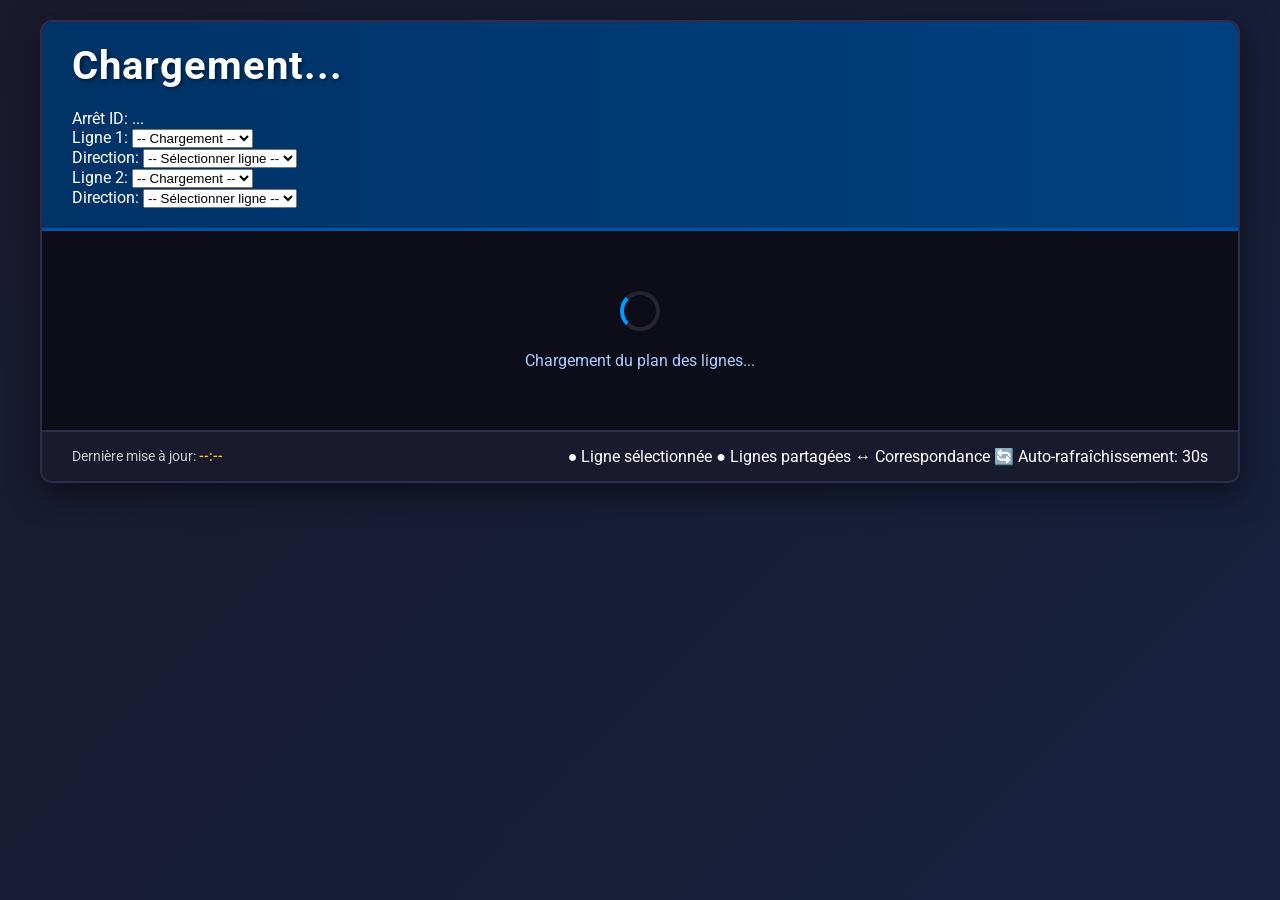
==== index.html @ 048f898b "Update index.html" ====
<!DOCTYPE html>
<html lang="fr">
<head>
    <meta charset="UTF-8">
    <meta name="viewport" content="width=device-width, initial-scale=1.0">
    <title>Plan RER - Affichage des Lignes</title>
    <link rel="stylesheet" href="style.css">
    <link href="https://fonts.googleapis.com/css2?family=Roboto:wght@400;500;700&display=swap" rel="stylesheet">
</head>
<body>
    <div class="container">
        <header class="header">
            <div class="station-header">
                <h1 class="station-name" id="station-title">Chargement...</h1>
                <div class="stop-id">Arrêt ID: <span id="stop-id">...</span></div>
            </div>
            
            <div class="controls">
                <div class="line-controls">
                    <div class="control-group">
                        <label for="line1">Ligne 1:</label>
                        <select id="line1">
                            <option value="">-- Chargement --</option>
                        </select>
                    </div>
                    
                    <div class="control-group">
                        <label for="direction1">Direction:</label>
                        <select id="direction1">
                            <option value="">-- Sélectionner ligne --</option>
                        </select>
                    </div>
                </div>
                
                <div class="line-controls">
                    <div class="control-group">
                        <label for="line2">Ligne 2:</label>
                        <select id="line2">
                            <option value="">-- Chargement --</option>
                        </select>
                    </div>
                    
                    <div class="control-group">
                        <label for="direction2">Direction:</label>
                        <select id="direction2">
                            <option value="">-- Sélectionner ligne --</option>
                        </select>
                    </div>
                </div>
            </div>
        </header>

        <main class="plan-board">
            <!-- Дисплей будет заполнен схемой маршрутов -->
            <div id="route-display" class="route-display">
                <div class="loading">
                    <div class="loading-spinner"></div>
                    <p>Chargement du plan des lignes...</p>
                </div>
            </div>
        </main>
        
        <footer class="footer">
            <div class="update-time">Dernière mise à jour: <span id="update-time">--:--</span></div>
            <div class="info">
                <span class="legend">
                    <span class="legend-line">● Ligne sélectionnée</span>
                    <span class="legend-shared">● Lignes partagées</span>
                    <span class="legend-transfer">↔ Correspondance</span>
                </span>
                <span class="auto-refresh">🔄 Auto-rafraîchissement: 30s</span>
            </div>
        </footer>
    </div>

    <script src="script.js"></script>
</body>
</html>
---- style.css ----
* {
    margin: 0;
    padding: 0;
    box-sizing: border-box;
}

body {
    font-family: 'Roboto', 'Arial', sans-serif;
    background: linear-gradient(135deg, #1a1a2e 0%, #16213e 100%);
    color: #ffffff;
    min-height: 100vh;
    padding: 20px;
}

.container {
    max-width: 1200px;
    margin: 0 auto;
    background-color: #0d0d1a;
    border-radius: 12px;
    box-shadow: 0 10px 30px rgba(0, 0, 0, 0.5);
    overflow: hidden;
    border: 2px solid #2d2d4d;
}

.header {
    background: linear-gradient(90deg, #003366 0%, #004080 100%);
    padding: 20px 30px;
    border-bottom: 3px solid #0055aa;
}

.station-name {
    font-size: 2.5rem;
    font-weight: 700;
    color: #ffffff;
    text-shadow: 2px 2px 4px rgba(0, 0, 0, 0.5);
    margin-bottom: 20px;
    letter-spacing: 1px;
}

.line-selector {
    display: flex;
    gap: 40px;
    flex-wrap: wrap;
}

.line-selection {
    background-color: rgba(255, 255, 255, 0.1);
    padding: 15px;
    border-radius: 8px;
    border: 2px solid rgba(255, 255, 255, 0.2);
    flex: 1;
    min-width: 300px;
}

.line-selection label {
    display: block;
    margin-bottom: 5px;
    font-weight: 500;
    color: #aaccff;
    font-size: 0.9rem;
}

.line-selection select {
    width: 100%;
    padding: 8px 12px;
    margin-bottom: 15px;
    border: 2px solid #0055aa;
    border-radius: 6px;
    background-color: #1a1a2e;
    color: #ffffff;
    font-size: 1rem;
    transition: all 0.3s ease;
}

.line-selection select:focus {
    outline: none;
    border-color: #0099ff;
    box-shadow: 0 0 0 2px rgba(0, 153, 255, 0.3);
}

.line-selection option {
    background-color: #1a1a2e;
    color: white;
}

.departure-board {
    padding: 30px;
    background-color: #0a0a14;
    min-height: 400px;
}

.departure-list {
    display: grid;
    gap: 15px;
}

.departure-item {
    background: linear-gradient(90deg, #1a1a2e 0%, #2d2d4d 100%);
    border-radius: 8px;
    padding: 20px;
    border-left: 6px solid;
    display: flex;
    align-items: center;
    gap: 20px;
    transition: transform 0.3s ease, box-shadow 0.3s ease;
    position: relative;
    overflow: hidden;
    animation: fadeIn 0.5s ease forwards;
}

.departure-item:hover {
    transform: translateY(-2px);
    box-shadow: 0 5px 15px rgba(0, 0, 0, 0.3);
}

.line-badge {
    min-width: 60px;
    height: 60px;
    border-radius: 8px;
    display: flex;
    align-items: center;
    justify-content: center;
    font-weight: 700;
    font-size: 1.5rem;
    color: white;
    box-shadow: 0 4px 8px rgba(0, 0, 0, 0.3);
    flex-shrink: 0;
}

.departure-info {
    flex: 1;
    min-width: 0;
}

.destination {
    font-size: 1.5rem;
    font-weight: 700;
    margin-bottom: 5px;
    color: #ffffff;
    white-space: nowrap;
    overflow: hidden;
    text-overflow: ellipsis;
}

.time {
    font-size: 2rem;
    font-weight: 700;
    color: #ffcc00;
    text-shadow: 0 0 10px rgba(255, 204, 0, 0.3);
    min-width: 120px;
    text-align: center;
    flex-shrink: 0;
}

.stops-list {
    display: flex;
    flex-wrap: wrap;
    gap: 8px;
    margin-top: 10px;
    padding-top: 10px;
    border-top: 1px solid rgba(255, 255, 255, 0.1);
    align-items: center;
    font-size: 0.9rem;
    color: #aaccff;
}

.stop-item {
    background-color: rgba(255, 255, 255, 0.1);
    padding: 4px 10px;
    border-radius: 4px;
    font-size: 0.85rem;
    color: #cccccc;
    border: 1px solid rgba(255, 255, 255, 0.2);
    transition: all 0.3s ease;
    white-space: nowrap;
}

.stop-item:hover {
    background-color: rgba(255, 255, 255, 0.2);
    color: #ffffff;
}

.next-stops {
    color: #aaccff;
    font-size: 0.9rem;
    margin-top: 5px;
    white-space: nowrap;
    overflow: hidden;
    text-overflow: ellipsis;
}

.platform {
    background-color: rgba(0, 85, 170, 0.3);
    padding: 5px 10px;
    border-radius: 4px;
    font-size: 0.9rem;
    color: #aaccff;
    border: 1px solid rgba(0, 85, 170, 0.5);
    flex-shrink: 0;
}

.footer {
    background-color: #1a1a2e;
    padding: 15px 30px;
    border-top: 2px solid #2d2d4d;
    display: flex;
    justify-content: space-between;
    align-items: center;
    flex-wrap: wrap;
    gap: 10px;
}

.update-time {
    color: #cccccc;
    font-size: 0.9rem;
    white-space: nowrap;
}

.update-time span {
    color: #ffcc00;
    font-weight: 500;
}

.station-id {
    color: #cccccc;
    font-size: 0.9rem;
    white-space: nowrap;
}

.station-id span {
    color: #aaccff;
    font-weight: 500;
}

.data-info {
    color: #88cc88;
    font-size: 0.8rem;
    font-style: italic;
}

/* Анимации */
@keyframes fadeIn {
    from {
        opacity: 0;
        transform: translateY(10px);
    }
    to {
        opacity: 1;
        transform: translateY(0);
    }
}

/* Совместные линии */
.shared-line-group {
    display: flex;
    align-items: center;
    gap: 10px;
    margin-bottom: 15px;
    flex-wrap: wrap;
}

.shared-line-connector {
    width: 20px;
    height: 4px;
    background: linear-gradient(90deg, 
        var(--line1-color, #666) 0%, 
        var(--line2-color, #999) 100%);
    border-radius: 2px;
}

/* Состояние загрузки */
.loading {
    text-align: center;
    padding: 60px 20px;
    color: #aaccff;
}

.loading-spinner {
    border: 4px solid rgba(255, 255, 255, 0.1);
    border-left-color: #0099ff;
    border-radius: 50%;
    width: 40px;
    height: 40px;
    animation: spin 1s linear infinite;
    margin: 0 auto 20px;
}

@keyframes spin {
    to { transform: rotate(360deg); }
}

/* Сообщения об ошибке */
.error-message {
    text-align: center;
    padding: 40px 20px;
    background: rgba(255, 107, 107, 0.1);
    border-radius: 8px;
    border: 2px solid #ff6b6b;
    margin: 20px 0;
}

.error-message h3 {
    color: #ff6b6b;
    margin-bottom: 10px;
}

.error-message p {
    color: #cccccc;
    margin: 5px 0;
}

.no-departures {
    text-align: center;
    padding: 40px 20px;
    background: rgba(255, 204, 0, 0.1);
    border-radius: 8px;
    border: 2px solid #ffcc00;
}

.no-departures h3 {
    color: #ffcc00;
    margin-bottom: 10px;
}

/* Адаптивность */
@media (max-width: 768px) {
    .container {
        border-radius: 0;
        margin: 0;
    }
    
    .header {
        padding: 15px;
    }
    
    .station-name {
        font-size: 2rem;
        text-align: center;
    }
    
    .line-selector {
        gap: 20px;
    }
    
    .line-selection {
        min-width: 100%;
    }
    
    .departure-board {
        padding: 15px;
    }
    
    .departure-item {
        flex-direction: column;
        text-align: center;
        gap: 15px;
        padding: 15px;
    }
    
    .time {
        min-width: auto;
        font-size: 1.8rem;
    }
    
    .destination {
        font-size: 1.3rem;
        text-align: center;
    }
    
    .stops-list {
        justify-content: center;
    }
    
    .footer {
        flex-direction: column;
        gap: 10px;
        text-align: center;
    }
    
    .shared-line-group {
        flex-direction: column;
        gap: 15px;
    }
    
    .shared-line-connector {
        width: 4px;
        height: 20px;
        background: linear-gradient(180deg, 
            var(--line1-color, #666) 0%, 
            var(--line2-color, #999) 100%);
    }
}

@media (max-width: 480px) {
    .departure-item {
        flex-wrap: wrap;
    }
    
    .line-badge {
        order: 1;
    }
    
    .time {
        order: 2;
    }
    
    .departure-info {
        order: 3;
        width: 100%;
    }
    
    .platform {
        order: 4;
        margin-left: auto;
    }
}
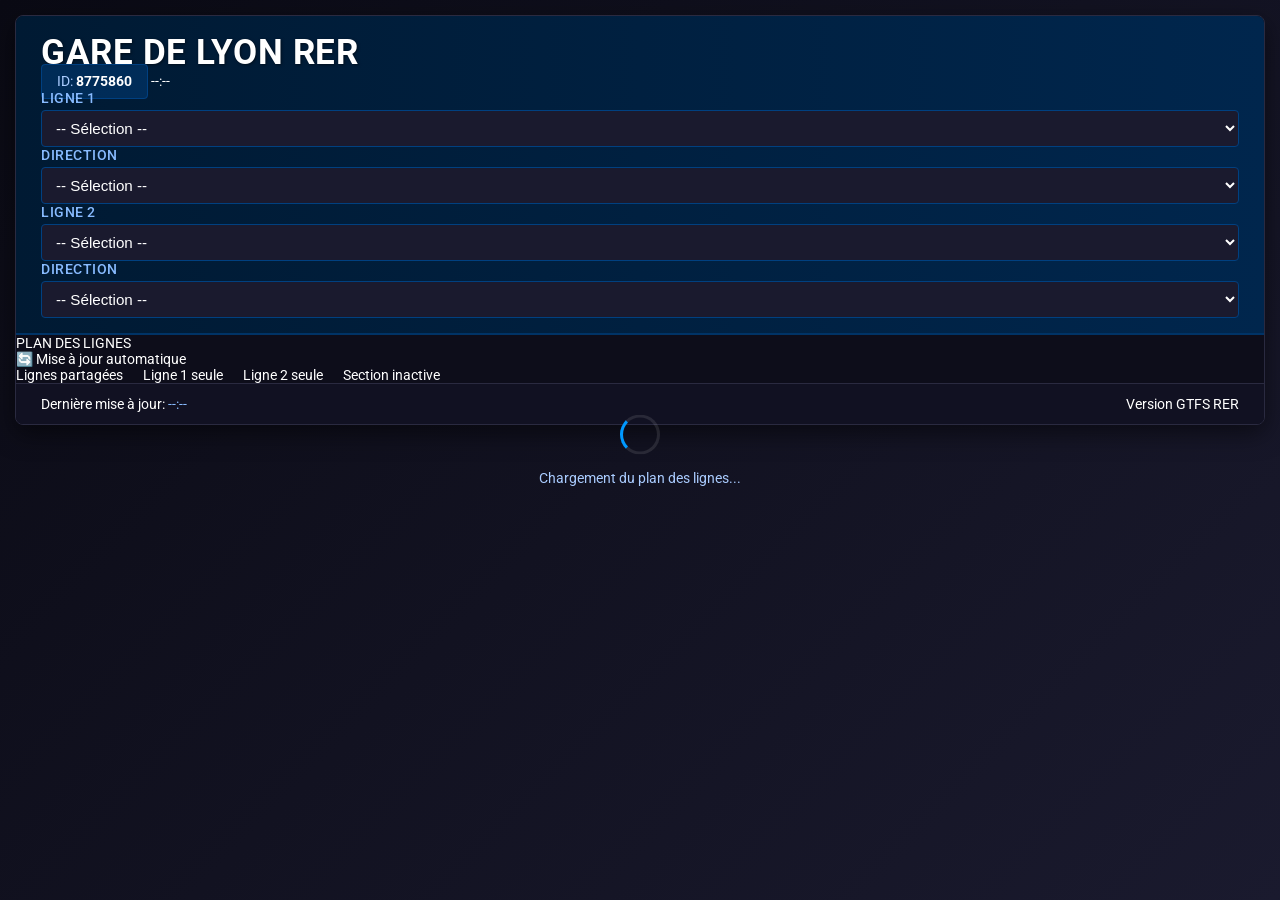
==== commit a120d235: "Update index.html" ====
--- a/index.html
+++ b/index.html
@@ -10,66 +10,87 @@
 <body>
     <div class="container">
         <header class="header">
-            <div class="station-header">
-                <h1 class="station-name" id="station-title">Chargement...</h1>
-                <div class="stop-id">Arrêt ID: <span id="stop-id">...</span></div>
+            <div class="station-info">
+                <h1 class="station-name" id="station-title">GARE DE LYON RER</h1>
+                <div class="stop-info">
+                    <span class="stop-id">ID: <span id="stop-id">8775860</span></span>
+                    <span class="current-time" id="current-time">--:--</span>
+                </div>
             </div>
             
-            <div class="controls">
-                <div class="line-controls">
+            <div class="controls-panel">
+                <div class="line-control">
                     <div class="control-group">
-                        <label for="line1">Ligne 1:</label>
-                        <select id="line1">
-                            <option value="">-- Chargement --</option>
+                        <label for="line1">Ligne 1</label>
+                        <select id="line1" class="line-select">
+                            <option value="">-- Sélection --</option>
                         </select>
                     </div>
-                    
                     <div class="control-group">
-                        <label for="direction1">Direction:</label>
-                        <select id="direction1">
-                            <option value="">-- Sélectionner ligne --</option>
+                        <label for="direction1">Direction</label>
+                        <select id="direction1" class="direction-select">
+                            <option value="">-- Sélection --</option>
                         </select>
                     </div>
                 </div>
                 
-                <div class="line-controls">
+                <div class="line-control">
                     <div class="control-group">
-                        <label for="line2">Ligne 2:</label>
-                        <select id="line2">
-                            <option value="">-- Chargement --</option>
+                        <label for="line2">Ligne 2</label>
+                        <select id="line2" class="line-select">
+                            <option value="">-- Sélection --</option>
                         </select>
                     </div>
-                    
                     <div class="control-group">
-                        <label for="direction2">Direction:</label>
-                        <select id="direction2">
-                            <option value="">-- Sélectionner ligne --</option>
+                        <label for="direction2">Direction</label>
+                        <select id="direction2" class="direction-select">
+                            <option value="">-- Sélection --</option>
                         </select>
                     </div>
                 </div>
             </div>
         </header>
 
-        <main class="plan-board">
-            <!-- Дисплей будет заполнен схемой маршрутов -->
-            <div id="route-display" class="route-display">
+        <main class="plan-display">
+            <div class="display-header">
+                <div class="display-title">PLAN DES LIGNES</div>
+                <div class="auto-update">🔄 Mise à jour automatique</div>
+            </div>
+            
+            <!-- Контейнер для схемы линий -->
+            <div id="lines-scheme" class="lines-scheme">
                 <div class="loading">
                     <div class="loading-spinner"></div>
                     <p>Chargement du plan des lignes...</p>
                 </div>
             </div>
+            
+            <div class="legend">
+                <div class="legend-item">
+                    <span class="legend-color shared"></span>
+                    <span class="legend-text">Lignes partagées</span>
+                </div>
+                <div class="legend-item">
+                    <span class="legend-color line1-color"></span>
+                    <span class="legend-text">Ligne 1 seule</span>
+                </div>
+                <div class="legend-item">
+                    <span class="legend-color line2-color"></span>
+                    <span class="legend-text">Ligne 2 seule</span>
+                </div>
+                <div class="legend-item">
+                    <span class="legend-color inactive"></span>
+                    <span class="legend-text">Section inactive</span>
+                </div>
+            </div>
         </main>
         
         <footer class="footer">
-            <div class="update-time">Dernière mise à jour: <span id="update-time">--:--</span></div>
-            <div class="info">
-                <span class="legend">
-                    <span class="legend-line">● Ligne sélectionnée</span>
-                    <span class="legend-shared">● Lignes partagées</span>
-                    <span class="legend-transfer">↔ Correspondance</span>
-                </span>
-                <span class="auto-refresh">🔄 Auto-rafraîchissement: 30s</span>
+            <div class="update-info">
+                <span class="update-label">Dernière mise à jour:</span>
+                <span class="update-time" id="update-time">--:--</span>
             </div>
+            <div class="version">Version GTFS RER</div>
         </footer>
     </div>
 
--- a/style.css
+++ b/style.css
@@ -6,283 +6,323 @@
 
 body {
     font-family: 'Roboto', 'Arial', sans-serif;
-    background: linear-gradient(135deg, #1a1a2e 0%, #16213e 100%);
+    background: linear-gradient(135deg, #0a0a14 0%, #1a1a2e 100%);
     color: #ffffff;
     min-height: 100vh;
-    padding: 20px;
+    padding: 15px;
+    font-size: 14px;
 }
 
 .container {
-    max-width: 1200px;
+    max-width: 1400px;
     margin: 0 auto;
     background-color: #0d0d1a;
-    border-radius: 12px;
-    box-shadow: 0 10px 30px rgba(0, 0, 0, 0.5);
+    border-radius: 8px;
+    box-shadow: 0 8px 24px rgba(0, 0, 0, 0.5);
     overflow: hidden;
-    border: 2px solid #2d2d4d;
+    border: 1px solid #2a2a40;
 }
 
 .header {
-    background: linear-gradient(90deg, #003366 0%, #004080 100%);
-    padding: 20px 30px;
-    border-bottom: 3px solid #0055aa;
+    background: linear-gradient(90deg, #001a33 0%, #00264d 100%);
+    padding: 15px 25px;
+    border-bottom: 2px solid #003366;
+}
+
+.station-header {
+    display: flex;
+    justify-content: space-between;
+    align-items: center;
+    margin-bottom: 15px;
+    padding-bottom: 10px;
+    border-bottom: 1px solid rgba(255, 255, 255, 0.1);
 }
 
 .station-name {
-    font-size: 2.5rem;
+    font-size: 2.2rem;
     font-weight: 700;
     color: #ffffff;
-    text-shadow: 2px 2px 4px rgba(0, 0, 0, 0.5);
-    margin-bottom: 20px;
-    letter-spacing: 1px;
-}
-
-.line-selector {
-    display: flex;
-    gap: 40px;
-    flex-wrap: wrap;
-}
-
-.line-selection {
-    background-color: rgba(255, 255, 255, 0.1);
-    padding: 15px;
-    border-radius: 8px;
-    border: 2px solid rgba(255, 255, 255, 0.2);
-    flex: 1;
-    min-width: 300px;
-}
-
-.line-selection label {
-    display: block;
-    margin-bottom: 5px;
-    font-weight: 500;
-    color: #aaccff;
-    font-size: 0.9rem;
-}
-
-.line-selection select {
-    width: 100%;
-    padding: 8px 12px;
-    margin-bottom: 15px;
-    border: 2px solid #0055aa;
-    border-radius: 6px;
-    background-color: #1a1a2e;
-    color: #ffffff;
-    font-size: 1rem;
-    transition: all 0.3s ease;
-}
-
-.line-selection select:focus {
-    outline: none;
-    border-color: #0099ff;
-    box-shadow: 0 0 0 2px rgba(0, 153, 255, 0.3);
-}
-
-.line-selection option {
-    background-color: #1a1a2e;
-    color: white;
-}
-
-.departure-board {
-    padding: 30px;
-    background-color: #0a0a14;
-    min-height: 400px;
-}
-
-.departure-list {
-    display: grid;
-    gap: 15px;
-}
-
-.departure-item {
-    background: linear-gradient(90deg, #1a1a2e 0%, #2d2d4d 100%);
-    border-radius: 8px;
-    padding: 20px;
-    border-left: 6px solid;
-    display: flex;
-    align-items: center;
-    gap: 20px;
-    transition: transform 0.3s ease, box-shadow 0.3s ease;
-    position: relative;
-    overflow: hidden;
-    animation: fadeIn 0.5s ease forwards;
-}
-
-.departure-item:hover {
-    transform: translateY(-2px);
-    box-shadow: 0 5px 15px rgba(0, 0, 0, 0.3);
-}
-
-.line-badge {
-    min-width: 60px;
-    height: 60px;
-    border-radius: 8px;
-    display: flex;
-    align-items: center;
-    justify-content: center;
-    font-weight: 700;
-    font-size: 1.5rem;
-    color: white;
-    box-shadow: 0 4px 8px rgba(0, 0, 0, 0.3);
-    flex-shrink: 0;
-}
-
-.departure-info {
-    flex: 1;
-    min-width: 0;
-}
-
-.destination {
-    font-size: 1.5rem;
-    font-weight: 700;
-    margin-bottom: 5px;
-    color: #ffffff;
-    white-space: nowrap;
-    overflow: hidden;
-    text-overflow: ellipsis;
-}
-
-.time {
-    font-size: 2rem;
-    font-weight: 700;
-    color: #ffcc00;
-    text-shadow: 0 0 10px rgba(255, 204, 0, 0.3);
-    min-width: 120px;
-    text-align: center;
-    flex-shrink: 0;
-}
-
-.stops-list {
-    display: flex;
-    flex-wrap: wrap;
-    gap: 8px;
-    margin-top: 10px;
-    padding-top: 10px;
-    border-top: 1px solid rgba(255, 255, 255, 0.1);
-    align-items: center;
-    font-size: 0.9rem;
-    color: #aaccff;
-}
-
-.stop-item {
-    background-color: rgba(255, 255, 255, 0.1);
-    padding: 4px 10px;
-    border-radius: 4px;
-    font-size: 0.85rem;
-    color: #cccccc;
-    border: 1px solid rgba(255, 255, 255, 0.2);
-    transition: all 0.3s ease;
-    white-space: nowrap;
-}
-
-.stop-item:hover {
-    background-color: rgba(255, 255, 255, 0.2);
-    color: #ffffff;
-}
-
-.next-stops {
-    color: #aaccff;
-    font-size: 0.9rem;
-    margin-top: 5px;
-    white-space: nowrap;
-    overflow: hidden;
-    text-overflow: ellipsis;
-}
-
-.platform {
+    text-shadow: 1px 1px 3px rgba(0, 0, 0, 0.5);
+    letter-spacing: 0.5px;
+    margin: 0;
+}
+
+.stop-id {
     background-color: rgba(0, 85, 170, 0.3);
-    padding: 5px 10px;
+    padding: 8px 15px;
     border-radius: 4px;
     font-size: 0.9rem;
     color: #aaccff;
     border: 1px solid rgba(0, 85, 170, 0.5);
+}
+
+.stop-id span {
+    font-weight: 700;
+    color: #ffffff;
+}
+
+.controls {
+    display: grid;
+    grid-template-columns: 1fr 1fr;
+    gap: 20px;
+}
+
+.line-controls {
+    display: flex;
+    gap: 15px;
+    align-items: center;
+    background-color: rgba(255, 255, 255, 0.05);
+    padding: 12px;
+    border-radius: 6px;
+    border: 1px solid rgba(255, 255, 255, 0.1);
+}
+
+.control-group {
+    flex: 1;
+}
+
+.control-group label {
+    display: block;
+    margin-bottom: 4px;
+    font-weight: 500;
+    color: #88bbff;
+    font-size: 0.85rem;
+    text-transform: uppercase;
+    letter-spacing: 0.5px;
+}
+
+.control-group select {
+    width: 100%;
+    padding: 8px 10px;
+    border: 1px solid #004080;
+    border-radius: 4px;
+    background-color: #1a1a2e;
+    color: #ffffff;
+    font-size: 0.95rem;
+    font-weight: 500;
+    transition: all 0.2s ease;
+    cursor: pointer;
+}
+
+.control-group select:hover {
+    border-color: #0066cc;
+}
+
+.control-group select:focus {
+    outline: none;
+    border-color: #0099ff;
+    box-shadow: 0 0 0 2px rgba(0, 153, 255, 0.2);
+}
+
+.plan-board {
+    padding: 0;
+    background-color: #0a0a14;
+    min-height: 600px;
+    position: relative;
+}
+
+.route-display {
+    padding: 25px;
+    min-height: 600px;
+    position: relative;
+}
+
+/* Стили для отображения схемы как на табло RER */
+.route-scheme {
+    display: flex;
+    flex-direction: column;
+    gap: 30px;
+}
+
+.route-line {
+    position: relative;
+    margin-bottom: 40px;
+}
+
+.line-header {
+    display: flex;
+    align-items: center;
+    gap: 15px;
+    margin-bottom: 15px;
+    padding-bottom: 10px;
+    border-bottom: 2px solid currentColor;
+}
+
+.line-badge {
+    width: 40px;
+    height: 40px;
+    border-radius: 50%;
+    display: flex;
+    align-items: center;
+    justify-content: center;
+    font-weight: 700;
+    font-size: 1.4rem;
+    color: white;
     flex-shrink: 0;
 }
 
-.footer {
-    background-color: #1a1a2e;
-    padding: 15px 30px;
-    border-top: 2px solid #2d2d4d;
-    display: flex;
-    justify-content: space-between;
-    align-items: center;
-    flex-wrap: wrap;
-    gap: 10px;
-}
-
-.update-time {
+.line-title {
+    font-size: 1.8rem;
+    font-weight: 700;
+    color: #ffffff;
+}
+
+.line-direction {
+    font-size: 1.4rem;
     color: #cccccc;
-    font-size: 0.9rem;
-    white-space: nowrap;
-}
-
-.update-time span {
-    color: #ffcc00;
     font-weight: 500;
-}
-
-.station-id {
-    color: #cccccc;
-    font-size: 0.9rem;
-    white-space: nowrap;
-}
-
-.station-id span {
-    color: #aaccff;
+    margin-left: auto;
+}
+
+.stops-container {
+    position: relative;
+    padding-left: 55px;
+    min-height: 100px;
+}
+
+.line-track {
+    position: absolute;
+    left: 35px;
+    top: 0;
+    bottom: 0;
+    width: 4px;
+    background-color: currentColor;
+    opacity: 0.6;
+}
+
+.stops-list {
+    display: flex;
+    flex-direction: column;
+    gap: 12px;
+}
+
+.stop-item {
+    position: relative;
+    display: flex;
+    align-items: center;
+    gap: 15px;
+    min-height: 44px;
+}
+
+.stop-marker {
+    position: absolute;
+    left: -20px;
+    width: 12px;
+    height: 12px;
+    border-radius: 50%;
+    background-color: #ffffff;
+    border: 3px solid currentColor;
+    z-index: 2;
+    flex-shrink: 0;
+}
+
+.stop-name {
+    font-size: 1.5rem;
     font-weight: 500;
-}
-
-.data-info {
-    color: #88cc88;
-    font-size: 0.8rem;
-    font-style: italic;
-}
-
-/* Анимации */
-@keyframes fadeIn {
-    from {
-        opacity: 0;
-        transform: translateY(10px);
-    }
-    to {
-        opacity: 1;
-        transform: translateY(0);
-    }
-}
-
-/* Совместные линии */
-.shared-line-group {
-    display: flex;
-    align-items: center;
-    gap: 10px;
-    margin-bottom: 15px;
-    flex-wrap: wrap;
-}
-
-.shared-line-connector {
-    width: 20px;
+    color: #ffffff;
+    padding: 8px 15px;
+    background-color: rgba(255, 255, 255, 0.05);
+    border-radius: 4px;
+    border: 1px solid rgba(255, 255, 255, 0.1);
+    flex: 1;
+    transition: all 0.2s ease;
+}
+
+.stop-name.current {
+    background-color: rgba(0, 153, 255, 0.2);
+    border-color: #0099ff;
+    color: #ffffff;
+    font-weight: 700;
+    box-shadow: 0 0 10px rgba(0, 153, 255, 0.3);
+}
+
+.stop-name.terminal {
+    background-color: rgba(255, 204, 0, 0.2);
+    border-color: #ffcc00;
+    font-weight: 700;
+}
+
+/* Стили для совместных участков */
+.shared-section {
+    position: relative;
+    margin-left: 55px;
+    padding-left: 20px;
+    border-left: 4px dashed rgba(255, 255, 255, 0.3);
+    padding-top: 20px;
+    padding-bottom: 20px;
+}
+
+.shared-line {
+    position: relative;
+    margin-bottom: 25px;
+}
+
+.shared-line .line-header {
+    margin-left: -20px;
+}
+
+.shared-line .line-track {
+    left: -20px;
+}
+
+.shared-line .stop-item {
+    margin-left: -20px;
+}
+
+.shared-connector {
+    position: absolute;
+    left: -12px;
+    width: 24px;
     height: 4px;
     background: linear-gradient(90deg, 
-        var(--line1-color, #666) 0%, 
-        var(--line2-color, #999) 100%);
-    border-radius: 2px;
+        var(--line1-color) 0%, 
+        var(--line2-color) 100%);
+    top: 50%;
+    transform: translateY(-50%);
+}
+
+/* Мини-селекторы на схеме */
+.mini-selector {
+    position: absolute;
+    top: 10px;
+    right: 10px;
+    background-color: rgba(0, 0, 0, 0.8);
+    padding: 8px;
+    border-radius: 4px;
+    border: 1px solid rgba(255, 255, 255, 0.2);
+    display: flex;
+    gap: 10px;
+    z-index: 10;
+}
+
+.mini-selector select {
+    padding: 4px 8px;
+    border: 1px solid rgba(255, 255, 255, 0.3);
+    border-radius: 3px;
+    background-color: #1a1a2e;
+    color: white;
+    font-size: 0.85rem;
 }
 
 /* Состояние загрузки */
 .loading {
+    position: absolute;
+    top: 50%;
+    left: 50%;
+    transform: translate(-50%, -50%);
     text-align: center;
-    padding: 60px 20px;
     color: #aaccff;
+    z-index: 100;
 }
 
 .loading-spinner {
-    border: 4px solid rgba(255, 255, 255, 0.1);
+    border: 3px solid rgba(255, 255, 255, 0.1);
     border-left-color: #0099ff;
     border-radius: 50%;
     width: 40px;
     height: 40px;
     animation: spin 1s linear infinite;
-    margin: 0 auto 20px;
+    margin: 0 auto 15px;
 }
 
 @keyframes spin {
@@ -291,12 +331,17 @@
 
 /* Сообщения об ошибке */
 .error-message {
+    position: absolute;
+    top: 50%;
+    left: 50%;
+    transform: translate(-50%, -50%);
     text-align: center;
-    padding: 40px 20px;
+    padding: 30px;
     background: rgba(255, 107, 107, 0.1);
     border-radius: 8px;
     border: 2px solid #ff6b6b;
-    margin: 20px 0;
+    max-width: 600px;
+    width: 90%;
 }
 
 .error-message h3 {
@@ -307,110 +352,326 @@
 .error-message p {
     color: #cccccc;
     margin: 5px 0;
-}
-
-.no-departures {
+    font-size: 0.95rem;
+}
+
+/* Информация о линиях */
+.lines-info {
+    display: flex;
+    flex-wrap: wrap;
+    gap: 15px;
+    margin-top: 20px;
+    padding: 15px;
+    background-color: rgba(255, 255, 255, 0.03);
+    border-radius: 6px;
+    border: 1px solid rgba(255, 255, 255, 0.1);
+}
+
+.line-info-item {
+    display: flex;
+    align-items: center;
+    gap: 8px;
+    padding: 6px 12px;
+    background-color: rgba(255, 255, 255, 0.05);
+    border-radius: 4px;
+    border: 1px solid currentColor;
+    opacity: 0.8;
+}
+
+.line-info-color {
+    width: 16px;
+    height: 16px;
+    border-radius: 50%;
+}
+
+/* Легенда */
+.legend {
+    display: flex;
+    gap: 20px;
+    flex-wrap: wrap;
+}
+
+.legend-line, .legend-shared, .legend-transfer {
+    display: flex;
+    align-items: center;
+    gap: 6px;
+    font-size: 0.85rem;
+    color: #cccccc;
+}
+
+.legend-line::before,
+.legend-shared::before {
+    content: '●';
+    font-size: 1rem;
+}
+
+.legend-line::before {
+    color: #0099ff;
+}
+
+.legend-shared::before {
+    background: linear-gradient(90deg, #0099ff 0%, #ff3300 100%);
+    -webkit-background-clip: text;
+    -webkit-text-fill-color: transparent;
+}
+
+.legend-transfer::before {
+    content: '↔';
+    font-size: 1rem;
+    color: #ffcc00;
+}
+
+.footer {
+    background-color: #111122;
+    padding: 12px 25px;
+    border-top: 1px solid #2a2a40;
+    display: flex;
+    justify-content: space-between;
+    align-items: center;
+    flex-wrap: wrap;
+    gap: 10px;
+}
+
+.update-time {
+    color: #88bbff;
+    font-size: 0.85rem;
+    white-space: nowrap;
+}
+
+.update-time span {
+    font-weight: 500;
+    color: #ffffff;
+}
+
+.info {
+    display: flex;
+    gap: 20px;
+    align-items: center;
+}
+
+.auto-refresh {
+    color: #88cc88;
+    font-size: 0.85rem;
+    white-space: nowrap;
+}
+
+/* Анимации */
+@keyframes fadeIn {
+    from {
+        opacity: 0;
+        transform: translateY(5px);
+    }
+    to {
+        opacity: 1;
+        transform: translateY(0);
+    }
+}
+
+.route-line {
+    animation: fadeIn 0.3s ease forwards;
+}
+
+/* Адаптивность */
+@media (max-width: 1024px) {
+    .controls {
+        grid-template-columns: 1fr;
+        gap: 15px;
+    }
+    
+    .station-name {
+        font-size: 1.8rem;
+    }
+    
+    .plan-board {
+        min-height: 500px;
+    }
+}
+
+@media (max-width: 768px) {
+    body {
+        padding: 10px;
+        font-size: 13px;
+    }
+    
+    .container {
+        border-radius: 6px;
+    }
+    
+    .header {
+        padding: 12px 15px;
+    }
+    
+    .station-header {
+        flex-direction: column;
+        align-items: flex-start;
+        gap: 10px;
+    }
+    
+    .station-name {
+        font-size: 1.6rem;
+    }
+    
+    .line-controls {
+        flex-direction: column;
+        gap: 10px;
+    }
+    
+    .control-group label {
+        font-size: 0.8rem;
+    }
+    
+    .plan-board {
+        min-height: 400px;
+    }
+    
+    .route-display {
+        padding: 15px;
+    }
+    
+    .line-header {
+        flex-wrap: wrap;
+    }
+    
+    .line-title {
+        font-size: 1.4rem;
+    }
+    
+    .line-direction {
+        font-size: 1.2rem;
+        margin-left: 0;
+        width: 100%;
+        order: 3;
+    }
+    
+    .stop-name {
+        font-size: 1.3rem;
+        padding: 6px 10px;
+    }
+    
+    .footer {
+        flex-direction: column;
+        text-align: center;
+        gap: 8px;
+    }
+    
+    .legend {
+        justify-content: center;
+        gap: 10px;
+    }
+    
+    .info {
+        flex-direction: column;
+        gap: 8px;
+    }
+}
+
+@media (max-width: 480px) {
+    .stops-container {
+        padding-left: 40px;
+    }
+    
+    .line-track {
+        left: 25px;
+        width: 3px;
+    }
+    
+    .stop-marker {
+        left: -15px;
+        width: 10px;
+        height: 10px;
+    }
+    
+    .shared-section {
+        margin-left: 40px;
+        padding-left: 15px;
+    }
+}
+/* Добавить в существующий CSS */
+
+.current-marker {
+    color: #00ccff;
+    font-size: 0.9em;
+    font-weight: normal;
+    margin-left: 8px;
+}
+
+.no-selection {
     text-align: center;
-    padding: 40px 20px;
-    background: rgba(255, 204, 0, 0.1);
-    border-radius: 8px;
-    border: 2px solid #ffcc00;
-}
-
-.no-departures h3 {
+    padding: 60px 20px;
+    color: #aaccff;
+}
+
+.no-selection h3 {
+    color: #ffcc00;
+    margin-bottom: 15px;
+    font-size: 1.5rem;
+}
+
+.no-selection .tip {
+    margin-top: 20px;
+    padding: 15px;
+    background-color: rgba(255, 204, 0, 0.1);
+    border-radius: 6px;
+    border: 1px solid rgba(255, 204, 0, 0.3);
+    color: #ffcc00;
+    max-width: 400px;
+    margin-left: auto;
+    margin-right: auto;
+}
+
+.file-list {
+    text-align: left;
+    max-width: 400px;
+    margin: 20px auto;
+    background-color: rgba(255, 255, 255, 0.05);
+    padding: 15px;
+    border-radius: 6px;
+}
+
+.file-list ul {
+    margin: 10px 0 0 20px;
+    color: #cccccc;
+}
+
+.file-list li {
+    margin-bottom: 5px;
+}
+
+.shared-stops {
+    display: flex;
+    flex-wrap: wrap;
+    gap: 10px;
+    margin-top: 10px;
+    padding: 10px;
+    background-color: rgba(255, 255, 255, 0.03);
+    border-radius: 4px;
+}
+
+.shared-stop {
+    padding: 6px 12px;
+    background-color: rgba(255, 255, 255, 0.1);
+    border-radius: 4px;
+    border: 1px solid rgba(255, 255, 255, 0.2);
+    color: #cccccc;
+}
+
+.shared-info {
+    background-color: rgba(255, 255, 255, 0.03);
+    padding: 15px;
+    border-radius: 6px;
+    border: 1px solid rgba(255, 255, 255, 0.1);
+    margin-left: 20px;
+}
+
+.shared-info h4 {
     color: #ffcc00;
     margin-bottom: 10px;
-}
-
-/* Адаптивность */
-@media (max-width: 768px) {
-    .container {
-        border-radius: 0;
-        margin: 0;
-    }
-    
-    .header {
-        padding: 15px;
-    }
-    
-    .station-name {
-        font-size: 2rem;
-        text-align: center;
-    }
-    
-    .line-selector {
-        gap: 20px;
-    }
-    
-    .line-selection {
-        min-width: 100%;
-    }
-    
-    .departure-board {
-        padding: 15px;
-    }
-    
-    .departure-item {
-        flex-direction: column;
-        text-align: center;
-        gap: 15px;
-        padding: 15px;
-    }
-    
-    .time {
-        min-width: auto;
-        font-size: 1.8rem;
-    }
-    
-    .destination {
-        font-size: 1.3rem;
-        text-align: center;
-    }
-    
-    .stops-list {
-        justify-content: center;
-    }
-    
-    .footer {
-        flex-direction: column;
-        gap: 10px;
-        text-align: center;
-    }
-    
-    .shared-line-group {
-        flex-direction: column;
-        gap: 15px;
-    }
-    
-    .shared-line-connector {
-        width: 4px;
-        height: 20px;
-        background: linear-gradient(180deg, 
-            var(--line1-color, #666) 0%, 
-            var(--line2-color, #999) 100%);
-    }
-}
-
-@media (max-width: 480px) {
-    .departure-item {
-        flex-wrap: wrap;
-    }
-    
-    .line-badge {
-        order: 1;
-    }
-    
-    .time {
-        order: 2;
-    }
-    
-    .departure-info {
-        order: 3;
-        width: 100%;
-    }
-    
-    .platform {
-        order: 4;
-        margin-left: auto;
-    }
-}
+    display: flex;
+    align-items: center;
+    gap: 8px;
+}
+
+.shared-info p {
+    color: #cccccc;
+    margin-bottom: 10px;
+}
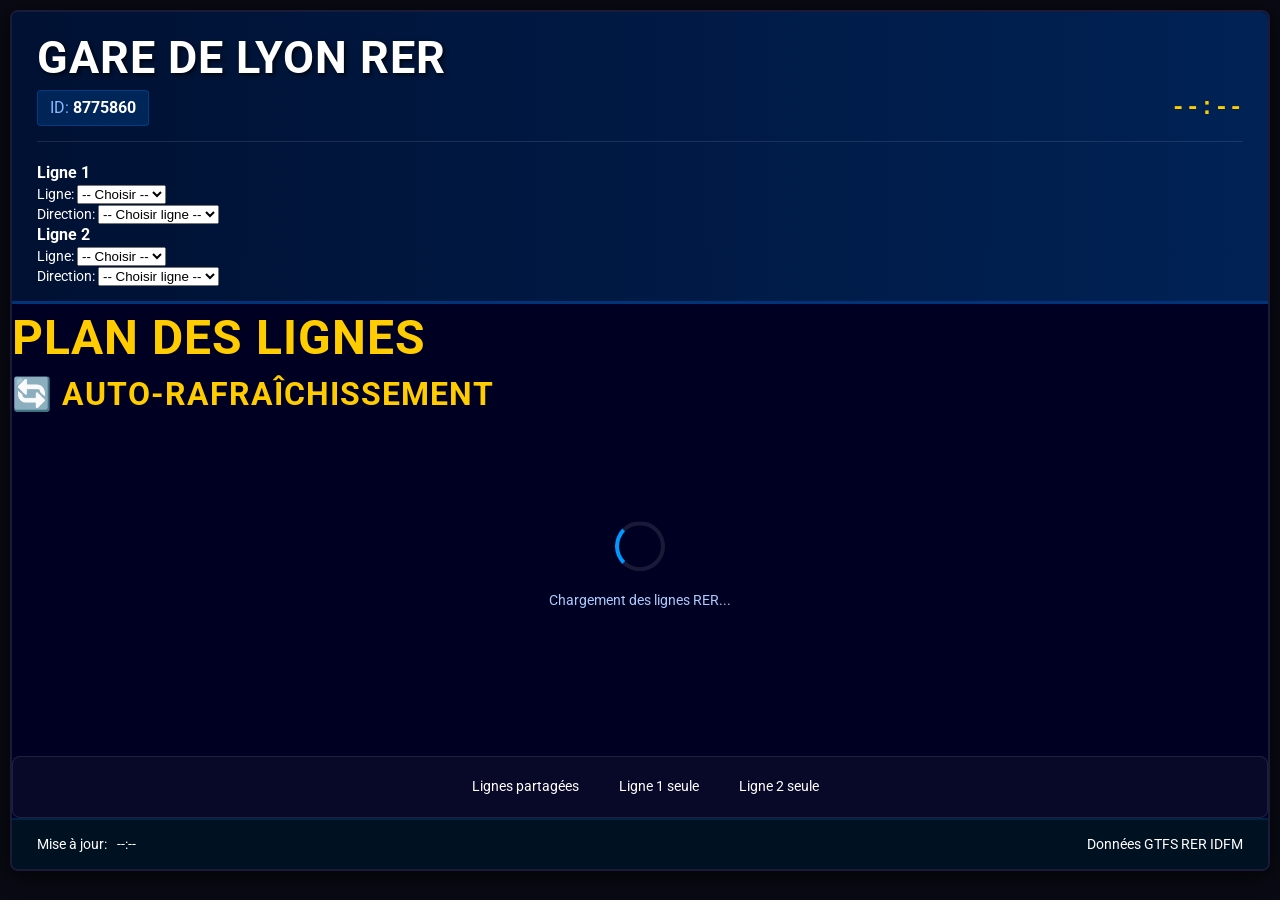
==== commit 6de8ec80: "Update index.html" ====
--- a/index.html
+++ b/index.html
@@ -10,87 +10,85 @@
 <body>
     <div class="container">
         <header class="header">
-            <div class="station-info">
-                <h1 class="station-name" id="station-title">GARE DE LYON RER</h1>
-                <div class="stop-info">
-                    <span class="stop-id">ID: <span id="stop-id">8775860</span></span>
-                    <span class="current-time" id="current-time">--:--</span>
+            <div class="station-header">
+                <h1 class="station-name" id="station-name">GARE DE LYON RER</h1>
+                <div class="station-info">
+                    <div class="stop-id">ID: <span id="stop-id">8775860</span></div>
+                    <div class="current-time" id="current-time">--:--</div>
                 </div>
             </div>
             
-            <div class="controls-panel">
-                <div class="line-control">
-                    <div class="control-group">
-                        <label for="line1">Ligne 1</label>
-                        <select id="line1" class="line-select">
-                            <option value="">-- Sélection --</option>
+            <div class="controls">
+                <div class="control-panel">
+                    <h3>Ligne 1</h3>
+                    <div class="select-group">
+                        <label for="line1">Ligne:</label>
+                        <select id="line1">
+                            <option value="">-- Choisir --</option>
                         </select>
                     </div>
-                    <div class="control-group">
-                        <label for="direction1">Direction</label>
-                        <select id="direction1" class="direction-select">
-                            <option value="">-- Sélection --</option>
+                    <div class="select-group">
+                        <label for="direction1">Direction:</label>
+                        <select id="direction1">
+                            <option value="">-- Choisir ligne --</option>
                         </select>
                     </div>
                 </div>
                 
-                <div class="line-control">
-                    <div class="control-group">
-                        <label for="line2">Ligne 2</label>
-                        <select id="line2" class="line-select">
-                            <option value="">-- Sélection --</option>
+                <div class="control-panel">
+                    <h3>Ligne 2</h3>
+                    <div class="select-group">
+                        <label for="line2">Ligne:</label>
+                        <select id="line2">
+                            <option value="">-- Choisir --</option>
                         </select>
                     </div>
-                    <div class="control-group">
-                        <label for="direction2">Direction</label>
-                        <select id="direction2" class="direction-select">
-                            <option value="">-- Sélection --</option>
+                    <div class="select-group">
+                        <label for="direction2">Direction:</label>
+                        <select id="direction2">
+                            <option value="">-- Choisir ligne --</option>
                         </select>
                     </div>
                 </div>
             </div>
         </header>
 
-        <main class="plan-display">
-            <div class="display-header">
-                <div class="display-title">PLAN DES LIGNES</div>
-                <div class="auto-update">🔄 Mise à jour automatique</div>
+        <main class="main-display">
+            <div class="display-title">
+                <h2>PLAN DES LIGNES</h2>
+                <div class="auto-refresh">🔄 Auto-rafraîchissement</div>
             </div>
             
-            <!-- Контейнер для схемы линий -->
-            <div id="lines-scheme" class="lines-scheme">
+            <!-- Схема будет здесь -->
+            <div id="scheme-container" class="scheme-container">
                 <div class="loading">
                     <div class="loading-spinner"></div>
-                    <p>Chargement du plan des lignes...</p>
+                    <p>Chargement des lignes RER...</p>
                 </div>
             </div>
             
             <div class="legend">
                 <div class="legend-item">
-                    <span class="legend-color shared"></span>
-                    <span class="legend-text">Lignes partagées</span>
+                    <span class="color-box shared"></span>
+                    <span class="legend-label">Lignes partagées</span>
                 </div>
                 <div class="legend-item">
-                    <span class="legend-color line1-color"></span>
-                    <span class="legend-text">Ligne 1 seule</span>
+                    <span class="color-box line1"></span>
+                    <span class="legend-label">Ligne 1 seule</span>
                 </div>
                 <div class="legend-item">
-                    <span class="legend-color line2-color"></span>
-                    <span class="legend-text">Ligne 2 seule</span>
-                </div>
-                <div class="legend-item">
-                    <span class="legend-color inactive"></span>
-                    <span class="legend-text">Section inactive</span>
+                    <span class="color-box line2"></span>
+                    <span class="legend-label">Ligne 2 seule</span>
                 </div>
             </div>
         </main>
         
         <footer class="footer">
             <div class="update-info">
-                <span class="update-label">Dernière mise à jour:</span>
-                <span class="update-time" id="update-time">--:--</span>
+                <span class="label">Mise à jour:</span>
+                <span class="time" id="update-time">--:--</span>
             </div>
-            <div class="version">Version GTFS RER</div>
+            <div class="data-source">Données GTFS RER IDFM</div>
         </footer>
     </div>
 
--- a/style.css
+++ b/style.css
@@ -1,3 +1,4 @@
+/* RESET & BASE */
 * {
     margin: 0;
     padding: 0;
@@ -6,53 +7,62 @@
 
 body {
     font-family: 'Roboto', 'Arial', sans-serif;
-    background: linear-gradient(135deg, #0a0a14 0%, #1a1a2e 100%);
+    background: #0a0a14;
     color: #ffffff;
     min-height: 100vh;
-    padding: 15px;
+    padding: 10px;
     font-size: 14px;
+    line-height: 1.4;
 }
 
 .container {
-    max-width: 1400px;
+    max-width: 1600px;
     margin: 0 auto;
-    background-color: #0d0d1a;
+    background: #000022;
     border-radius: 8px;
-    box-shadow: 0 8px 24px rgba(0, 0, 0, 0.5);
+    box-shadow: 0 4px 20px rgba(0, 0, 0, 0.8);
     overflow: hidden;
-    border: 1px solid #2a2a40;
-}
-
+    border: 2px solid #1a1a3a;
+}
+
+/* HEADER */
 .header {
-    background: linear-gradient(90deg, #001a33 0%, #00264d 100%);
+    background: linear-gradient(90deg, #001133 0%, #002255 100%);
     padding: 15px 25px;
-    border-bottom: 2px solid #003366;
-}
-
-.station-header {
+    border-bottom: 3px solid #003377;
+}
+
+.station-info {
     display: flex;
     justify-content: space-between;
     align-items: center;
-    margin-bottom: 15px;
-    padding-bottom: 10px;
+    margin-bottom: 20px;
+    padding-bottom: 15px;
     border-bottom: 1px solid rgba(255, 255, 255, 0.1);
 }
 
 .station-name {
-    font-size: 2.2rem;
-    font-weight: 700;
-    color: #ffffff;
-    text-shadow: 1px 1px 3px rgba(0, 0, 0, 0.5);
-    letter-spacing: 0.5px;
-    margin: 0;
+    font-size: 2.8rem;
+    font-weight: 700;
+    color: #ffffff;
+    text-shadow: 2px 2px 4px rgba(0, 0, 0, 0.7);
+    letter-spacing: 1px;
+    text-transform: uppercase;
+}
+
+.stop-info {
+    display: flex;
+    flex-direction: column;
+    align-items: flex-end;
+    gap: 8px;
 }
 
 .stop-id {
-    background-color: rgba(0, 85, 170, 0.3);
-    padding: 8px 15px;
+    background: rgba(0, 85, 170, 0.3);
+    padding: 6px 12px;
     border-radius: 4px;
-    font-size: 0.9rem;
-    color: #aaccff;
+    font-size: 1rem;
+    color: #88bbff;
     border: 1px solid rgba(0, 85, 170, 0.5);
 }
 
@@ -61,20 +71,22 @@
     color: #ffffff;
 }
 
-.controls {
+.current-time {
+    font-size: 1.5rem;
+    font-weight: 700;
+    color: #ffcc00;
+    font-family: 'Courier New', monospace;
+}
+
+.controls-panel {
     display: grid;
     grid-template-columns: 1fr 1fr;
+    gap: 30px;
+}
+
+.line-control {
+    display: flex;
     gap: 20px;
-}
-
-.line-controls {
-    display: flex;
-    gap: 15px;
-    align-items: center;
-    background-color: rgba(255, 255, 255, 0.05);
-    padding: 12px;
-    border-radius: 6px;
-    border: 1px solid rgba(255, 255, 255, 0.1);
 }
 
 .control-group {
@@ -83,228 +95,367 @@
 
 .control-group label {
     display: block;
-    margin-bottom: 4px;
-    font-weight: 500;
-    color: #88bbff;
-    font-size: 0.85rem;
+    margin-bottom: 6px;
+    font-weight: 600;
+    color: #aaccff;
+    font-size: 0.95rem;
     text-transform: uppercase;
     letter-spacing: 0.5px;
 }
 
-.control-group select {
+.line-select, .direction-select {
     width: 100%;
-    padding: 8px 10px;
-    border: 1px solid #004080;
-    border-radius: 4px;
-    background-color: #1a1a2e;
-    color: #ffffff;
-    font-size: 0.95rem;
+    padding: 10px 15px;
+    border: 2px solid #004488;
+    border-radius: 6px;
+    background: #1a1a3a;
+    color: #ffffff;
+    font-size: 1.1rem;
     font-weight: 500;
+    cursor: pointer;
     transition: all 0.2s ease;
-    cursor: pointer;
-}
-
-.control-group select:hover {
+}
+
+.line-select:hover, .direction-select:hover {
     border-color: #0066cc;
-}
-
-.control-group select:focus {
+    background: #222244;
+}
+
+.line-select:focus, .direction-select:focus {
     outline: none;
     border-color: #0099ff;
-    box-shadow: 0 0 0 2px rgba(0, 153, 255, 0.2);
-}
-
-.plan-board {
-    padding: 0;
-    background-color: #0a0a14;
+    box-shadow: 0 0 0 3px rgba(0, 153, 255, 0.3);
+}
+
+.line-select option, .direction-select option {
+    background: #1a1a3a;
+    color: white;
+    padding: 10px;
+}
+
+/* MAIN DISPLAY */
+.plan-display {
+    padding: 20px 25px;
+    background: #000011;
     min-height: 600px;
+}
+
+.display-header {
+    display: flex;
+    justify-content: space-between;
+    align-items: center;
+    margin-bottom: 25px;
+    padding-bottom: 15px;
+    border-bottom: 2px solid #2a2a4a;
+}
+
+.display-title {
+    font-size: 2rem;
+    font-weight: 700;
+    color: #ffcc00;
+    text-transform: uppercase;
+    letter-spacing: 1px;
+}
+
+.auto-update {
+    color: #88cc88;
+    font-size: 0.95rem;
+    padding: 8px 15px;
+    background: rgba(136, 204, 136, 0.1);
+    border-radius: 4px;
+    border: 1px solid rgba(136, 204, 136, 0.3);
+}
+
+/* HORIZONTAL LINES SCHEME */
+.lines-scheme {
     position: relative;
-}
-
-.route-display {
-    padding: 25px;
-    min-height: 600px;
+    min-height: 400px;
+    margin: 30px 0;
+    overflow-x: auto;
+    padding: 20px 0;
+}
+
+.scheme-container {
     position: relative;
-}
-
-/* Стили для отображения схемы как на табло RER */
-.route-scheme {
+    height: 300px;
+    padding: 40px 60px;
+}
+
+/* ВЕРТИКАЛЬНАЯ СХЕМА КАК НА КАРТИНКЕ */
+.scheme-vertical {
     display: flex;
     flex-direction: column;
     gap: 30px;
-}
-
-.route-line {
+    padding: 0 50px;
+}
+
+.route-column {
     position: relative;
     margin-bottom: 40px;
 }
 
-.line-header {
+.route-header {
     display: flex;
     align-items: center;
     gap: 15px;
-    margin-bottom: 15px;
-    padding-bottom: 10px;
-    border-bottom: 2px solid currentColor;
-}
-
-.line-badge {
-    width: 40px;
-    height: 40px;
-    border-radius: 50%;
+    margin-bottom: 20px;
+    padding-left: 60px;
+}
+
+.route-badge {
+    width: 45px;
+    height: 45px;
+    border-radius: 8px;
     display: flex;
     align-items: center;
     justify-content: center;
     font-weight: 700;
-    font-size: 1.4rem;
+    font-size: 1.6rem;
     color: white;
+    box-shadow: 0 3px 8px rgba(0, 0, 0, 0.4);
     flex-shrink: 0;
 }
 
-.line-title {
+.route-title {
     font-size: 1.8rem;
     font-weight: 700;
     color: #ffffff;
-}
-
-.line-direction {
+    flex: 1;
+}
+
+.route-direction {
     font-size: 1.4rem;
     color: #cccccc;
     font-weight: 500;
-    margin-left: auto;
-}
-
+    min-width: 200px;
+    text-align: right;
+}
+
+/* ГОРИЗОНТАЛЬНОЕ ОТОБРАЖЕНИЕ ОСТАНОВОК */
+.stops-horizontal {
+    position: relative;
+    display: flex;
+    align-items: center;
+    min-height: 120px;
+    padding: 20px 60px;
+}
+
+/* Линия (трек) */
+.line-track {
+    position: absolute;
+    left: 50px;
+    right: 50px;
+    height: 8px;
+    border-radius: 4px;
+    z-index: 1;
+}
+
+/* Остановки на линии */
 .stops-container {
     position: relative;
-    padding-left: 55px;
-    min-height: 100px;
-}
-
-.line-track {
-    position: absolute;
-    left: 35px;
-    top: 0;
-    bottom: 0;
-    width: 4px;
-    background-color: currentColor;
-    opacity: 0.6;
-}
-
-.stops-list {
-    display: flex;
-    flex-direction: column;
-    gap: 12px;
+    display: flex;
+    justify-content: space-between;
+    width: 100%;
+    z-index: 2;
 }
 
 .stop-item {
     position: relative;
     display: flex;
-    align-items: center;
-    gap: 15px;
-    min-height: 44px;
+    flex-direction: column;
+    align-items: center;
+    min-width: 100px;
 }
 
 .stop-marker {
-    position: absolute;
-    left: -20px;
-    width: 12px;
-    height: 12px;
+    width: 20px;
+    height: 20px;
     border-radius: 50%;
-    background-color: #ffffff;
-    border: 3px solid currentColor;
-    z-index: 2;
-    flex-shrink: 0;
+    background: #ffffff;
+    margin-bottom: 10px;
+    position: relative;
+    z-index: 3;
+    border: 3px solid;
+    box-shadow: 0 0 0 3px #000022;
 }
 
 .stop-name {
-    font-size: 1.5rem;
-    font-weight: 500;
-    color: #ffffff;
-    padding: 8px 15px;
-    background-color: rgba(255, 255, 255, 0.05);
-    border-radius: 4px;
-    border: 1px solid rgba(255, 255, 255, 0.1);
-    flex: 1;
-    transition: all 0.2s ease;
-}
-
-.stop-name.current {
-    background-color: rgba(0, 153, 255, 0.2);
-    border-color: #0099ff;
-    color: #ffffff;
-    font-weight: 700;
-    box-shadow: 0 0 10px rgba(0, 153, 255, 0.3);
-}
-
-.stop-name.terminal {
-    background-color: rgba(255, 204, 0, 0.2);
-    border-color: #ffcc00;
-    font-weight: 700;
-}
-
-/* Стили для совместных участков */
-.shared-section {
-    position: relative;
-    margin-left: 55px;
-    padding-left: 20px;
-    border-left: 4px dashed rgba(255, 255, 255, 0.3);
-    padding-top: 20px;
-    padding-bottom: 20px;
-}
-
-.shared-line {
-    position: relative;
-    margin-bottom: 25px;
-}
-
-.shared-line .line-header {
-    margin-left: -20px;
-}
-
-.shared-line .line-track {
-    left: -20px;
-}
-
-.shared-line .stop-item {
-    margin-left: -20px;
-}
-
-.shared-connector {
-    position: absolute;
-    left: -12px;
-    width: 24px;
-    height: 4px;
-    background: linear-gradient(90deg, 
-        var(--line1-color) 0%, 
-        var(--line2-color) 100%);
-    top: 50%;
-    transform: translateY(-50%);
-}
-
-/* Мини-селекторы на схеме */
-.mini-selector {
-    position: absolute;
-    top: 10px;
-    right: 10px;
-    background-color: rgba(0, 0, 0, 0.8);
-    padding: 8px;
+    font-size: 1.2rem;
+    font-weight: 600;
+    color: #ffffff;
+    text-align: center;
+    padding: 8px 12px;
+    background: rgba(255, 255, 255, 0.1);
     border-radius: 4px;
     border: 1px solid rgba(255, 255, 255, 0.2);
-    display: flex;
+    min-width: 140px;
+    max-width: 180px;
+    word-wrap: break-word;
+    transition: all 0.3s ease;
+}
+
+.stop-name.current {
+    background: rgba(0, 153, 255, 0.3);
+    border-color: #0099ff;
+    color: #ffffff;
+    font-weight: 700;
+    transform: scale(1.05);
+    box-shadow: 0 0 15px rgba(0, 153, 255, 0.4);
+}
+
+.stop-name.next {
+    background: rgba(255, 204, 0, 0.3);
+    border-color: #ffcc00;
+    color: #ffcc00;
+    font-weight: 700;
+}
+
+.stop-name.inactive {
+    background: rgba(100, 100, 100, 0.2);
+    border-color: #666666;
+    color: #aaaaaa;
+    font-weight: normal;
+}
+
+/* Разделение линий */
+.split-point {
+    position: absolute;
+    width: 30px;
+    height: 30px;
+    border-radius: 50%;
+    background: #ffffff;
+    border: 4px solid #ff0000;
+    z-index: 4;
+    box-shadow: 0 0 0 3px #000022;
+}
+
+.split-connector {
+    position: absolute;
+    width: 4px;
+    background: linear-gradient(to bottom, var(--color1) 0%, var(--color2) 100%);
+    z-index: 1;
+}
+
+/* Совместный участок (градиент) */
+.shared-section .line-track {
+    background: linear-gradient(90deg, var(--color1) 0%, var(--color2) 100%);
+}
+
+.shared-section .stop-marker {
+    border-color: var(--shared-color, #666);
+}
+
+.shared-section .stop-name.next {
+    background: linear-gradient(135deg, 
+        rgba(var(--color1-rgb), 0.3) 0%, 
+        rgba(var(--color2-rgb), 0.3) 100%);
+    border-color: var(--shared-color, #666);
+    color: #ffffff;
+}
+
+/* Отдельные участки */
+.single-section {
+    margin-top: 60px;
+}
+
+.single-section .line-track {
+    background: var(--line-color);
+    height: 6px;
+}
+
+.single-section .stop-marker {
+    border-color: var(--line-color);
+}
+
+.single-section .stop-name.next {
+    background: rgba(var(--line-color-rgb), 0.3);
+    border-color: var(--line-color);
+    color: var(--line-color);
+}
+
+/* ЛЕГЕНДА */
+.legend {
+    display: flex;
+    justify-content: center;
+    gap: 30px;
+    margin-top: 40px;
+    padding: 20px;
+    background: rgba(255, 255, 255, 0.03);
+    border-radius: 8px;
+    border: 1px solid rgba(255, 255, 255, 0.1);
+}
+
+.legend-item {
+    display: flex;
+    align-items: center;
     gap: 10px;
-    z-index: 10;
-}
-
-.mini-selector select {
-    padding: 4px 8px;
-    border: 1px solid rgba(255, 255, 255, 0.3);
-    border-radius: 3px;
-    background-color: #1a1a2e;
-    color: white;
-    font-size: 0.85rem;
-}
-
-/* Состояние загрузки */
+}
+
+.legend-color {
+    width: 20px;
+    height: 20px;
+    border-radius: 4px;
+}
+
+.legend-color.shared {
+    background: linear-gradient(90deg, #ff0000 0%, #0000ff 100%);
+}
+
+.legend-color.line1-color {
+    background: #ff0000;
+}
+
+.legend-color.line2-color {
+    background: #0000ff;
+}
+
+.legend-color.inactive {
+    background: #666666;
+}
+
+.legend-text {
+    color: #cccccc;
+    font-size: 0.95rem;
+}
+
+/* FOOTER */
+.footer {
+    background: #001122;
+    padding: 15px 25px;
+    border-top: 2px solid #002244;
+    display: flex;
+    justify-content: space-between;
+    align-items: center;
+}
+
+.update-info {
+    display: flex;
+    align-items: center;
+    gap: 10px;
+}
+
+.update-label {
+    color: #88bbff;
+    font-size: 0.9rem;
+}
+
+.update-time {
+    color: #ffcc00;
+    font-weight: 700;
+    font-size: 1.1rem;
+    font-family: 'Courier New', monospace;
+}
+
+.version {
+    color: #88cc88;
+    font-size: 0.9rem;
+    padding: 6px 12px;
+    background: rgba(136, 204, 136, 0.1);
+    border-radius: 4px;
+    border: 1px solid rgba(136, 204, 136, 0.3);
+}
+
+/* СОСТОЯНИЯ */
 .loading {
     position: absolute;
     top: 50%;
@@ -312,31 +463,29 @@
     transform: translate(-50%, -50%);
     text-align: center;
     color: #aaccff;
-    z-index: 100;
 }
 
 .loading-spinner {
-    border: 3px solid rgba(255, 255, 255, 0.1);
+    border: 4px solid rgba(255, 255, 255, 0.1);
     border-left-color: #0099ff;
     border-radius: 50%;
-    width: 40px;
-    height: 40px;
+    width: 50px;
+    height: 50px;
     animation: spin 1s linear infinite;
-    margin: 0 auto 15px;
+    margin: 0 auto 20px;
 }
 
 @keyframes spin {
     to { transform: rotate(360deg); }
 }
 
-/* Сообщения об ошибке */
 .error-message {
     position: absolute;
     top: 50%;
     left: 50%;
     transform: translate(-50%, -50%);
     text-align: center;
-    padding: 30px;
+    padding: 40px;
     background: rgba(255, 107, 107, 0.1);
     border-radius: 8px;
     border: 2px solid #ff6b6b;
@@ -346,135 +495,74 @@
 
 .error-message h3 {
     color: #ff6b6b;
-    margin-bottom: 10px;
+    margin-bottom: 15px;
+    font-size: 1.5rem;
 }
 
 .error-message p {
     color: #cccccc;
-    margin: 5px 0;
-    font-size: 0.95rem;
-}
-
-/* Информация о линиях */
-.lines-info {
-    display: flex;
-    flex-wrap: wrap;
-    gap: 15px;
-    margin-top: 20px;
-    padding: 15px;
-    background-color: rgba(255, 255, 255, 0.03);
-    border-radius: 6px;
-    border: 1px solid rgba(255, 255, 255, 0.1);
-}
-
-.line-info-item {
-    display: flex;
-    align-items: center;
-    gap: 8px;
-    padding: 6px 12px;
-    background-color: rgba(255, 255, 255, 0.05);
-    border-radius: 4px;
-    border: 1px solid currentColor;
-    opacity: 0.8;
-}
-
-.line-info-color {
-    width: 16px;
-    height: 16px;
-    border-radius: 50%;
-}
-
-/* Легенда */
-.legend {
-    display: flex;
-    gap: 20px;
-    flex-wrap: wrap;
-}
-
-.legend-line, .legend-shared, .legend-transfer {
-    display: flex;
-    align-items: center;
-    gap: 6px;
-    font-size: 0.85rem;
-    color: #cccccc;
-}
-
-.legend-line::before,
-.legend-shared::before {
-    content: '●';
-    font-size: 1rem;
-}
-
-.legend-line::before {
-    color: #0099ff;
-}
-
-.legend-shared::before {
-    background: linear-gradient(90deg, #0099ff 0%, #ff3300 100%);
-    -webkit-background-clip: text;
-    -webkit-text-fill-color: transparent;
-}
-
-.legend-transfer::before {
-    content: '↔';
-    font-size: 1rem;
+    margin: 10px 0;
+}
+
+.no-data {
+    position: absolute;
+    top: 50%;
+    left: 50%;
+    transform: translate(-50%, -50%);
+    text-align: center;
     color: #ffcc00;
-}
-
-.footer {
-    background-color: #111122;
-    padding: 12px 25px;
-    border-top: 1px solid #2a2a40;
-    display: flex;
-    justify-content: space-between;
-    align-items: center;
-    flex-wrap: wrap;
-    gap: 10px;
-}
-
-.update-time {
-    color: #88bbff;
-    font-size: 0.85rem;
-    white-space: nowrap;
-}
-
-.update-time span {
-    font-weight: 500;
-    color: #ffffff;
-}
-
-.info {
-    display: flex;
-    gap: 20px;
-    align-items: center;
-}
-
-.auto-refresh {
-    color: #88cc88;
-    font-size: 0.85rem;
-    white-space: nowrap;
-}
-
-/* Анимации */
-@keyframes fadeIn {
-    from {
-        opacity: 0;
-        transform: translateY(5px);
-    }
-    to {
-        opacity: 1;
-        transform: translateY(0);
-    }
-}
-
-.route-line {
-    animation: fadeIn 0.3s ease forwards;
-}
-
-/* Адаптивность */
-@media (max-width: 1024px) {
-    .controls {
+    padding: 40px;
+}
+
+/* АНИМАЦИИ */
+@keyframes pulse {
+    0%, 100% { opacity: 1; }
+    50% { opacity: 0.6; }
+}
+
+.next .stop-name {
+    animation: pulse 1.5s infinite;
+}
+
+/* АДАПТИВНОСТЬ */
+@media (max-width: 1200px) {
+    .station-name {
+        font-size: 2.2rem;
+    }
+    
+    .controls-panel {
         grid-template-columns: 1fr;
+        gap: 20px;
+    }
+    
+    .scheme-vertical {
+        padding: 0 20px;
+    }
+    
+    .stop-name {
+        font-size: 1.1rem;
+        min-width: 120px;
+        max-width: 150px;
+    }
+}
+
+@media (max-width: 768px) {
+    body {
+        padding: 5px;
+        font-size: 13px;
+    }
+    
+    .container {
+        border-radius: 6px;
+    }
+    
+    .header {
+        padding: 12px 15px;
+    }
+    
+    .station-info {
+        flex-direction: column;
+        align-items: flex-start;
         gap: 15px;
     }
     
@@ -482,196 +570,75 @@
         font-size: 1.8rem;
     }
     
-    .plan-board {
+    .stop-info {
+        align-items: flex-start;
+    }
+    
+    .line-control {
+        flex-direction: column;
+        gap: 10px;
+    }
+    
+    .plan-display {
+        padding: 15px;
         min-height: 500px;
     }
-}
-
-@media (max-width: 768px) {
-    body {
-        padding: 10px;
-        font-size: 13px;
-    }
-    
-    .container {
-        border-radius: 6px;
-    }
-    
-    .header {
-        padding: 12px 15px;
-    }
-    
-    .station-header {
+    
+    .display-header {
         flex-direction: column;
         align-items: flex-start;
         gap: 10px;
     }
     
-    .station-name {
+    .display-title {
         font-size: 1.6rem;
     }
     
-    .line-controls {
+    .stops-horizontal {
+        padding: 15px 30px;
+        min-height: 100px;
+    }
+    
+    .stop-item {
+        min-width: 80px;
+    }
+    
+    .stop-name {
+        font-size: 1rem;
+        min-width: 100px;
+        max-width: 120px;
+        padding: 6px 8px;
+    }
+    
+    .legend {
+        flex-wrap: wrap;
+        gap: 15px;
+        justify-content: flex-start;
+    }
+    
+    .footer {
         flex-direction: column;
         gap: 10px;
-    }
-    
-    .control-group label {
-        font-size: 0.8rem;
-    }
-    
-    .plan-board {
-        min-height: 400px;
-    }
-    
-    .route-display {
-        padding: 15px;
-    }
-    
-    .line-header {
-        flex-wrap: wrap;
-    }
-    
-    .line-title {
-        font-size: 1.4rem;
-    }
-    
-    .line-direction {
-        font-size: 1.2rem;
-        margin-left: 0;
-        width: 100%;
-        order: 3;
+        text-align: center;
+    }
+}
+
+@media (max-width: 480px) {
+    .scheme-vertical {
+        padding: 0 10px;
+    }
+    
+    .stops-horizontal {
+        padding: 10px 20px;
+    }
+    
+    .stop-item {
+        min-width: 60px;
     }
     
     .stop-name {
-        font-size: 1.3rem;
-        padding: 6px 10px;
-    }
-    
-    .footer {
-        flex-direction: column;
-        text-align: center;
-        gap: 8px;
-    }
-    
-    .legend {
-        justify-content: center;
-        gap: 10px;
-    }
-    
-    .info {
-        flex-direction: column;
-        gap: 8px;
-    }
-}
-
-@media (max-width: 480px) {
-    .stops-container {
-        padding-left: 40px;
-    }
-    
-    .line-track {
-        left: 25px;
-        width: 3px;
-    }
-    
-    .stop-marker {
-        left: -15px;
-        width: 10px;
-        height: 10px;
-    }
-    
-    .shared-section {
-        margin-left: 40px;
-        padding-left: 15px;
-    }
-}
-/* Добавить в существующий CSS */
-
-.current-marker {
-    color: #00ccff;
-    font-size: 0.9em;
-    font-weight: normal;
-    margin-left: 8px;
-}
-
-.no-selection {
-    text-align: center;
-    padding: 60px 20px;
-    color: #aaccff;
-}
-
-.no-selection h3 {
-    color: #ffcc00;
-    margin-bottom: 15px;
-    font-size: 1.5rem;
-}
-
-.no-selection .tip {
-    margin-top: 20px;
-    padding: 15px;
-    background-color: rgba(255, 204, 0, 0.1);
-    border-radius: 6px;
-    border: 1px solid rgba(255, 204, 0, 0.3);
-    color: #ffcc00;
-    max-width: 400px;
-    margin-left: auto;
-    margin-right: auto;
-}
-
-.file-list {
-    text-align: left;
-    max-width: 400px;
-    margin: 20px auto;
-    background-color: rgba(255, 255, 255, 0.05);
-    padding: 15px;
-    border-radius: 6px;
-}
-
-.file-list ul {
-    margin: 10px 0 0 20px;
-    color: #cccccc;
-}
-
-.file-list li {
-    margin-bottom: 5px;
-}
-
-.shared-stops {
-    display: flex;
-    flex-wrap: wrap;
-    gap: 10px;
-    margin-top: 10px;
-    padding: 10px;
-    background-color: rgba(255, 255, 255, 0.03);
-    border-radius: 4px;
-}
-
-.shared-stop {
-    padding: 6px 12px;
-    background-color: rgba(255, 255, 255, 0.1);
-    border-radius: 4px;
-    border: 1px solid rgba(255, 255, 255, 0.2);
-    color: #cccccc;
-}
-
-.shared-info {
-    background-color: rgba(255, 255, 255, 0.03);
-    padding: 15px;
-    border-radius: 6px;
-    border: 1px solid rgba(255, 255, 255, 0.1);
-    margin-left: 20px;
-}
-
-.shared-info h4 {
-    color: #ffcc00;
-    margin-bottom: 10px;
-    display: flex;
-    align-items: center;
-    gap: 8px;
-}
-
-.shared-info p {
-    color: #cccccc;
-    margin-bottom: 10px;
-}
+        font-size: 0.9rem;
+        min-width: 80px;
+        max-width: 100px;
+    }
+}
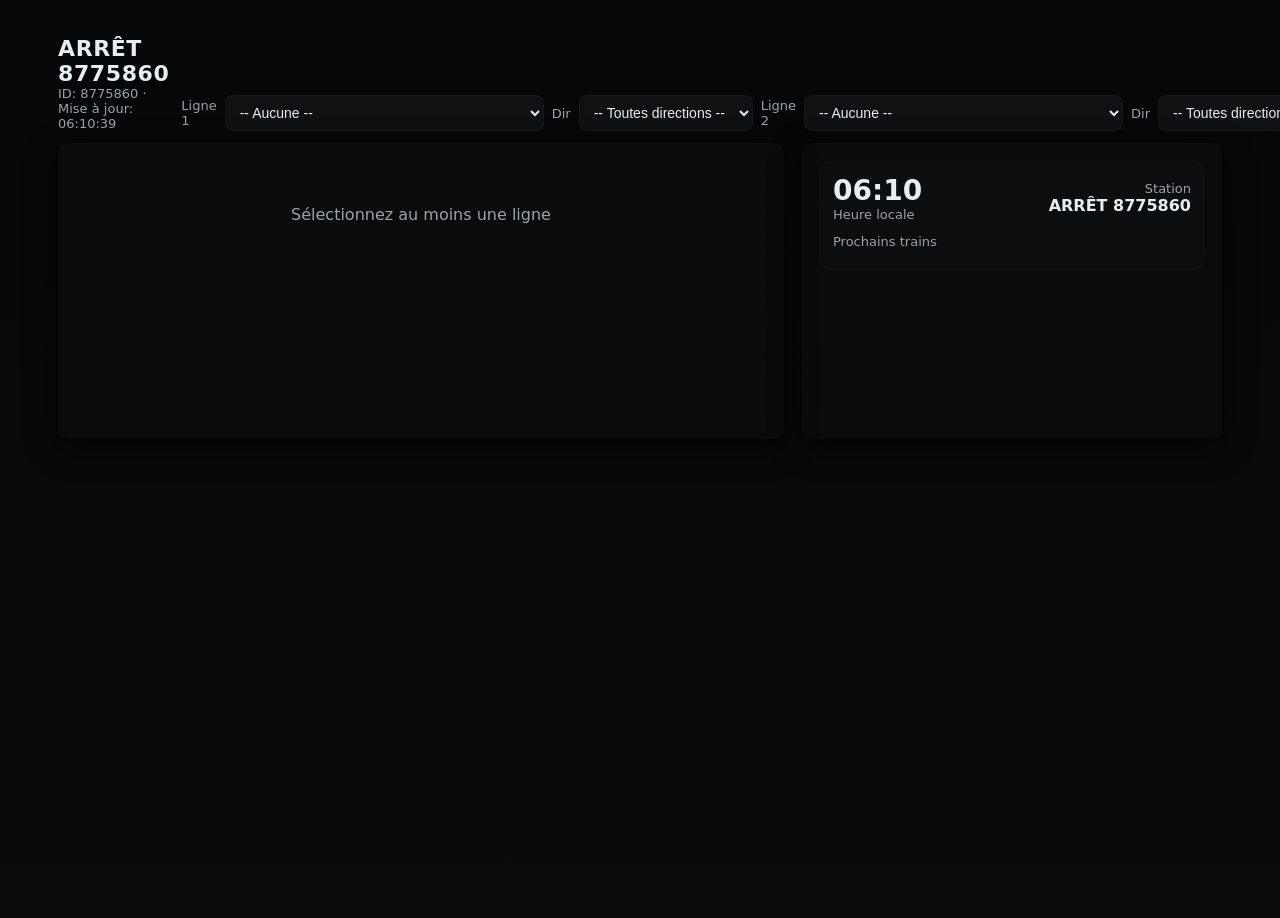
==== commit b43069e6: "Update index.html" ====
--- a/index.html
+++ b/index.html
@@ -1,97 +1,895 @@
-<!DOCTYPE html>
+<!doctype html>
 <html lang="fr">
 <head>
-    <meta charset="UTF-8">
-    <meta name="viewport" content="width=device-width, initial-scale=1.0">
-    <title>Plan RER - Affichage des Lignes</title>
-    <link rel="stylesheet" href="style.css">
-    <link href="https://fonts.googleapis.com/css2?family=Roboto:wght@400;500;700&display=swap" rel="stylesheet">
+<meta charset="utf-8" />
+<meta name="viewport" content="width=device-width,initial-scale=1" />
+<title>RER Display — Modern</title>
+<style>
+  :root{
+    --bg:#0b0b0c;
+    --panel:#0f1113;
+    --muted:#9aa3ad;
+    --card:#111416;
+    --glass: rgba(255,255,255,0.03);
+    --accent: #ff3b30;
+    --text:#e6eef3;
+    --small:12px;
+    --radius:10px;
+    font-family: system-ui, -apple-system, "Segoe UI", Roboto, "Helvetica Neue", Arial;
+  }
+
+  html,body{
+    height:100%;
+    margin:0;
+    background: linear-gradient(180deg,#050607 0%, #0b0b0c 100%);
+    color:var(--text);
+  }
+
+  .app {
+    max-width:1200px;
+    margin:18px auto;
+    padding:18px;
+    display:flex;
+    gap:18px;
+    box-sizing:border-box;
+  }
+
+  .header {
+    display:flex;
+    justify-content:space-between;
+    align-items:end;
+    gap:12px;
+    margin-bottom:12px;
+  }
+
+  .station-info {
+    background:transparent;
+  }
+
+  #station-name {
+    font-size:22px;
+    font-weight:700;
+    letter-spacing:0.6px;
+  }
+  .meta {
+    color:var(--muted);
+    font-size:13px;
+  }
+
+  .controls {
+    display:flex;
+    gap:8px;
+    align-items:center;
+  }
+
+  select {
+    background:var(--panel);
+    color:var(--text);
+    border:1px solid rgba(255,255,255,0.03);
+    padding:8px 10px;
+    border-radius:8px;
+    font-size:14px;
+  }
+
+  .container {
+    display:grid;
+    grid-template-columns: 1fr 420px;
+    gap:18px;
+    width:100%;
+  }
+
+  /* Left panel: line map */
+  .panel {
+    background: linear-gradient(180deg, rgba(255,255,255,0.02), rgba(255,255,255,0.01));
+    border-radius:var(--radius);
+    padding:18px;
+    box-shadow: 0 8px 30px rgba(0,0,0,0.6);
+    min-height:260px;
+  }
+
+  .line-wrap {
+    display:flex;
+    gap:18px;
+    align-items:flex-start;
+  }
+
+  .line-rail {
+    flex:1;
+    position:relative;
+    padding:14px 6px;
+    overflow:auto;
+    -webkit-overflow-scrolling:touch;
+  }
+
+  /* The line track */
+  .track {
+    height:8px;
+    border-radius:999px;
+    background:linear-gradient(90deg, rgba(255,255,255,0.06), rgba(255,255,255,0.02));
+    position:relative;
+    margin:24px 0 24px 0;
+  }
+
+  .track .segment {
+    position:absolute;
+    height:100%;
+    left:0;
+    top:0;
+    border-radius:999px;
+  }
+
+  .stops {
+    display:flex;
+    gap:22px;
+    align-items:center;
+    padding: 8px 4px;
+    flex-wrap:nowrap;
+  }
+
+  .stop {
+    display:flex;
+    flex-direction:column;
+    align-items:center;
+    width:160px; /* determines spacing */
+    min-width:120px;
+    text-align:center;
+  }
+
+  .stop-marker {
+    width:22px;
+    height:22px;
+    border-radius:50%;
+    background:rgba(255,255,255,0.06);
+    border:2px solid rgba(255,255,255,0.06);
+    box-sizing:border-box;
+    display:flex;
+    align-items:center;
+    justify-content:center;
+    color:#000;
+    font-weight:700;
+    margin-bottom:8px;
+  }
+
+  .stop-name {
+    font-size:12px;
+    line-height:1.1;
+    color:var(--muted);
+    max-height:34px;
+    overflow:hidden;
+    text-overflow:ellipsis;
+  }
+
+  .stop-name.big { font-size:13px; color:var(--text); }
+
+  .stop-marker.next {
+    background:var(--accent);
+    border-color:rgba(255,255,255,0.12);
+    box-shadow:0 6px 18px rgba(255,59,48,0.18);
+    color:white;
+  }
+
+  .stop-marker.current {
+    width:28px; height:28px;
+    background:white;
+    border:3px solid rgba(0,0,0,0.2);
+    box-shadow:0 8px 24px rgba(0,0,0,0.4);
+  }
+
+  .stop-marker.inactive {
+    opacity:0.35;
+    transform:scale(0.92);
+    background:rgba(255,255,255,0.02);
+  }
+
+  /* Right panel: detailed next stops */
+  .panel-right {
+    display:flex;
+    flex-direction:column;
+    gap:12px;
+  }
+
+  .card {
+    background:linear-gradient(180deg, rgba(255,255,255,0.012), rgba(255,255,255,0.01));
+    padding:12px;
+    border-radius:10px;
+    border:1px solid rgba(255,255,255,0.02);
+  }
+
+  .big-time {
+    font-size:28px;
+    font-weight:700;
+    color:var(--text);
+  }
+
+  .next-list {
+    display:flex;
+    flex-direction:column;
+    gap:8px;
+    margin-top:8px;
+  }
+
+  .next-item {
+    display:flex;
+    align-items:center;
+    gap:12px;
+    padding:6px 8px;
+    border-radius:8px;
+    background:linear-gradient(180deg, rgba(255,255,255,0.01), transparent);
+  }
+
+  .pill {
+    min-width:44px;
+    padding:6px 10px;
+    border-radius:999px;
+    font-weight:700;
+    text-align:center;
+    color:#fff;
+  }
+
+  .next-meta {
+    flex:1;
+    display:flex;
+    justify-content:space-between;
+    align-items:center;
+    gap:8px;
+  }
+
+  .next-meta .name {
+    font-size:14px;
+    color:var(--text);
+  }
+
+  .next-meta .sub {
+    color:var(--muted);
+    font-size:12px;
+  }
+
+  .shared-section {
+    margin-top:12px;
+  }
+
+  .no-data {
+    padding:30px;
+    text-align:center;
+    color:var(--muted);
+  }
+
+  /* small responsive tweaks */
+  @media (max-width:1000px){
+    .container { grid-template-columns: 1fr; }
+    .stop { width:140px; min-width:100px; }
+  }
+</style>
 </head>
 <body>
+
+<div class="app">
+  <div style="width:100%;">
+    <div class="header">
+      <div class="station-info">
+        <div id="station-name">—</div>
+        <div class="meta">ID: <span id="stop-id">—</span> · Mise à jour: <span id="update-time">—</span></div>
+      </div>
+
+      <div class="controls">
+        <label for="line1" class="meta">Ligne 1</label>
+        <select id="line1"></select>
+
+        <label for="direction1" class="meta">Dir</label>
+        <select id="direction1"></select>
+
+        <label for="line2" class="meta">Ligne 2</label>
+        <select id="line2"></select>
+
+        <label for="direction2" class="meta">Dir</label>
+        <select id="direction2"></select>
+      </div>
+    </div>
+
     <div class="container">
-        <header class="header">
-            <div class="station-header">
-                <h1 class="station-name" id="station-name">GARE DE LYON RER</h1>
-                <div class="station-info">
-                    <div class="stop-id">ID: <span id="stop-id">8775860</span></div>
-                    <div class="current-time" id="current-time">--:--</div>
-                </div>
+      <div class="panel">
+        <div class="line-wrap">
+          <div class="line-rail" id="scheme-container">
+            <!-- Left: visual map inserted here -->
+          </div>
+        </div>
+      </div>
+
+      <div class="panel panel-right">
+        <div class="card">
+          <div style="display:flex;justify-content:space-between;align-items:center;">
+            <div>
+              <div class="big-time" id="current-time">--:--</div>
+              <div class="meta">Heure locale</div>
             </div>
-            
-            <div class="controls">
-                <div class="control-panel">
-                    <h3>Ligne 1</h3>
-                    <div class="select-group">
-                        <label for="line1">Ligne:</label>
-                        <select id="line1">
-                            <option value="">-- Choisir --</option>
-                        </select>
-                    </div>
-                    <div class="select-group">
-                        <label for="direction1">Direction:</label>
-                        <select id="direction1">
-                            <option value="">-- Choisir ligne --</option>
-                        </select>
-                    </div>
-                </div>
-                
-                <div class="control-panel">
-                    <h3>Ligne 2</h3>
-                    <div class="select-group">
-                        <label for="line2">Ligne:</label>
-                        <select id="line2">
-                            <option value="">-- Choisir --</option>
-                        </select>
-                    </div>
-                    <div class="select-group">
-                        <label for="direction2">Direction:</label>
-                        <select id="direction2">
-                            <option value="">-- Choisir ligne --</option>
-                        </select>
-                    </div>
-                </div>
+            <div style="text-align:right;">
+              <div class="meta">Station</div>
+              <div id="station-name-dup" style="font-weight:600;"></div>
             </div>
-        </header>
-
-        <main class="main-display">
-            <div class="display-title">
-                <h2>PLAN DES LIGNES</h2>
-                <div class="auto-refresh">🔄 Auto-rafraîchissement</div>
+          </div>
+
+          <div style="margin-top:12px;">
+            <div class="meta">Prochains trains</div>
+            <div class="next-list" id="next-list">
+              <!-- Next trains populated here -->
             </div>
-            
-            <!-- Схема будет здесь -->
-            <div id="scheme-container" class="scheme-container">
-                <div class="loading">
-                    <div class="loading-spinner"></div>
-                    <p>Chargement des lignes RER...</p>
-                </div>
-            </div>
-            
-            <div class="legend">
-                <div class="legend-item">
-                    <span class="color-box shared"></span>
-                    <span class="legend-label">Lignes partagées</span>
-                </div>
-                <div class="legend-item">
-                    <span class="color-box line1"></span>
-                    <span class="legend-label">Ligne 1 seule</span>
-                </div>
-                <div class="legend-item">
-                    <span class="color-box line2"></span>
-                    <span class="legend-label">Ligne 2 seule</span>
-                </div>
-            </div>
-        </main>
-        
-        <footer class="footer">
-            <div class="update-info">
-                <span class="label">Mise à jour:</span>
-                <span class="time" id="update-time">--:--</span>
-            </div>
-            <div class="data-source">Données GTFS RER IDFM</div>
-        </footer>
+          </div>
+        </div>
+
+        <div class="card shared-section" id="shared-section" style="display:none;">
+          <div style="font-weight:700">SECTION COMMUNE</div>
+          <div class="meta" id="shared-stops"></div>
+        </div>
+
+      </div>
     </div>
-
-    <script src="script.js"></script>
+  </div>
+</div>
+
+<script>
+/* Modernized RERDisplay — uses your existing data structures and GTFS colors */
+class RERDisplay {
+  constructor() {
+    this.data = {
+      stops: new Map(),
+      routes: new Map(),
+      trips: new Map(),
+      stopTimes: new Map()
+    };
+
+    this.currentStopId = this.getStopIdFromURL();
+    this.selectedLines = { line1: null, line2: null };
+    this.selectedDirections = { line1: null, line2: null };
+
+    this.init();
+  }
+
+  async init() {
+    console.log('RERDisplay init');
+    this.updateCurrentTime();
+    try {
+      await this.loadData();
+      this.updateStationInfo();
+      this.setupControls();
+      this.renderDisplay();
+
+      setInterval(()=>this.updateCurrentTime(), 1000);
+      setInterval(()=>this.updateTimestamp(), 1000);
+      setInterval(()=>this.renderDisplay(), 5000);
+    } catch(e){
+      console.error(e);
+      this.showError('Impossible de charger les données');
+    }
+  }
+
+  getStopIdFromURL(){
+    const params = new URLSearchParams(window.location.search);
+    return params.get('id') || '8775860';
+  }
+
+  async loadData(){
+    // try loading gtfs files; fallback to demo if none present
+    const files = ['stops','routes','trips','stop_times'];
+    let anyLoaded = false;
+    for(const f of files){
+      try {
+        const res = await fetch(`gtfs/${f}.txt`);
+        if (res.ok) {
+          const text = await res.text();
+          this.parseFile(f, text);
+          anyLoaded = true;
+          console.log(f + ' loaded');
+        } else {
+          console.warn(f + ' not found');
+        }
+      } catch(err){
+        console.warn('load error', f, err.message);
+      }
+    }
+    if (!anyLoaded) {
+      console.warn('No GTFS — load demo');
+      this.loadDemoData();
+    }
+  }
+
+  parseFile(fileName, text){
+    if(!text) return;
+    const lines = text.trim().split(/\r?\n/);
+    if(lines.length < 2) return;
+    const headers = lines[0].split(',').map(h=>h.trim());
+    for(let i=1;i<lines.length;i++){
+      const raw = lines[i];
+      if(!raw) continue;
+      // naive CSV split (works for simple GTFS without quoted commas)
+      const vals = raw.split(',').map(v=>v.trim());
+      const row = {};
+      headers.forEach((h,idx)=>{ row[h]= vals[idx] ?? ''; });
+      this.processRow(fileName, row);
+    }
+  }
+
+  processRow(fileName, row){
+    switch(fileName){
+      case 'stops':
+        if(row.stop_id && row.stop_name){
+          this.data.stops.set(row.stop_id, {
+            id: row.stop_id,
+            name: row.stop_name.toUpperCase(),
+            code: row.stop_code || ''
+          });
+        }
+        break;
+      case 'routes':
+        if(row.route_id){
+          // keep provided color when present (route_color), else fallback
+          const color = row.route_color ? ('#' + row.route_color.replace('#','')) : null;
+          this.data.routes.set(row.route_id, {
+            id: row.route_id,
+            shortName: row.route_short_name || row.route_id,
+            longName: row.route_long_name || ('RER ' + (row.route_short_name || row.route_id)),
+            color: color || (row.route_id === 'RERA' ? '#FF0000' : row.route_id === 'RERB' ? '#0000FF' : '#888')
+          });
+        }
+        break;
+      case 'trips':
+        if(row.trip_id && row.route_id){
+          this.data.trips.set(row.trip_id, {
+            id: row.trip_id,
+            routeId: row.route_id,
+            headsign: row.trip_headsign ? row.trip_headsign.toUpperCase() : '',
+            directionId: (row.direction_id !== undefined && row.direction_id !== '') ? parseInt(row.direction_id) : 0
+          });
+        }
+        break;
+      case 'stop_times':
+        if(row.trip_id && row.stop_id){
+          const tripId = row.trip_id;
+          if(!this.data.stopTimes.has(tripId)) this.data.stopTimes.set(tripId, []);
+          this.data.stopTimes.get(tripId).push({
+            tripId: tripId,
+            stopId: row.stop_id,
+            sequence: (row.stop_sequence ? parseInt(row.stop_sequence) : 0),
+            arrival: row.arrival_time || '',
+            departure: row.departure_time || ''
+          });
+        }
+        break;
+    }
+  }
+
+  loadDemoData(){
+    // same demo used previously (kept for offline)
+    const demoStops = [
+      {id: '8775860', name: 'GARE DE LYON RER'},
+      {id: '8775861', name: 'CHATELET - LES HALLES'},
+      {id: '8775862', name: 'AUBER'},
+      {id: '8775863', name: 'CHARLES DE GAULLE - ÉTOILE'},
+      {id: '8775864', name: 'LA DÉFENSE'},
+      {id: '8775865', name: 'NANTERRE PRÉFECTURE'},
+      {id: '8775866', name: 'NANTERRE UNIVERSITÉ'},
+      {id: '8775867', name: 'NANTERRE VILLE'},
+      {id: '8775868', name: 'SARTROUVILLE'},
+      {id: '8775869', name: 'MAISONS-LAFFITTE'},
+      {id: '8775870', name: 'LE VÉSINET - LE PECQ'},
+      {id: '8775871', name: 'NATION'},
+      {id: '8775872', name: 'VINCENNES'},
+      {id: '8775873', name: 'FONTENAY-SOUS-BOIS'},
+      {id: '8775874', name: 'NOGENT-SUR-MARNE'}
+    ];
+    const demoRoutes = [
+      {id:'RERA', shortName:'A', longName:'RER A', color:'#FF0000'},
+      {id:'RERB', shortName:'B', longName:'RER B', color:'#0000FF'},
+      {id:'RERC', shortName:'C', longName:'RER C', color:'#FFCC00'},
+      {id:'RERD', shortName:'D', longName:'RER D', color:'#00CC66'}
+    ];
+    const demoTrips = [
+      {id:'T1', routeId:'RERA', headsign:'SAINT-GERMAIN-EN-LAYE', directionId:0},
+      {id:'T2', routeId:'RERA', headsign:'MARNE-LA-VALLÉE', directionId:1},
+      {id:'T3', routeId:'RERB', headsign:'AÉROPORT CDG', directionId:0},
+      {id:'T4', routeId:'RERB', headsign:'SAINT-RÉMY-LÈS-CHEVREUSE', directionId:1}
+    ];
+    const demoStopTimes = {
+      'T1': [
+        {tripId:'T1', stopId:'8775869', sequence:1},
+        {tripId:'T1', stopId:'8775868', sequence:2},
+        {tripId:'T1', stopId:'8775867', sequence:3},
+        {tripId:'T1', stopId:'8775866', sequence:4},
+        {tripId:'T1', stopId:'8775865', sequence:5},
+        {tripId:'T1', stopId:'8775864', sequence:6},
+        {tripId:'T1', stopId:'8775863', sequence:7},
+        {tripId:'T1', stopId:'8775862', sequence:8},
+        {tripId:'T1', stopId:'8775861', sequence:9},
+        {tripId:'T1', stopId:'8775860', sequence:10}
+      ],
+      'T2': [
+        {tripId:'T2', stopId:'8775874', sequence:1},
+        {tripId:'T2', stopId:'8775873', sequence:2},
+        {tripId:'T2', stopId:'8775872', sequence:3},
+        {tripId:'T2', stopId:'8775871', sequence:4},
+        {tripId:'T2', stopId:'8775861', sequence:5},
+        {tripId:'T2', stopId:'8775860', sequence:6}
+      ],
+      'T3': [
+        {tripId:'T3', stopId:'8775860', sequence:1},
+        {tripId:'T3', stopId:'8775861', sequence:2},
+        {tripId:'T3', stopId:'8775862', sequence:3},
+        {tripId:'T3', stopId:'8775863', sequence:4},
+        {tripId:'T3', stopId:'8775864', sequence:5}
+      ],
+      'T4': [
+        {tripId:'T4', stopId:'8775860', sequence:1},
+        {tripId:'T4', stopId:'8775861', sequence:2},
+        {tripId:'T4', stopId:'8775862', sequence:3},
+        {tripId:'T4', stopId:'8775871', sequence:4}
+      ]
+    };
+
+    demoStops.forEach(s=>this.data.stops.set(s.id,s));
+    demoRoutes.forEach(r=>this.data.routes.set(r.id,r));
+    demoTrips.forEach(t=>this.data.trips.set(t.id,t));
+    Object.entries(demoStopTimes).forEach(([tid, arr])=> this.data.stopTimes.set(tid, arr));
+  }
+
+  updateStationInfo(){
+    const stop = this.data.stops.get(this.currentStopId);
+    const stationName = stop ? stop.name : `ARRÊT ${this.currentStopId}`;
+    document.getElementById('station-name').textContent = stationName;
+    document.getElementById('station-name-dup').textContent = stationName;
+    document.getElementById('stop-id').textContent = this.currentStopId;
+  }
+
+  updateCurrentTime(){
+    const now = new Date();
+    document.getElementById('current-time').textContent = now.toLocaleTimeString('fr-FR', {hour:'2-digit',minute:'2-digit'});
+  }
+
+  updateTimestamp(){
+    const now = new Date();
+    document.getElementById('update-time').textContent = now.toLocaleTimeString('fr-FR', {hour:'2-digit',minute:'2-digit',second:'2-digit'});
+  }
+
+  setupControls(){
+    this.populateLineSelectors();
+    this.setupEventListeners();
+  }
+
+  populateLineSelectors(){
+    const routes = Array.from(this.data.routes.values()).sort((a,b)=> a.shortName.localeCompare(b.shortName));
+    const line1Select = document.getElementById('line1');
+    const line2Select = document.getElementById('line2');
+
+    // empty default
+    [line1Select, line2Select].forEach(s=>{
+      s.innerHTML = '<option value="">-- Aucune --</option>';
+    });
+
+    routes.forEach(route=>{
+      const opt1 = document.createElement('option');
+      opt1.value = route.id;
+      opt1.textContent = `RER ${route.shortName} — ${route.longName}`;
+      line1Select.appendChild(opt1);
+
+      const opt2 = opt1.cloneNode(true);
+      line2Select.appendChild(opt2);
+    });
+
+    // default select A and B if present
+    const defaultA = routes.find(r=>r.shortName==='A');
+    const defaultB = routes.find(r=>r.shortName==='B');
+    if(defaultA){ line1Select.value = defaultA.id; this.selectedLines.line1 = defaultA.id; }
+    if(defaultB){ line2Select.value = defaultB.id; this.selectedLines.line2 = defaultB.id; }
+
+    // trigger initial direction populate
+    this.onLineChange('line1');
+    this.onLineChange('line2');
+  }
+
+  setupEventListeners(){
+    document.getElementById('line1').addEventListener('change', ()=>{
+      this.selectedLines.line1 = document.getElementById('line1').value;
+      this.onLineChange('line1');
+    });
+    document.getElementById('line2').addEventListener('change', ()=>{
+      this.selectedLines.line2 = document.getElementById('line2').value;
+      this.onLineChange('line2');
+    });
+
+    document.getElementById('direction1').addEventListener('change', ()=>{
+      this.selectedDirections.line1 = document.getElementById('direction1').value;
+      this.renderDisplay();
+    });
+    document.getElementById('direction2').addEventListener('change', ()=>{
+      this.selectedDirections.line2 = document.getElementById('direction2').value;
+      this.renderDisplay();
+    });
+  }
+
+  onLineChange(lineKey){
+    const select = document.getElementById(lineKey);
+    const dirSelect = document.getElementById(lineKey.replace('line','direction'));
+    dirSelect.innerHTML = '<option value="">-- Toutes directions --</option>';
+    this.selectedDirections[lineKey] = null;
+
+    const routeId = select.value;
+    if(!routeId){ this.selectedLines[lineKey] = null; this.renderDisplay(); return; }
+    this.selectedLines[lineKey] = routeId;
+
+    const directions = this.getDirectionsForRoute(routeId);
+    directions.forEach(d=>{
+      const opt = document.createElement('option');
+      opt.value = d.id;
+      opt.textContent = d.name;
+      dirSelect.appendChild(opt);
+    });
+    if(directions.length>0){
+      dirSelect.value = directions[0].id;
+      this.selectedDirections[lineKey] = directions[0].id;
+    }
+    this.renderDisplay();
+  }
+
+  getDirectionsForRoute(routeId){
+    const directions = new Map();
+    for(const [tid, trip] of this.data.trips){
+      if(trip.routeId === routeId){
+        const stopTimes = this.data.stopTimes.get(tid) || [];
+        const hasCurrentStop = stopTimes.some(st => st.stopId === this.currentStopId);
+        if(hasCurrentStop){
+          const dirName = trip.headsign || `Direction ${trip.directionId}`;
+          if(!directions.has(trip.directionId)) directions.set(trip.directionId, {id: trip.directionId, name: dirName});
+        }
+      }
+    }
+    return Array.from(directions.values()).sort((a,b)=> a.id - b.id);
+  }
+
+  // New helper: get full sequence of stops for a route+direction that includes currentStop
+  getFullSequence(routeId, directionId){
+    for(const [tid, trip] of this.data.trips){
+      if(trip.routeId === routeId){
+        if(directionId !== null && directionId !== undefined && directionId !== '' && trip.directionId.toString() !== directionId.toString()) continue;
+        const seq = (this.data.stopTimes.get(tid) || []).slice().sort((a,b)=> a.sequence - b.sequence);
+        if(seq.some(s=> s.stopId === this.currentStopId)) {
+          // return mapped stops with full info
+          return seq.map(st => {
+            const stop = this.data.stops.get(st.stopId) || {id:st.stopId, name: st.stopId};
+            return { id: st.stopId, name: stop.name || st.stopId, sequence: st.sequence };
+          });
+        }
+      }
+    }
+    return [];
+  }
+
+  // get stops AFTER current stop (including the current marker)
+  getStopsAfterCurrent(routeId, directionId){
+    const full = this.getFullSequence(routeId, directionId);
+    if(!full || full.length===0) return [];
+    const idx = full.findIndex(s=> s.id === this.currentStopId);
+    if(idx === -1) return full; // fallback
+    // show from current to end
+    return full.slice(idx+1).map((s,i)=> ({...s, isNext: i===0}));
+  }
+
+  renderDisplay(){
+    const container = document.getElementById('scheme-container');
+    container.innerHTML = '';
+
+    const line1Data = this.buildLineRender('line1');
+    const line2Data = this.buildLineRender('line2');
+
+    if(!line1Data && !line2Data){
+      container.innerHTML = `<div class="no-data">Sélectionnez au moins une ligne</div>`;
+      document.getElementById('next-list').innerHTML = '';
+      document.getElementById('shared-section').style.display = 'none';
+      return;
+    }
+
+    // If both, show both stacks
+    if(line1Data){
+      container.appendChild(this.createLineElement(line1Data, 'line1'));
+    }
+    if(line2Data){
+      container.appendChild(this.createLineElement(line2Data, 'line2'));
+    }
+
+    // Shared stops
+    if(line1Data && line2Data){
+      const shared = this.findSharedStops(line1Data.fullStops, line2Data.fullStops);
+      if(shared.length){
+        document.getElementById('shared-section').style.display = 'block';
+        document.getElementById('shared-stops').textContent = shared.map(s=>s.name).join(' • ');
+      } else {
+        document.getElementById('shared-section').style.display = 'none';
+      }
+    } else {
+      document.getElementById('shared-section').style.display = 'none';
+    }
+
+    // Right panel: combine next trains from both lines (top 5)
+    const combinedNext = [];
+    if(line1Data) {
+      combinedNext.push(...this.mapNextItemsForPanel(line1Data));
+    }
+    if(line2Data) {
+      combinedNext.push(...this.mapNextItemsForPanel(line2Data));
+    }
+
+    // limit & sort (we don't have real times, so prefer next logical order)
+    const nextListEl = document.getElementById('next-list');
+    nextListEl.innerHTML = '';
+    combinedNext.slice(0,6).forEach(item=>{
+      const div = document.createElement('div');
+      div.className = 'next-item';
+      const pill = document.createElement('div');
+      pill.className = 'pill';
+      pill.style.background = item.color;
+      pill.textContent = item.routeShort;
+      const meta = document.createElement('div');
+      meta.className = 'next-meta';
+      meta.innerHTML = `<div><div class="name">${item.stopName}</div><div class="sub">${item.directionName}</div></div><div class="meta">${item.note || '—'}</div>`;
+      div.appendChild(pill);
+      div.appendChild(meta);
+      nextListEl.appendChild(div);
+    });
+  }
+
+  buildLineRender(lineKey){
+    const routeId = this.selectedLines[lineKey];
+    if(!routeId) return null;
+    const route = this.data.routes.get(routeId);
+    if(!route) return null;
+    const directionId = this.selectedDirections[lineKey];
+    const fullStops = this.getFullSequence(routeId, directionId);
+    if(!fullStops || fullStops.length===0) return null;
+    const stopsAfter = this.getStopsAfterCurrent(routeId, directionId); // next to terminus
+    return {
+      route,
+      fullStops,
+      stopsAfter,
+      directionId
+    };
+  }
+
+  createLineElement(lineData, key){
+    const wrapper = document.createElement('div');
+    wrapper.style.marginBottom = '18px';
+
+    // header
+    const header = document.createElement('div');
+    header.style.display='flex';
+    header.style.justifyContent='space-between';
+    header.style.alignItems='center';
+    header.style.marginBottom='8px';
+    header.innerHTML = `
+      <div style="display:flex;gap:12px;align-items:center;">
+        <div style="width:44px;height:44px;border-radius:8px;background:${lineData.route.color};display:flex;align-items:center;justify-content:center;font-weight:700;color:#fff">${lineData.route.shortName}</div>
+        <div>
+          <div style="font-weight:700">${lineData.route.longName}</div>
+          <div style="font-size:12px;color:var(--muted)">${lineData.route.id} · ${lineData.fullStops.length} stations</div>
+        </div>
+      </div>
+      <div style="color:var(--muted);font-size:12px">Direction: ${ this.getDirectionLabel(lineData) }</div>
+    `;
+    wrapper.appendChild(header);
+
+    // track and stops
+    const track = document.createElement('div');
+    track.className = 'track';
+    // track color segment covers whole width but with gradient to show route color
+    const seg = document.createElement('div');
+    seg.className = 'segment';
+    seg.style.background = lineData.route.color;
+    seg.style.opacity = 0.9;
+    seg.style.width = '100%';
+    track.appendChild(seg);
+
+    const stopsRow = document.createElement('div');
+    stopsRow.className = 'stops';
+
+    // mark current stop in fullStops
+    const full = lineData.fullStops;
+    // we want to display from start -> end, but visually highlight current and upcoming
+    full.forEach((s, idx)=>{
+      const stopEl = document.createElement('div');
+      stopEl.className = 'stop';
+      const marker = document.createElement('div');
+      marker.className = 'stop-marker';
+      const name = document.createElement('div');
+      name.className = 'stop-name';
+
+      name.textContent = s.name;
+      // identify current and next
+      if(s.id === this.currentStopId){
+        marker.classList.add('current');
+        marker.textContent = '';
+        name.classList.add('big');
+      } else {
+        // determine if after current
+        const posCurrent = full.findIndex(x=>x.id===this.currentStopId);
+        if(posCurrent !== -1 && idx === posCurrent + 1){
+          marker.classList.add('next');
+          marker.textContent = '';
+          name.classList.add('big');
+        } else if(posCurrent !== -1 && idx > posCurrent + 1){
+          marker.classList.add('inactive');
+          marker.textContent = '';
+        } else {
+          // before current
+          marker.classList.add('inactive');
+          marker.textContent = '';
+        }
+      }
+
+      stopEl.appendChild(marker);
+      stopEl.appendChild(name);
+      stopsRow.appendChild(stopEl);
+    });
+
+    const container = document.createElement('div');
+    container.appendChild(track);
+    container.appendChild(stopsRow);
+
+    wrapper.appendChild(container);
+    return wrapper;
+  }
+
+  getDirectionLabel(lineData){
+    // try to find at least one trip headsign for that direction
+    for(const [tid, trip] of this.data.trips){
+      if(trip.routeId === lineData.route.id){
+        if(lineData.directionId === null || lineData.directionId === '' || trip.directionId.toString() === lineData.directionId.toString()){
+          if(trip.headsign) return trip.headsign;
+        }
+      }
+    }
+    return '—';
+  }
+
+  mapNextItemsForPanel(lineData){
+    // produce simple items for right panel (route short, color, next stop, direction)
+    const items = [];
+    const firstAfter = lineData.stopsAfter && lineData.stopsAfter[0];
+    if(firstAfter){
+      const routeShort = lineData.route.shortName;
+      items.push({
+        routeShort,
+        color: lineData.route.color,
+        stopName: firstAfter.name,
+        directionName: this.getDirectionLabel(lineData),
+        note: 'Prochain arrêt'
+      });
+    }
+    // also add terminus
+    const last = lineData.fullStops[lineData.fullStops.length -1];
+    if(last && last.id !== this.currentStopId){
+      items.push({
+        routeShort: lineData.route.shortName,
+        color: lineData.route.color,
+        stopName: last.name,
+        directionName: 'Terminùs',
+        note: 'Terminus'
+      });
+    }
+    return items;
+  }
+
+  findSharedStops(stops1, stops2){
+    if(!stops1 || !stops2) return [];
+    const s2 = new Set(stops2.map(s=>s.id));
+    return stops1.filter(s=> s2.has(s.id));
+  }
+
+  showError(message){
+    document.getElementById('scheme-container').innerHTML = `<div class="no-data">${message}</div>`;
+  }
+}
+
+/* Start app */
+document.addEventListener('DOMContentLoaded', ()=>{
+  window.rerDisplay = new RERDisplay();
+});
+</script>
+
 </body>
 </html>
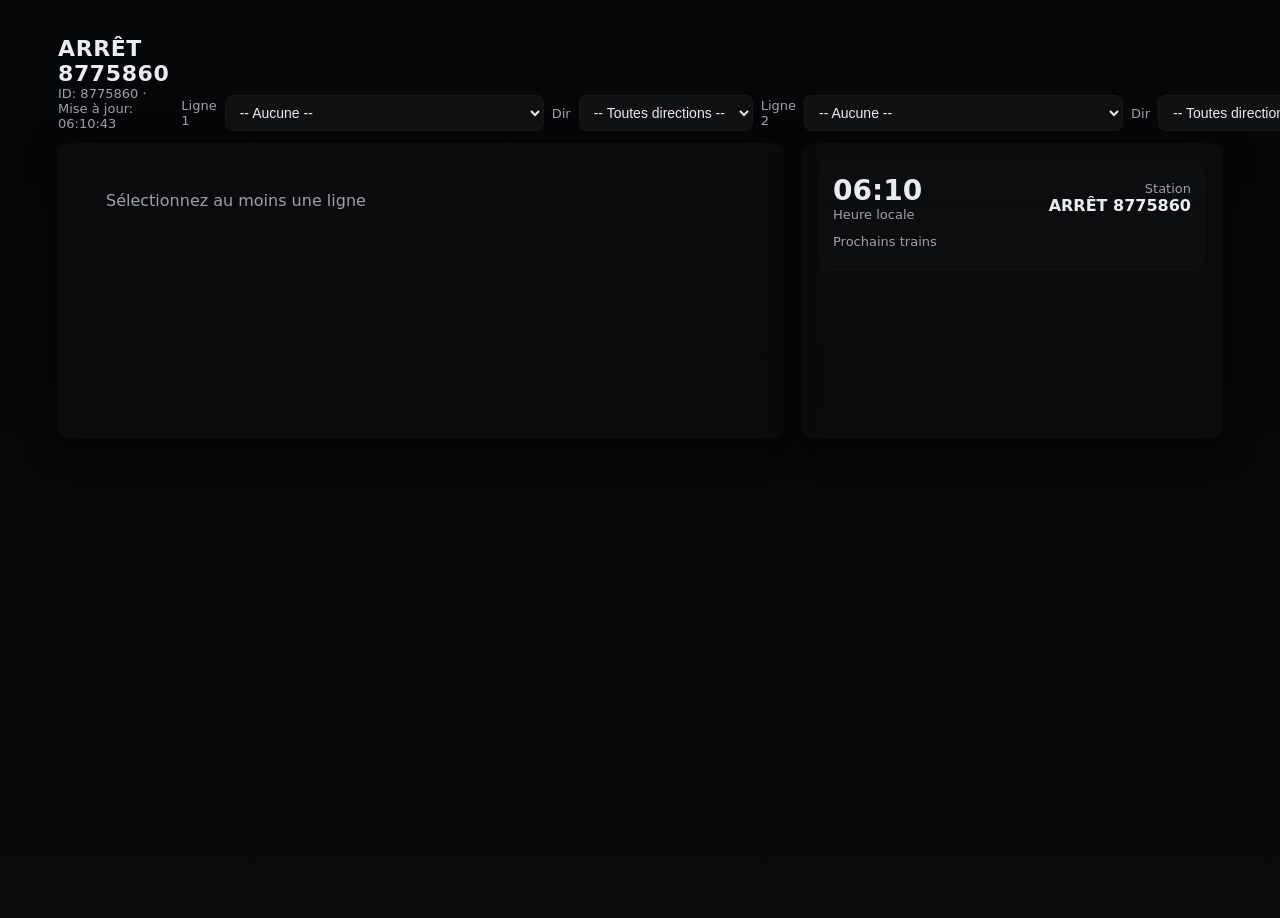
==== commit 92a8b14a: "Update index.html" ====
--- a/index.html
+++ b/index.html
@@ -3,7 +3,7 @@
 <head>
 <meta charset="utf-8" />
 <meta name="viewport" content="width=device-width,initial-scale=1" />
-<title>RER Display — Modern</title>
+<title>RER Display — Modern (shared sections)</title>
 <style>
   :root{
     --bg:#0b0b0c;
@@ -17,248 +17,40 @@
     --radius:10px;
     font-family: system-ui, -apple-system, "Segoe UI", Roboto, "Helvetica Neue", Arial;
   }
-
-  html,body{
-    height:100%;
-    margin:0;
-    background: linear-gradient(180deg,#050607 0%, #0b0b0c 100%);
-    color:var(--text);
-  }
-
-  .app {
-    max-width:1200px;
-    margin:18px auto;
-    padding:18px;
-    display:flex;
-    gap:18px;
-    box-sizing:border-box;
-  }
-
-  .header {
-    display:flex;
-    justify-content:space-between;
-    align-items:end;
-    gap:12px;
-    margin-bottom:12px;
-  }
-
-  .station-info {
-    background:transparent;
-  }
-
-  #station-name {
-    font-size:22px;
-    font-weight:700;
-    letter-spacing:0.6px;
-  }
-  .meta {
-    color:var(--muted);
-    font-size:13px;
-  }
-
-  .controls {
-    display:flex;
-    gap:8px;
-    align-items:center;
-  }
-
-  select {
-    background:var(--panel);
-    color:var(--text);
-    border:1px solid rgba(255,255,255,0.03);
-    padding:8px 10px;
-    border-radius:8px;
-    font-size:14px;
-  }
-
-  .container {
-    display:grid;
-    grid-template-columns: 1fr 420px;
-    gap:18px;
-    width:100%;
-  }
-
-  /* Left panel: line map */
-  .panel {
-    background: linear-gradient(180deg, rgba(255,255,255,0.02), rgba(255,255,255,0.01));
-    border-radius:var(--radius);
-    padding:18px;
-    box-shadow: 0 8px 30px rgba(0,0,0,0.6);
-    min-height:260px;
-  }
-
-  .line-wrap {
-    display:flex;
-    gap:18px;
-    align-items:flex-start;
-  }
-
-  .line-rail {
-    flex:1;
-    position:relative;
-    padding:14px 6px;
-    overflow:auto;
-    -webkit-overflow-scrolling:touch;
-  }
-
-  /* The line track */
-  .track {
-    height:8px;
-    border-radius:999px;
-    background:linear-gradient(90deg, rgba(255,255,255,0.06), rgba(255,255,255,0.02));
-    position:relative;
-    margin:24px 0 24px 0;
-  }
-
-  .track .segment {
-    position:absolute;
-    height:100%;
-    left:0;
-    top:0;
-    border-radius:999px;
-  }
-
-  .stops {
-    display:flex;
-    gap:22px;
-    align-items:center;
-    padding: 8px 4px;
-    flex-wrap:nowrap;
-  }
-
-  .stop {
-    display:flex;
-    flex-direction:column;
-    align-items:center;
-    width:160px; /* determines spacing */
-    min-width:120px;
-    text-align:center;
-  }
-
-  .stop-marker {
-    width:22px;
-    height:22px;
-    border-radius:50%;
-    background:rgba(255,255,255,0.06);
-    border:2px solid rgba(255,255,255,0.06);
-    box-sizing:border-box;
-    display:flex;
-    align-items:center;
-    justify-content:center;
-    color:#000;
-    font-weight:700;
-    margin-bottom:8px;
-  }
-
-  .stop-name {
-    font-size:12px;
-    line-height:1.1;
-    color:var(--muted);
-    max-height:34px;
-    overflow:hidden;
-    text-overflow:ellipsis;
-  }
-
+  html,body{height:100%;margin:0;background: linear-gradient(180deg,#050607 0%, #0b0b0c 100%);color:var(--text);}
+  .app { max-width:1200px;margin:18px auto;padding:18px;display:flex;gap:18px;box-sizing:border-box;}
+  .header { display:flex;justify-content:space-between;align-items:end;gap:12px;margin-bottom:12px;}
+  .station-info { background:transparent; }
+  #station-name { font-size:22px;font-weight:700;letter-spacing:0.6px; }
+  .meta { color:var(--muted);font-size:13px; }
+  .controls { display:flex; gap:8px; align-items:center; }
+  select { background:var(--panel); color:var(--text); border:1px solid rgba(255,255,255,0.03); padding:8px 10px; border-radius:8px; font-size:14px; }
+  .container { display:grid; grid-template-columns: 1fr 420px; gap:18px; width:100%; }
+  .panel { background: linear-gradient(180deg, rgba(255,255,255,0.02), rgba(255,255,255,0.01)); border-radius:var(--radius); padding:18px; box-shadow: 0 8px 30px rgba(0,0,0,0.6); min-height:260px; }
+  .line-wrap { display:flex; gap:18px; align-items:flex-start; flex-direction:column; }
+  .line-rail { flex:1; position:relative; padding:14px 6px; overflow:auto; -webkit-overflow-scrolling:touch; }
+  .track { height:8px; border-radius:999px; background:linear-gradient(90deg, rgba(255,255,255,0.06), rgba(255,255,255,0.02)); position:relative; margin:24px 0 24px 0; }
+  .track .segment { position:absolute; height:100%; left:0; top:0; border-radius:999px; }
+  .stops { display:flex; gap:22px; align-items:center; padding: 8px 4px; flex-wrap:nowrap; }
+  .stop { display:flex; flex-direction:column; align-items:center; width:160px; min-width:120px; text-align:center; }
+  .stop-marker { width:22px; height:22px; border-radius:50%; background:rgba(255,255,255,0.06); border:2px solid rgba(255,255,255,0.06); box-sizing:border-box; display:flex; align-items:center; justify-content:center; color:#000; font-weight:700; margin-bottom:8px; }
+  .stop-name { font-size:12px; line-height:1.1; color:var(--muted); max-height:34px; overflow:hidden; text-overflow:ellipsis; }
   .stop-name.big { font-size:13px; color:var(--text); }
-
-  .stop-marker.next {
-    background:var(--accent);
-    border-color:rgba(255,255,255,0.12);
-    box-shadow:0 6px 18px rgba(255,59,48,0.18);
-    color:white;
-  }
-
-  .stop-marker.current {
-    width:28px; height:28px;
-    background:white;
-    border:3px solid rgba(0,0,0,0.2);
-    box-shadow:0 8px 24px rgba(0,0,0,0.4);
-  }
-
-  .stop-marker.inactive {
-    opacity:0.35;
-    transform:scale(0.92);
-    background:rgba(255,255,255,0.02);
-  }
-
-  /* Right panel: detailed next stops */
-  .panel-right {
-    display:flex;
-    flex-direction:column;
-    gap:12px;
-  }
-
-  .card {
-    background:linear-gradient(180deg, rgba(255,255,255,0.012), rgba(255,255,255,0.01));
-    padding:12px;
-    border-radius:10px;
-    border:1px solid rgba(255,255,255,0.02);
-  }
-
-  .big-time {
-    font-size:28px;
-    font-weight:700;
-    color:var(--text);
-  }
-
-  .next-list {
-    display:flex;
-    flex-direction:column;
-    gap:8px;
-    margin-top:8px;
-  }
-
-  .next-item {
-    display:flex;
-    align-items:center;
-    gap:12px;
-    padding:6px 8px;
-    border-radius:8px;
-    background:linear-gradient(180deg, rgba(255,255,255,0.01), transparent);
-  }
-
-  .pill {
-    min-width:44px;
-    padding:6px 10px;
-    border-radius:999px;
-    font-weight:700;
-    text-align:center;
-    color:#fff;
-  }
-
-  .next-meta {
-    flex:1;
-    display:flex;
-    justify-content:space-between;
-    align-items:center;
-    gap:8px;
-  }
-
-  .next-meta .name {
-    font-size:14px;
-    color:var(--text);
-  }
-
-  .next-meta .sub {
-    color:var(--muted);
-    font-size:12px;
-  }
-
-  .shared-section {
-    margin-top:12px;
-  }
-
-  .no-data {
-    padding:30px;
-    text-align:center;
-    color:var(--muted);
-  }
-
-  /* small responsive tweaks */
-  @media (max-width:1000px){
-    .container { grid-template-columns: 1fr; }
-    .stop { width:140px; min-width:100px; }
-  }
+  .stop-marker.next { background:var(--accent); border-color:rgba(255,255,255,0.12); box-shadow:0 6px 18px rgba(255,59,48,0.18); color:white; }
+  .stop-marker.current { width:28px; height:28px; background:white; border:3px solid rgba(0,0,0,0.2); box-shadow:0 8px 24px rgba(0,0,0,0.4); }
+  .stop-marker.inactive { opacity:0.35; transform:scale(0.92); background:rgba(255,255,255,0.02); }
+  .panel-right { display:flex; flex-direction:column; gap:12px; }
+  .card { background:linear-gradient(180deg, rgba(255,255,255,0.012), rgba(255,255,255,0.01)); padding:12px; border-radius:10px; border:1px solid rgba(255,255,255,0.02); }
+  .big-time { font-size:28px; font-weight:700; color:var(--text); }
+  .next-list { display:flex; flex-direction:column; gap:8px; margin-top:8px; }
+  .next-item { display:flex; align-items:center; gap:12px; padding:6px 8px; border-radius:8px; background:linear-gradient(180deg, rgba(255,255,255,0.01), transparent); }
+  .pill { min-width:44px; padding:6px 10px; border-radius:999px; font-weight:700; text-align:center; color:#fff; }
+  .next-meta { flex:1; display:flex; justify-content:space-between; align-items:center; gap:8px; }
+  .next-meta .name { font-size:14px; color:var(--text); }
+  .next-meta .sub { color:var(--muted); font-size:12px; }
+  .shared-section { margin-top:12px; }
+  .no-data { padding:30px; text-align:center; color:var(--muted); }
+  @media (max-width:1000px){ .container { grid-template-columns: 1fr; } .stop { width:140px; min-width:100px; } }
 </style>
 </head>
 <body>
@@ -288,10 +80,8 @@
 
     <div class="container">
       <div class="panel">
-        <div class="line-wrap">
-          <div class="line-rail" id="scheme-container">
-            <!-- Left: visual map inserted here -->
-          </div>
+        <div class="line-wrap" id="line-wrap">
+          <!-- sections will be injected here: shared + branches -->
         </div>
       </div>
 
@@ -311,7 +101,6 @@
           <div style="margin-top:12px;">
             <div class="meta">Prochains trains</div>
             <div class="next-list" id="next-list">
-              <!-- Next trains populated here -->
             </div>
           </div>
         </div>
@@ -327,7 +116,7 @@
 </div>
 
 <script>
-/* Modernized RERDisplay — uses your existing data structures and GTFS colors */
+/* RERDisplay v2 — shows stops from current and merges shared starting sections */
 class RERDisplay {
   constructor() {
     this.data = {
@@ -345,17 +134,16 @@
   }
 
   async init() {
-    console.log('RERDisplay init');
+    console.log('RERDisplay init (v2)');
     this.updateCurrentTime();
     try {
       await this.loadData();
       this.updateStationInfo();
       this.setupControls();
-      this.renderDisplay();
-
+      this.renderAll();
       setInterval(()=>this.updateCurrentTime(), 1000);
       setInterval(()=>this.updateTimestamp(), 1000);
-      setInterval(()=>this.renderDisplay(), 5000);
+      setInterval(()=>this.renderAll(), 5000);
     } catch(e){
       console.error(e);
       this.showError('Impossible de charger les données');
@@ -368,7 +156,6 @@
   }
 
   async loadData(){
-    // try loading gtfs files; fallback to demo if none present
     const files = ['stops','routes','trips','stop_times'];
     let anyLoaded = false;
     for(const f of files){
@@ -400,7 +187,6 @@
     for(let i=1;i<lines.length;i++){
       const raw = lines[i];
       if(!raw) continue;
-      // naive CSV split (works for simple GTFS without quoted commas)
       const vals = raw.split(',').map(v=>v.trim());
       const row = {};
       headers.forEach((h,idx)=>{ row[h]= vals[idx] ?? ''; });
@@ -412,16 +198,11 @@
     switch(fileName){
       case 'stops':
         if(row.stop_id && row.stop_name){
-          this.data.stops.set(row.stop_id, {
-            id: row.stop_id,
-            name: row.stop_name.toUpperCase(),
-            code: row.stop_code || ''
-          });
+          this.data.stops.set(row.stop_id, { id: row.stop_id, name: row.stop_name.toUpperCase(), code: row.stop_code || '' });
         }
         break;
       case 'routes':
         if(row.route_id){
-          // keep provided color when present (route_color), else fallback
           const color = row.route_color ? ('#' + row.route_color.replace('#','')) : null;
           this.data.routes.set(row.route_id, {
             id: row.route_id,
@@ -458,7 +239,6 @@
   }
 
   loadDemoData(){
-    // same demo used previously (kept for offline)
     const demoStops = [
       {id: '8775860', name: 'GARE DE LYON RER'},
       {id: '8775861', name: 'CHATELET - LES HALLES'},
@@ -490,24 +270,20 @@
     ];
     const demoStopTimes = {
       'T1': [
-        {tripId:'T1', stopId:'8775869', sequence:1},
-        {tripId:'T1', stopId:'8775868', sequence:2},
-        {tripId:'T1', stopId:'8775867', sequence:3},
-        {tripId:'T1', stopId:'8775866', sequence:4},
-        {tripId:'T1', stopId:'8775865', sequence:5},
-        {tripId:'T1', stopId:'8775864', sequence:6},
-        {tripId:'T1', stopId:'8775863', sequence:7},
-        {tripId:'T1', stopId:'8775862', sequence:8},
-        {tripId:'T1', stopId:'8775861', sequence:9},
-        {tripId:'T1', stopId:'8775860', sequence:10}
+        {tripId:'T1', stopId:'8775860', sequence:1},
+        {tripId:'T1', stopId:'8775861', sequence:2},
+        {tripId:'T1', stopId:'8775862', sequence:3},
+        {tripId:'T1', stopId:'8775863', sequence:4},
+        {tripId:'T1', stopId:'8775864', sequence:5},
+        {tripId:'T1', stopId:'8775865', sequence:6},
+        {tripId:'T1', stopId:'8775866', sequence:7}
       ],
       'T2': [
-        {tripId:'T2', stopId:'8775874', sequence:1},
-        {tripId:'T2', stopId:'8775873', sequence:2},
-        {tripId:'T2', stopId:'8775872', sequence:3},
-        {tripId:'T2', stopId:'8775871', sequence:4},
-        {tripId:'T2', stopId:'8775861', sequence:5},
-        {tripId:'T2', stopId:'8775860', sequence:6}
+        {tripId:'T2', stopId:'8775860', sequence:1},
+        {tripId:'T2', stopId:'8775861', sequence:2},
+        {tripId:'T2', stopId:'8775871', sequence:3},
+        {tripId:'T2', stopId:'8775872', sequence:4},
+        {tripId:'T2', stopId:'8775873', sequence:5}
       ],
       'T3': [
         {tripId:'T3', stopId:'8775860', sequence:1},
@@ -523,7 +299,6 @@
         {tripId:'T4', stopId:'8775871', sequence:4}
       ]
     };
-
     demoStops.forEach(s=>this.data.stops.set(s.id,s));
     demoRoutes.forEach(r=>this.data.routes.set(r.id,r));
     demoTrips.forEach(t=>this.data.trips.set(t.id,t));
@@ -557,31 +332,15 @@
     const routes = Array.from(this.data.routes.values()).sort((a,b)=> a.shortName.localeCompare(b.shortName));
     const line1Select = document.getElementById('line1');
     const line2Select = document.getElementById('line2');
-
-    // empty default
-    [line1Select, line2Select].forEach(s=>{
-      s.innerHTML = '<option value="">-- Aucune --</option>';
-    });
-
+    [line1Select, line2Select].forEach(s=> s.innerHTML = '<option value="">-- Aucune --</option>');
     routes.forEach(route=>{
-      const opt1 = document.createElement('option');
-      opt1.value = route.id;
-      opt1.textContent = `RER ${route.shortName} — ${route.longName}`;
-      line1Select.appendChild(opt1);
-
-      const opt2 = opt1.cloneNode(true);
-      line2Select.appendChild(opt2);
-    });
-
-    // default select A and B if present
-    const defaultA = routes.find(r=>r.shortName==='A');
-    const defaultB = routes.find(r=>r.shortName==='B');
+      const opt1 = document.createElement('option'); opt1.value = route.id; opt1.textContent = `RER ${route.shortName} — ${route.longName}`; line1Select.appendChild(opt1);
+      const opt2 = opt1.cloneNode(true); line2Select.appendChild(opt2);
+    });
+    const defaultA = routes.find(r=>r.shortName==='A'); const defaultB = routes.find(r=>r.shortName==='B');
     if(defaultA){ line1Select.value = defaultA.id; this.selectedLines.line1 = defaultA.id; }
     if(defaultB){ line2Select.value = defaultB.id; this.selectedLines.line2 = defaultB.id; }
-
-    // trigger initial direction populate
-    this.onLineChange('line1');
-    this.onLineChange('line2');
+    this.onLineChange('line1'); this.onLineChange('line2');
   }
 
   setupEventListeners(){
@@ -593,14 +352,13 @@
       this.selectedLines.line2 = document.getElementById('line2').value;
       this.onLineChange('line2');
     });
-
     document.getElementById('direction1').addEventListener('change', ()=>{
       this.selectedDirections.line1 = document.getElementById('direction1').value;
-      this.renderDisplay();
+      this.renderAll();
     });
     document.getElementById('direction2').addEventListener('change', ()=>{
       this.selectedDirections.line2 = document.getElementById('direction2').value;
-      this.renderDisplay();
+      this.renderAll();
     });
   }
 
@@ -609,23 +367,15 @@
     const dirSelect = document.getElementById(lineKey.replace('line','direction'));
     dirSelect.innerHTML = '<option value="">-- Toutes directions --</option>';
     this.selectedDirections[lineKey] = null;
-
     const routeId = select.value;
-    if(!routeId){ this.selectedLines[lineKey] = null; this.renderDisplay(); return; }
+    if(!routeId){ this.selectedLines[lineKey] = null; this.renderAll(); return; }
     this.selectedLines[lineKey] = routeId;
-
     const directions = this.getDirectionsForRoute(routeId);
     directions.forEach(d=>{
-      const opt = document.createElement('option');
-      opt.value = d.id;
-      opt.textContent = d.name;
-      dirSelect.appendChild(opt);
-    });
-    if(directions.length>0){
-      dirSelect.value = directions[0].id;
-      this.selectedDirections[lineKey] = directions[0].id;
-    }
-    this.renderDisplay();
+      const opt = document.createElement('option'); opt.value = d.id; opt.textContent = d.name; dirSelect.appendChild(opt);
+    });
+    if(directions.length>0){ dirSelect.value = directions[0].id; this.selectedDirections[lineKey] = directions[0].id; }
+    this.renderAll();
   }
 
   getDirectionsForRoute(routeId){
@@ -643,14 +393,13 @@
     return Array.from(directions.values()).sort((a,b)=> a.id - b.id);
   }
 
-  // New helper: get full sequence of stops for a route+direction that includes currentStop
+  // return full sequence for one trip that includes current stop, sorted by sequence
   getFullSequence(routeId, directionId){
     for(const [tid, trip] of this.data.trips){
       if(trip.routeId === routeId){
-        if(directionId !== null && directionId !== undefined && directionId !== '' && trip.directionId.toString() !== directionId.toString()) continue;
+        if(directionId !== null && directionId !== '' && trip.directionId.toString() !== directionId.toString()) continue;
         const seq = (this.data.stopTimes.get(tid) || []).slice().sort((a,b)=> a.sequence - b.sequence);
-        if(seq.some(s=> s.stopId === this.currentStopId)) {
-          // return mapped stops with full info
+        if(seq.some(s=> s.stopId === this.currentStopId)){
           return seq.map(st => {
             const stop = this.data.stops.get(st.stopId) || {id:st.stopId, name: st.stopId};
             return { id: st.stopId, name: stop.name || st.stopId, sequence: st.sequence };
@@ -661,41 +410,80 @@
     return [];
   }
 
-  // get stops AFTER current stop (including the current marker)
-  getStopsAfterCurrent(routeId, directionId){
+  // Return stops from CURRENT (inclusive) and onward
+  getStopsFromCurrent(routeId, directionId){
     const full = this.getFullSequence(routeId, directionId);
     if(!full || full.length===0) return [];
     const idx = full.findIndex(s=> s.id === this.currentStopId);
-    if(idx === -1) return full; // fallback
-    // show from current to end
-    return full.slice(idx+1).map((s,i)=> ({...s, isNext: i===0}));
-  }
-
-  renderDisplay(){
-    const container = document.getElementById('scheme-container');
-    container.innerHTML = '';
-
-    const line1Data = this.buildLineRender('line1');
-    const line2Data = this.buildLineRender('line2');
-
-    if(!line1Data && !line2Data){
-      container.innerHTML = `<div class="no-data">Sélectionnez au moins une ligne</div>`;
+    if(idx === -1) return [];
+    // include current at index idx, and all subsequent stops
+    return full.slice(idx).map((s,i)=> ({...s, isCurrent: i===0, isNext: i===1}));
+  }
+
+  // compute shared prefix of two stop arrays (compares by id)
+  computeSharedPrefix(stopsA, stopsB){
+    const shared = [];
+    const max = Math.min(stopsA.length, stopsB.length);
+    for(let i=0;i<max;i++){
+      if(stopsA[i].id === stopsB[i].id) shared.push(stopsA[i]);
+      else break;
+    }
+    return shared;
+  }
+
+  renderAll(){
+    const wrap = document.getElementById('line-wrap');
+    wrap.innerHTML = '';
+
+    const leftLine = this.buildLineData('line1');
+    const rightLine = this.buildLineData('line2');
+
+    if(!leftLine && !rightLine){
+      wrap.innerHTML = `<div class="no-data">Sélectionnez au moins une ligne</div>`;
       document.getElementById('next-list').innerHTML = '';
       document.getElementById('shared-section').style.display = 'none';
       return;
     }
 
-    // If both, show both stacks
-    if(line1Data){
-      container.appendChild(this.createLineElement(line1Data, 'line1'));
-    }
-    if(line2Data){
-      container.appendChild(this.createLineElement(line2Data, 'line2'));
-    }
-
-    // Shared stops
-    if(line1Data && line2Data){
-      const shared = this.findSharedStops(line1Data.fullStops, line2Data.fullStops);
+    // If both exist, find shared prefix
+    if(leftLine && rightLine){
+      const shared = this.computeSharedPrefix(leftLine.stopsFromCurrent, rightLine.stopsFromCurrent);
+      if(shared.length > 0){
+        // render shared section once
+        wrap.appendChild(this.createSharedSectionElement(shared, leftLine.route.color, rightLine.route.color, leftLine.route, rightLine.route));
+        // render branches: for each line, its unique tail after shared length
+        const tailA = leftLine.stopsFromCurrent.slice(shared.length);
+        const tailB = rightLine.stopsFromCurrent.slice(shared.length);
+        if(tailA.length) wrap.appendChild(this.createBranchSection(leftLine.route, leftLine, tailA));
+        if(tailB.length) wrap.appendChild(this.createBranchSection(rightLine.route, rightLine, tailB));
+      } else {
+        // no shared — render both full (from current)
+        wrap.appendChild(this.createBranchSection(leftLine.route, leftLine, leftLine.stopsFromCurrent));
+        wrap.appendChild(this.createBranchSection(rightLine.route, rightLine, rightLine.stopsFromCurrent));
+      }
+    } else {
+      // only one line selected
+      const only = leftLine || rightLine;
+      wrap.appendChild(this.createBranchSection(only.route, only, only.stopsFromCurrent));
+    }
+
+    // populate right panel "next trains" using both lines
+    const combined = [];
+    if(leftLine) combined.push(...this.mapNextItemsForPanel(leftLine));
+    if(rightLine) combined.push(...this.mapNextItemsForPanel(rightLine));
+    const nextListEl = document.getElementById('next-list');
+    nextListEl.innerHTML = '';
+    combined.slice(0,6).forEach(item=>{
+      const div = document.createElement('div'); div.className = 'next-item';
+      const pill = document.createElement('div'); pill.className = 'pill'; pill.style.background = item.color; pill.textContent = item.routeShort;
+      const meta = document.createElement('div'); meta.className = 'next-meta';
+      meta.innerHTML = `<div><div class="name">${item.stopName}</div><div class="sub">${item.directionName}</div></div><div class="meta">${item.note || '—'}</div>`;
+      div.appendChild(pill); div.appendChild(meta); nextListEl.appendChild(div);
+    });
+
+    // shared-section text (for accessibility)
+    if(leftLine && rightLine){
+      const shared = this.computeSharedPrefix(leftLine.stopsFromCurrent, rightLine.stopsFromCurrent);
       if(shared.length){
         document.getElementById('shared-section').style.display = 'block';
         document.getElementById('shared-stops').textContent = shared.map(s=>s.name).join(' • ');
@@ -705,183 +493,124 @@
     } else {
       document.getElementById('shared-section').style.display = 'none';
     }
-
-    // Right panel: combine next trains from both lines (top 5)
-    const combinedNext = [];
-    if(line1Data) {
-      combinedNext.push(...this.mapNextItemsForPanel(line1Data));
-    }
-    if(line2Data) {
-      combinedNext.push(...this.mapNextItemsForPanel(line2Data));
-    }
-
-    // limit & sort (we don't have real times, so prefer next logical order)
-    const nextListEl = document.getElementById('next-list');
-    nextListEl.innerHTML = '';
-    combinedNext.slice(0,6).forEach(item=>{
-      const div = document.createElement('div');
-      div.className = 'next-item';
-      const pill = document.createElement('div');
-      pill.className = 'pill';
-      pill.style.background = item.color;
-      pill.textContent = item.routeShort;
-      const meta = document.createElement('div');
-      meta.className = 'next-meta';
-      meta.innerHTML = `<div><div class="name">${item.stopName}</div><div class="sub">${item.directionName}</div></div><div class="meta">${item.note || '—'}</div>`;
-      div.appendChild(pill);
-      div.appendChild(meta);
-      nextListEl.appendChild(div);
-    });
-  }
-
-  buildLineRender(lineKey){
+  }
+
+  buildLineData(lineKey){
     const routeId = this.selectedLines[lineKey];
     if(!routeId) return null;
     const route = this.data.routes.get(routeId);
     if(!route) return null;
     const directionId = this.selectedDirections[lineKey];
-    const fullStops = this.getFullSequence(routeId, directionId);
-    if(!fullStops || fullStops.length===0) return null;
-    const stopsAfter = this.getStopsAfterCurrent(routeId, directionId); // next to terminus
-    return {
-      route,
-      fullStops,
-      stopsAfter,
-      directionId
-    };
-  }
-
-  createLineElement(lineData, key){
+    const stopsFromCurrent = this.getStopsFromCurrent(routeId, directionId);
+    if(!stopsFromCurrent || stopsFromCurrent.length===0) return null;
+    return { route, directionId, stopsFromCurrent };
+  }
+
+  // create the shared section element (route colors combined)
+  createSharedSectionElement(sharedStops, colorA, colorB, routeA, routeB){
     const wrapper = document.createElement('div');
-    wrapper.style.marginBottom = '18px';
-
-    // header
+    wrapper.style.marginBottom = '16px';
     const header = document.createElement('div');
-    header.style.display='flex';
-    header.style.justifyContent='space-between';
-    header.style.alignItems='center';
-    header.style.marginBottom='8px';
+    header.style.display='flex'; header.style.justifyContent='space-between'; header.style.alignItems='center'; header.style.marginBottom='8px';
     header.innerHTML = `
       <div style="display:flex;gap:12px;align-items:center;">
-        <div style="width:44px;height:44px;border-radius:8px;background:${lineData.route.color};display:flex;align-items:center;justify-content:center;font-weight:700;color:#fff">${lineData.route.shortName}</div>
+        <div style="width:44px;height:44px;border-radius:8px;background:linear-gradient(90deg, ${colorA} 0%, ${colorB} 100%);display:flex;align-items:center;justify-content:center;font-weight:700;color:#fff">${routeA.shortName}/${routeB.shortName}</div>
         <div>
-          <div style="font-weight:700">${lineData.route.longName}</div>
-          <div style="font-size:12px;color:var(--muted)">${lineData.route.id} · ${lineData.fullStops.length} stations</div>
+          <div style="font-weight:700">SECTION COMMUNE</div>
+          <div style="font-size:12px;color:var(--muted)">${sharedStops.length} stations</div>
         </div>
       </div>
-      <div style="color:var(--muted);font-size:12px">Direction: ${ this.getDirectionLabel(lineData) }</div>
+      <div style="color:var(--muted);font-size:12px">Lignes: ${routeA.shortName} & ${routeB.shortName}</div>
     `;
     wrapper.appendChild(header);
 
-    // track and stops
-    const track = document.createElement('div');
-    track.className = 'track';
-    // track color segment covers whole width but with gradient to show route color
-    const seg = document.createElement('div');
-    seg.className = 'segment';
-    seg.style.background = lineData.route.color;
-    seg.style.opacity = 0.9;
-    seg.style.width = '100%';
+    const track = document.createElement('div'); track.className='track';
+    const seg = document.createElement('div'); seg.className='segment';
+    seg.style.width='100%';
+    seg.style.background = `linear-gradient(90deg, ${colorA} 0%, ${colorB} 100%)`;
     track.appendChild(seg);
-
-    const stopsRow = document.createElement('div');
-    stopsRow.className = 'stops';
-
-    // mark current stop in fullStops
-    const full = lineData.fullStops;
-    // we want to display from start -> end, but visually highlight current and upcoming
-    full.forEach((s, idx)=>{
-      const stopEl = document.createElement('div');
-      stopEl.className = 'stop';
-      const marker = document.createElement('div');
-      marker.className = 'stop-marker';
-      const name = document.createElement('div');
-      name.className = 'stop-name';
-
+    wrapper.appendChild(track);
+
+    const stopsRow = document.createElement('div'); stopsRow.className='stops';
+    sharedStops.forEach((s,idx)=>{
+      const stopEl = document.createElement('div'); stopEl.className='stop';
+      const marker = document.createElement('div'); marker.className='stop-marker';
+      const name = document.createElement('div'); name.className='stop-name';
       name.textContent = s.name;
-      // identify current and next
-      if(s.id === this.currentStopId){
-        marker.classList.add('current');
-        marker.textContent = '';
-        name.classList.add('big');
-      } else {
-        // determine if after current
-        const posCurrent = full.findIndex(x=>x.id===this.currentStopId);
-        if(posCurrent !== -1 && idx === posCurrent + 1){
-          marker.classList.add('next');
-          marker.textContent = '';
-          name.classList.add('big');
-        } else if(posCurrent !== -1 && idx > posCurrent + 1){
-          marker.classList.add('inactive');
-          marker.textContent = '';
-        } else {
-          // before current
-          marker.classList.add('inactive');
-          marker.textContent = '';
+      if(s.isCurrent){ marker.classList.add('current'); name.classList.add('big'); }
+      else if(s.isNext){ marker.classList.add('next'); name.classList.add('big'); }
+      else { marker.classList.add('inactive'); }
+      stopEl.appendChild(marker); stopEl.appendChild(name); stopsRow.appendChild(stopEl);
+    });
+    wrapper.appendChild(stopsRow);
+    return wrapper;
+  }
+
+  // create branch (unique tail) element for a route
+  createBranchSection(route, lineData, tailStops){
+    const wrapper = document.createElement('div'); wrapper.style.marginBottom='12px';
+    const header = document.createElement('div');
+    header.style.display='flex'; header.style.justifyContent='space-between'; header.style.alignItems='center'; header.style.marginBottom='8px';
+    header.innerHTML = `
+      <div style="display:flex;gap:12px;align-items:center;">
+        <div style="width:44px;height:44px;border-radius:8px;background:${route.color};display:flex;align-items:center;justify-content:center;font-weight:700;color:#fff">${route.shortName}</div>
+        <div>
+          <div style="font-weight:700">${route.longName}</div>
+          <div style="font-size:12px;color:var(--muted)">${route.id} · ${tailStops.length} stations restantes</div>
+        </div>
+      </div>
+      <div style="color:var(--muted);font-size:12px">Direction: ${ this.getDirectionLabel(route.id, lineData.directionId) }</div>
+    `;
+    wrapper.appendChild(header);
+
+    const track = document.createElement('div'); track.className='track';
+    const seg = document.createElement('div'); seg.className='segment';
+    seg.style.width='100%'; seg.style.background = route.color; seg.style.opacity = 0.95;
+    track.appendChild(seg);
+    wrapper.appendChild(track);
+
+    const stopsRow = document.createElement('div'); stopsRow.className='stops';
+    tailStops.forEach((s,idx)=>{
+      const stopEl = document.createElement('div'); stopEl.className='stop';
+      const marker = document.createElement('div'); marker.className='stop-marker';
+      const name = document.createElement('div'); name.className='stop-name';
+      name.textContent = s.name;
+      if(s.isCurrent){ marker.classList.add('current'); name.classList.add('big'); }
+      else if(s.isNext){ marker.classList.add('next'); name.classList.add('big'); }
+      else { marker.classList.add('inactive'); }
+      stopEl.appendChild(marker); stopEl.appendChild(name); stopsRow.appendChild(stopEl);
+    });
+
+    wrapper.appendChild(stopsRow);
+    return wrapper;
+  }
+
+  getDirectionLabel(routeId, directionId){
+    for(const [tid, trip] of this.data.trips){
+      if(trip.routeId === routeId){
+        if(directionId === null || directionId === '' || trip.directionId.toString() === directionId.toString()){
+          if(trip.headsign) return trip.headsign;
         }
       }
-
-      stopEl.appendChild(marker);
-      stopEl.appendChild(name);
-      stopsRow.appendChild(stopEl);
-    });
-
-    const container = document.createElement('div');
-    container.appendChild(track);
-    container.appendChild(stopsRow);
-
-    wrapper.appendChild(container);
-    return wrapper;
-  }
-
-  getDirectionLabel(lineData){
-    // try to find at least one trip headsign for that direction
-    for(const [tid, trip] of this.data.trips){
-      if(trip.routeId === lineData.route.id){
-        if(lineData.directionId === null || lineData.directionId === '' || trip.directionId.toString() === lineData.directionId.toString()){
-          if(trip.headsign) return trip.headsign;
-        }
-      }
     }
     return '—';
   }
 
   mapNextItemsForPanel(lineData){
-    // produce simple items for right panel (route short, color, next stop, direction)
     const items = [];
-    const firstAfter = lineData.stopsAfter && lineData.stopsAfter[0];
-    if(firstAfter){
-      const routeShort = lineData.route.shortName;
-      items.push({
-        routeShort,
-        color: lineData.route.color,
-        stopName: firstAfter.name,
-        directionName: this.getDirectionLabel(lineData),
-        note: 'Prochain arrêt'
-      });
-    }
-    // also add terminus
-    const last = lineData.fullStops[lineData.fullStops.length -1];
+    const first = lineData.stopsFromCurrent && lineData.stopsFromCurrent[1]; // next after current
+    if(first){
+      items.push({ routeShort: lineData.route.shortName, color: lineData.route.color, stopName: first.name, directionName: this.getDirectionLabel(lineData.route.id, lineData.directionId), note: 'Prochain arrêt' });
+    }
+    const last = lineData.stopsFromCurrent[lineData.stopsFromCurrent.length-1];
     if(last && last.id !== this.currentStopId){
-      items.push({
-        routeShort: lineData.route.shortName,
-        color: lineData.route.color,
-        stopName: last.name,
-        directionName: 'Terminùs',
-        note: 'Terminus'
-      });
+      items.push({ routeShort: lineData.route.shortName, color: lineData.route.color, stopName: last.name, directionName: 'Terminus', note: 'Terminus' });
     }
     return items;
   }
 
-  findSharedStops(stops1, stops2){
-    if(!stops1 || !stops2) return [];
-    const s2 = new Set(stops2.map(s=>s.id));
-    return stops1.filter(s=> s2.has(s.id));
-  }
-
   showError(message){
-    document.getElementById('scheme-container').innerHTML = `<div class="no-data">${message}</div>`;
+    document.getElementById('line-wrap').innerHTML = `<div class="no-data">${message}</div>`;
   }
 }
 
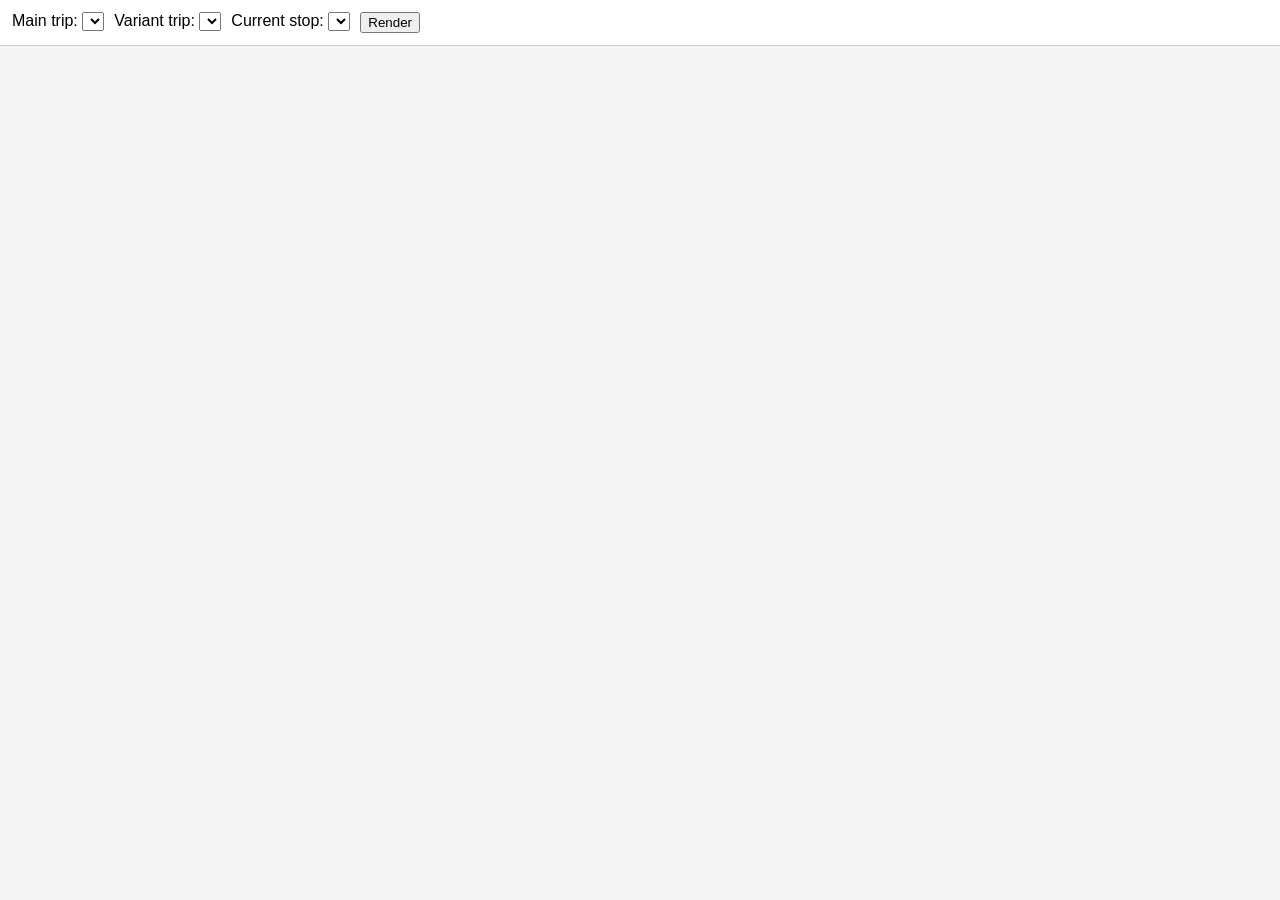
==== commit 8a645a56: "Update index.html" ====
--- a/index.html
+++ b/index.html
@@ -1,624 +1,175 @@
-<!doctype html>
-<html lang="fr">
+<!DOCTYPE html>
+<html lang="en">
 <head>
-<meta charset="utf-8" />
-<meta name="viewport" content="width=device-width,initial-scale=1" />
-<title>RER Display — Modern (shared sections)</title>
+<meta charset="UTF-8" />
+<meta name="viewport" content="width=device-width, initial-scale=1.0" />
+<title>RER Unified Line Viewer</title>
 <style>
-  :root{
-    --bg:#0b0b0c;
-    --panel:#0f1113;
-    --muted:#9aa3ad;
-    --card:#111416;
-    --glass: rgba(255,255,255,0.03);
-    --accent: #ff3b30;
-    --text:#e6eef3;
-    --small:12px;
-    --radius:10px;
-    font-family: system-ui, -apple-system, "Segoe UI", Roboto, "Helvetica Neue", Arial;
-  }
-  html,body{height:100%;margin:0;background: linear-gradient(180deg,#050607 0%, #0b0b0c 100%);color:var(--text);}
-  .app { max-width:1200px;margin:18px auto;padding:18px;display:flex;gap:18px;box-sizing:border-box;}
-  .header { display:flex;justify-content:space-between;align-items:end;gap:12px;margin-bottom:12px;}
-  .station-info { background:transparent; }
-  #station-name { font-size:22px;font-weight:700;letter-spacing:0.6px; }
-  .meta { color:var(--muted);font-size:13px; }
-  .controls { display:flex; gap:8px; align-items:center; }
-  select { background:var(--panel); color:var(--text); border:1px solid rgba(255,255,255,0.03); padding:8px 10px; border-radius:8px; font-size:14px; }
-  .container { display:grid; grid-template-columns: 1fr 420px; gap:18px; width:100%; }
-  .panel { background: linear-gradient(180deg, rgba(255,255,255,0.02), rgba(255,255,255,0.01)); border-radius:var(--radius); padding:18px; box-shadow: 0 8px 30px rgba(0,0,0,0.6); min-height:260px; }
-  .line-wrap { display:flex; gap:18px; align-items:flex-start; flex-direction:column; }
-  .line-rail { flex:1; position:relative; padding:14px 6px; overflow:auto; -webkit-overflow-scrolling:touch; }
-  .track { height:8px; border-radius:999px; background:linear-gradient(90deg, rgba(255,255,255,0.06), rgba(255,255,255,0.02)); position:relative; margin:24px 0 24px 0; }
-  .track .segment { position:absolute; height:100%; left:0; top:0; border-radius:999px; }
-  .stops { display:flex; gap:22px; align-items:center; padding: 8px 4px; flex-wrap:nowrap; }
-  .stop { display:flex; flex-direction:column; align-items:center; width:160px; min-width:120px; text-align:center; }
-  .stop-marker { width:22px; height:22px; border-radius:50%; background:rgba(255,255,255,0.06); border:2px solid rgba(255,255,255,0.06); box-sizing:border-box; display:flex; align-items:center; justify-content:center; color:#000; font-weight:700; margin-bottom:8px; }
-  .stop-name { font-size:12px; line-height:1.1; color:var(--muted); max-height:34px; overflow:hidden; text-overflow:ellipsis; }
-  .stop-name.big { font-size:13px; color:var(--text); }
-  .stop-marker.next { background:var(--accent); border-color:rgba(255,255,255,0.12); box-shadow:0 6px 18px rgba(255,59,48,0.18); color:white; }
-  .stop-marker.current { width:28px; height:28px; background:white; border:3px solid rgba(0,0,0,0.2); box-shadow:0 8px 24px rgba(0,0,0,0.4); }
-  .stop-marker.inactive { opacity:0.35; transform:scale(0.92); background:rgba(255,255,255,0.02); }
-  .panel-right { display:flex; flex-direction:column; gap:12px; }
-  .card { background:linear-gradient(180deg, rgba(255,255,255,0.012), rgba(255,255,255,0.01)); padding:12px; border-radius:10px; border:1px solid rgba(255,255,255,0.02); }
-  .big-time { font-size:28px; font-weight:700; color:var(--text); }
-  .next-list { display:flex; flex-direction:column; gap:8px; margin-top:8px; }
-  .next-item { display:flex; align-items:center; gap:12px; padding:6px 8px; border-radius:8px; background:linear-gradient(180deg, rgba(255,255,255,0.01), transparent); }
-  .pill { min-width:44px; padding:6px 10px; border-radius:999px; font-weight:700; text-align:center; color:#fff; }
-  .next-meta { flex:1; display:flex; justify-content:space-between; align-items:center; gap:8px; }
-  .next-meta .name { font-size:14px; color:var(--text); }
-  .next-meta .sub { color:var(--muted); font-size:12px; }
-  .shared-section { margin-top:12px; }
-  .no-data { padding:30px; text-align:center; color:var(--muted); }
-  @media (max-width:1000px){ .container { grid-template-columns: 1fr; } .stop { width:140px; min-width:100px; } }
+body {
+  font-family: Arial, sans-serif;
+  margin: 0;
+  background: #f4f4f4;
+}
+#controls {
+  padding: 12px;
+  background: white;
+  border-bottom: 1px solid #ccc;
+  display: flex;
+  gap: 10px;
+}
+#line-container {
+  padding: 20px;
+}
+.station-row {
+  display: flex;
+  align-items: center;
+}
+.station-name {
+  margin-left: 10px;
+}
+.main-line {
+  width: 4px;
+  background: #c0002a;
+  margin: 0 20px;
+}
+.branch-container {
+  display: flex;
+  margin-left: 40px;
+  gap: 30px;
+}
+.branch-line {
+  width: 3px;
+  background: #888;
+}
+.node {
+  width: 14px;
+  height: 14px;
+  background: white;
+  border: 4px solid #c0002a;
+  border-radius: 50%;
+  flex-shrink: 0;
+}
+.branch-node {
+  border-color: #888;
+}
+.highlight {
+  border-color: #00a1ff !important;
+}
 </style>
 </head>
 <body>
+<div id="controls">
+  <label>Main trip: <select id="tripMain"></select></label>
+  <label>Variant trip: <select id="tripVar"></select></label>
+  <label>Current stop: <select id="currentStop"></select></label>
+  <button onclick="renderUnified()">Render</button>
+</div>
+<div id="line-container"></div>
+<script>
+let gtfsTrips = {}; // trip_id -> array of {stop_id, stop_name}
+let routeColor = "#c0002a";
 
-<div class="app">
-  <div style="width:100%;">
-    <div class="header">
-      <div class="station-info">
-        <div id="station-name">—</div>
-        <div class="meta">ID: <span id="stop-id">—</span> · Mise à jour: <span id="update-time">—</span></div>
-      </div>
+function setGTFS(data, color) {
+  gtfsTrips = data;
+  routeColor = color;
+  const mainSel = document.getElementById("tripMain");
+  const varSel = document.getElementById("tripVar");
+  mainSel.innerHTML = "";
+  varSel.innerHTML = "";
+  Object.keys(gtfsTrips).forEach(t => {
+    mainSel.innerHTML += `<option value="${t}">${t}</option>`;
+    varSel.innerHTML += `<option value="${t}">${t}</option>`;
+  });
+  updateCurrentStops();
+}
 
-      <div class="controls">
-        <label for="line1" class="meta">Ligne 1</label>
-        <select id="line1"></select>
+function updateCurrentStops() {
+  const t = document.getElementById("tripMain").value;
+  const s = document.getElementById("currentStop");
+  s.innerHTML = "";
+  if (!gtfsTrips[t]) return;
+  gtfsTrips[t].forEach(st => {
+    s.innerHTML += `<option value="${st.stop_id}">${st.stop_name}</option>`;
+  });
+}
 
-        <label for="direction1" class="meta">Dir</label>
-        <select id="direction1"></select>
+document.getElementById("tripMain").addEventListener("change", updateCurrentStops);
 
-        <label for="line2" class="meta">Ligne 2</label>
-        <select id="line2"></select>
+document.getElementById("tripVar").addEventListener("change", () => {});
 
-        <label for="direction2" class="meta">Dir</label>
-        <select id="direction2"></select>
-      </div>
-    </div>
+function renderUnified() {
+  const mainId = document.getElementById("tripMain").value;
+  const varId = document.getElementById("tripVar").value;
+  const currentStop = document.getElementById("currentStop").value;
+  if (!mainId || !varId) return;
 
-    <div class="container">
-      <div class="panel">
-        <div class="line-wrap" id="line-wrap">
-          <!-- sections will be injected here: shared + branches -->
-        </div>
-      </div>
+  const main = gtfsTrips[mainId];
+  const vari = gtfsTrips[varId];
 
-      <div class="panel panel-right">
-        <div class="card">
-          <div style="display:flex;justify-content:space-between;align-items:center;">
-            <div>
-              <div class="big-time" id="current-time">--:--</div>
-              <div class="meta">Heure locale</div>
-            </div>
-            <div style="text-align:right;">
-              <div class="meta">Station</div>
-              <div id="station-name-dup" style="font-weight:600;"></div>
-            </div>
-          </div>
+  const mainIds = main.map(s => s.stop_id);
+  const varIds = vari.map(s => s.stop_id);
 
-          <div style="margin-top:12px;">
-            <div class="meta">Prochains trains</div>
-            <div class="next-list" id="next-list">
-            </div>
-          </div>
-        </div>
+  const common = mainIds.filter(id => varIds.includes(id));
+  const divergeIndex = mainIds.findIndex(id => !varIds.includes(id));
+  const convergeId = common[common.length - 1];
 
-        <div class="card shared-section" id="shared-section" style="display:none;">
-          <div style="font-weight:700">SECTION COMMUNE</div>
-          <div class="meta" id="shared-stops"></div>
-        </div>
+  const startIndex = mainIds.indexOf(currentStop);
+  let container = document.getElementById("line-container");
+  container.innerHTML = "";
 
-      </div>
-    </div>
-  </div>
-</div>
-
-<script>
-/* RERDisplay v2 — shows stops from current and merges shared starting sections */
-class RERDisplay {
-  constructor() {
-    this.data = {
-      stops: new Map(),
-      routes: new Map(),
-      trips: new Map(),
-      stopTimes: new Map()
-    };
-
-    this.currentStopId = this.getStopIdFromURL();
-    this.selectedLines = { line1: null, line2: null };
-    this.selectedDirections = { line1: null, line2: null };
-
-    this.init();
+  let i = startIndex;
+  while (i < main.length) {
+    const stop = main[i];
+    if (stop.stop_id === divergeIndex) break;
+    container.appendChild(buildMainNode(stop));
+    i++;
   }
 
-  async init() {
-    console.log('RERDisplay init (v2)');
-    this.updateCurrentTime();
-    try {
-      await this.loadData();
-      this.updateStationInfo();
-      this.setupControls();
-      this.renderAll();
-      setInterval(()=>this.updateCurrentTime(), 1000);
-      setInterval(()=>this.updateTimestamp(), 1000);
-      setInterval(()=>this.renderAll(), 5000);
-    } catch(e){
-      console.error(e);
-      this.showError('Impossible de charger les données');
-    }
-  }
+  const branchBox = document.createElement("div");
+  branchBox.className = "branch-container";
+  branchBox.appendChild(buildBranch(main, mainIds, divergeIndex));
+  branchBox.appendChild(buildBranch(vari, varIds, divergeIndex));
+  container.appendChild(branchBox);
 
-  getStopIdFromURL(){
-    const params = new URLSearchParams(window.location.search);
-    return params.get('id') || '8775860';
-  }
-
-  async loadData(){
-    const files = ['stops','routes','trips','stop_times'];
-    let anyLoaded = false;
-    for(const f of files){
-      try {
-        const res = await fetch(`gtfs/${f}.txt`);
-        if (res.ok) {
-          const text = await res.text();
-          this.parseFile(f, text);
-          anyLoaded = true;
-          console.log(f + ' loaded');
-        } else {
-          console.warn(f + ' not found');
-        }
-      } catch(err){
-        console.warn('load error', f, err.message);
-      }
-    }
-    if (!anyLoaded) {
-      console.warn('No GTFS — load demo');
-      this.loadDemoData();
-    }
-  }
-
-  parseFile(fileName, text){
-    if(!text) return;
-    const lines = text.trim().split(/\r?\n/);
-    if(lines.length < 2) return;
-    const headers = lines[0].split(',').map(h=>h.trim());
-    for(let i=1;i<lines.length;i++){
-      const raw = lines[i];
-      if(!raw) continue;
-      const vals = raw.split(',').map(v=>v.trim());
-      const row = {};
-      headers.forEach((h,idx)=>{ row[h]= vals[idx] ?? ''; });
-      this.processRow(fileName, row);
-    }
-  }
-
-  processRow(fileName, row){
-    switch(fileName){
-      case 'stops':
-        if(row.stop_id && row.stop_name){
-          this.data.stops.set(row.stop_id, { id: row.stop_id, name: row.stop_name.toUpperCase(), code: row.stop_code || '' });
-        }
-        break;
-      case 'routes':
-        if(row.route_id){
-          const color = row.route_color ? ('#' + row.route_color.replace('#','')) : null;
-          this.data.routes.set(row.route_id, {
-            id: row.route_id,
-            shortName: row.route_short_name || row.route_id,
-            longName: row.route_long_name || ('RER ' + (row.route_short_name || row.route_id)),
-            color: color || (row.route_id === 'RERA' ? '#FF0000' : row.route_id === 'RERB' ? '#0000FF' : '#888')
-          });
-        }
-        break;
-      case 'trips':
-        if(row.trip_id && row.route_id){
-          this.data.trips.set(row.trip_id, {
-            id: row.trip_id,
-            routeId: row.route_id,
-            headsign: row.trip_headsign ? row.trip_headsign.toUpperCase() : '',
-            directionId: (row.direction_id !== undefined && row.direction_id !== '') ? parseInt(row.direction_id) : 0
-          });
-        }
-        break;
-      case 'stop_times':
-        if(row.trip_id && row.stop_id){
-          const tripId = row.trip_id;
-          if(!this.data.stopTimes.has(tripId)) this.data.stopTimes.set(tripId, []);
-          this.data.stopTimes.get(tripId).push({
-            tripId: tripId,
-            stopId: row.stop_id,
-            sequence: (row.stop_sequence ? parseInt(row.stop_sequence) : 0),
-            arrival: row.arrival_time || '',
-            departure: row.departure_time || ''
-          });
-        }
-        break;
-    }
-  }
-
-  loadDemoData(){
-    const demoStops = [
-      {id: '8775860', name: 'GARE DE LYON RER'},
-      {id: '8775861', name: 'CHATELET - LES HALLES'},
-      {id: '8775862', name: 'AUBER'},
-      {id: '8775863', name: 'CHARLES DE GAULLE - ÉTOILE'},
-      {id: '8775864', name: 'LA DÉFENSE'},
-      {id: '8775865', name: 'NANTERRE PRÉFECTURE'},
-      {id: '8775866', name: 'NANTERRE UNIVERSITÉ'},
-      {id: '8775867', name: 'NANTERRE VILLE'},
-      {id: '8775868', name: 'SARTROUVILLE'},
-      {id: '8775869', name: 'MAISONS-LAFFITTE'},
-      {id: '8775870', name: 'LE VÉSINET - LE PECQ'},
-      {id: '8775871', name: 'NATION'},
-      {id: '8775872', name: 'VINCENNES'},
-      {id: '8775873', name: 'FONTENAY-SOUS-BOIS'},
-      {id: '8775874', name: 'NOGENT-SUR-MARNE'}
-    ];
-    const demoRoutes = [
-      {id:'RERA', shortName:'A', longName:'RER A', color:'#FF0000'},
-      {id:'RERB', shortName:'B', longName:'RER B', color:'#0000FF'},
-      {id:'RERC', shortName:'C', longName:'RER C', color:'#FFCC00'},
-      {id:'RERD', shortName:'D', longName:'RER D', color:'#00CC66'}
-    ];
-    const demoTrips = [
-      {id:'T1', routeId:'RERA', headsign:'SAINT-GERMAIN-EN-LAYE', directionId:0},
-      {id:'T2', routeId:'RERA', headsign:'MARNE-LA-VALLÉE', directionId:1},
-      {id:'T3', routeId:'RERB', headsign:'AÉROPORT CDG', directionId:0},
-      {id:'T4', routeId:'RERB', headsign:'SAINT-RÉMY-LÈS-CHEVREUSE', directionId:1}
-    ];
-    const demoStopTimes = {
-      'T1': [
-        {tripId:'T1', stopId:'8775860', sequence:1},
-        {tripId:'T1', stopId:'8775861', sequence:2},
-        {tripId:'T1', stopId:'8775862', sequence:3},
-        {tripId:'T1', stopId:'8775863', sequence:4},
-        {tripId:'T1', stopId:'8775864', sequence:5},
-        {tripId:'T1', stopId:'8775865', sequence:6},
-        {tripId:'T1', stopId:'8775866', sequence:7}
-      ],
-      'T2': [
-        {tripId:'T2', stopId:'8775860', sequence:1},
-        {tripId:'T2', stopId:'8775861', sequence:2},
-        {tripId:'T2', stopId:'8775871', sequence:3},
-        {tripId:'T2', stopId:'8775872', sequence:4},
-        {tripId:'T2', stopId:'8775873', sequence:5}
-      ],
-      'T3': [
-        {tripId:'T3', stopId:'8775860', sequence:1},
-        {tripId:'T3', stopId:'8775861', sequence:2},
-        {tripId:'T3', stopId:'8775862', sequence:3},
-        {tripId:'T3', stopId:'8775863', sequence:4},
-        {tripId:'T3', stopId:'8775864', sequence:5}
-      ],
-      'T4': [
-        {tripId:'T4', stopId:'8775860', sequence:1},
-        {tripId:'T4', stopId:'8775861', sequence:2},
-        {tripId:'T4', stopId:'8775862', sequence:3},
-        {tripId:'T4', stopId:'8775871', sequence:4}
-      ]
-    };
-    demoStops.forEach(s=>this.data.stops.set(s.id,s));
-    demoRoutes.forEach(r=>this.data.routes.set(r.id,r));
-    demoTrips.forEach(t=>this.data.trips.set(t.id,t));
-    Object.entries(demoStopTimes).forEach(([tid, arr])=> this.data.stopTimes.set(tid, arr));
-  }
-
-  updateStationInfo(){
-    const stop = this.data.stops.get(this.currentStopId);
-    const stationName = stop ? stop.name : `ARRÊT ${this.currentStopId}`;
-    document.getElementById('station-name').textContent = stationName;
-    document.getElementById('station-name-dup').textContent = stationName;
-    document.getElementById('stop-id').textContent = this.currentStopId;
-  }
-
-  updateCurrentTime(){
-    const now = new Date();
-    document.getElementById('current-time').textContent = now.toLocaleTimeString('fr-FR', {hour:'2-digit',minute:'2-digit'});
-  }
-
-  updateTimestamp(){
-    const now = new Date();
-    document.getElementById('update-time').textContent = now.toLocaleTimeString('fr-FR', {hour:'2-digit',minute:'2-digit',second:'2-digit'});
-  }
-
-  setupControls(){
-    this.populateLineSelectors();
-    this.setupEventListeners();
-  }
-
-  populateLineSelectors(){
-    const routes = Array.from(this.data.routes.values()).sort((a,b)=> a.shortName.localeCompare(b.shortName));
-    const line1Select = document.getElementById('line1');
-    const line2Select = document.getElementById('line2');
-    [line1Select, line2Select].forEach(s=> s.innerHTML = '<option value="">-- Aucune --</option>');
-    routes.forEach(route=>{
-      const opt1 = document.createElement('option'); opt1.value = route.id; opt1.textContent = `RER ${route.shortName} — ${route.longName}`; line1Select.appendChild(opt1);
-      const opt2 = opt1.cloneNode(true); line2Select.appendChild(opt2);
-    });
-    const defaultA = routes.find(r=>r.shortName==='A'); const defaultB = routes.find(r=>r.shortName==='B');
-    if(defaultA){ line1Select.value = defaultA.id; this.selectedLines.line1 = defaultA.id; }
-    if(defaultB){ line2Select.value = defaultB.id; this.selectedLines.line2 = defaultB.id; }
-    this.onLineChange('line1'); this.onLineChange('line2');
-  }
-
-  setupEventListeners(){
-    document.getElementById('line1').addEventListener('change', ()=>{
-      this.selectedLines.line1 = document.getElementById('line1').value;
-      this.onLineChange('line1');
-    });
-    document.getElementById('line2').addEventListener('change', ()=>{
-      this.selectedLines.line2 = document.getElementById('line2').value;
-      this.onLineChange('line2');
-    });
-    document.getElementById('direction1').addEventListener('change', ()=>{
-      this.selectedDirections.line1 = document.getElementById('direction1').value;
-      this.renderAll();
-    });
-    document.getElementById('direction2').addEventListener('change', ()=>{
-      this.selectedDirections.line2 = document.getElementById('direction2').value;
-      this.renderAll();
-    });
-  }
-
-  onLineChange(lineKey){
-    const select = document.getElementById(lineKey);
-    const dirSelect = document.getElementById(lineKey.replace('line','direction'));
-    dirSelect.innerHTML = '<option value="">-- Toutes directions --</option>';
-    this.selectedDirections[lineKey] = null;
-    const routeId = select.value;
-    if(!routeId){ this.selectedLines[lineKey] = null; this.renderAll(); return; }
-    this.selectedLines[lineKey] = routeId;
-    const directions = this.getDirectionsForRoute(routeId);
-    directions.forEach(d=>{
-      const opt = document.createElement('option'); opt.value = d.id; opt.textContent = d.name; dirSelect.appendChild(opt);
-    });
-    if(directions.length>0){ dirSelect.value = directions[0].id; this.selectedDirections[lineKey] = directions[0].id; }
-    this.renderAll();
-  }
-
-  getDirectionsForRoute(routeId){
-    const directions = new Map();
-    for(const [tid, trip] of this.data.trips){
-      if(trip.routeId === routeId){
-        const stopTimes = this.data.stopTimes.get(tid) || [];
-        const hasCurrentStop = stopTimes.some(st => st.stopId === this.currentStopId);
-        if(hasCurrentStop){
-          const dirName = trip.headsign || `Direction ${trip.directionId}`;
-          if(!directions.has(trip.directionId)) directions.set(trip.directionId, {id: trip.directionId, name: dirName});
-        }
-      }
-    }
-    return Array.from(directions.values()).sort((a,b)=> a.id - b.id);
-  }
-
-  // return full sequence for one trip that includes current stop, sorted by sequence
-  getFullSequence(routeId, directionId){
-    for(const [tid, trip] of this.data.trips){
-      if(trip.routeId === routeId){
-        if(directionId !== null && directionId !== '' && trip.directionId.toString() !== directionId.toString()) continue;
-        const seq = (this.data.stopTimes.get(tid) || []).slice().sort((a,b)=> a.sequence - b.sequence);
-        if(seq.some(s=> s.stopId === this.currentStopId)){
-          return seq.map(st => {
-            const stop = this.data.stops.get(st.stopId) || {id:st.stopId, name: st.stopId};
-            return { id: st.stopId, name: stop.name || st.stopId, sequence: st.sequence };
-          });
-        }
-      }
-    }
-    return [];
-  }
-
-  // Return stops from CURRENT (inclusive) and onward
-  getStopsFromCurrent(routeId, directionId){
-    const full = this.getFullSequence(routeId, directionId);
-    if(!full || full.length===0) return [];
-    const idx = full.findIndex(s=> s.id === this.currentStopId);
-    if(idx === -1) return [];
-    // include current at index idx, and all subsequent stops
-    return full.slice(idx).map((s,i)=> ({...s, isCurrent: i===0, isNext: i===1}));
-  }
-
-  // compute shared prefix of two stop arrays (compares by id)
-  computeSharedPrefix(stopsA, stopsB){
-    const shared = [];
-    const max = Math.min(stopsA.length, stopsB.length);
-    for(let i=0;i<max;i++){
-      if(stopsA[i].id === stopsB[i].id) shared.push(stopsA[i]);
-      else break;
-    }
-    return shared;
-  }
-
-  renderAll(){
-    const wrap = document.getElementById('line-wrap');
-    wrap.innerHTML = '';
-
-    const leftLine = this.buildLineData('line1');
-    const rightLine = this.buildLineData('line2');
-
-    if(!leftLine && !rightLine){
-      wrap.innerHTML = `<div class="no-data">Sélectionnez au moins une ligne</div>`;
-      document.getElementById('next-list').innerHTML = '';
-      document.getElementById('shared-section').style.display = 'none';
-      return;
-    }
-
-    // If both exist, find shared prefix
-    if(leftLine && rightLine){
-      const shared = this.computeSharedPrefix(leftLine.stopsFromCurrent, rightLine.stopsFromCurrent);
-      if(shared.length > 0){
-        // render shared section once
-        wrap.appendChild(this.createSharedSectionElement(shared, leftLine.route.color, rightLine.route.color, leftLine.route, rightLine.route));
-        // render branches: for each line, its unique tail after shared length
-        const tailA = leftLine.stopsFromCurrent.slice(shared.length);
-        const tailB = rightLine.stopsFromCurrent.slice(shared.length);
-        if(tailA.length) wrap.appendChild(this.createBranchSection(leftLine.route, leftLine, tailA));
-        if(tailB.length) wrap.appendChild(this.createBranchSection(rightLine.route, rightLine, tailB));
-      } else {
-        // no shared — render both full (from current)
-        wrap.appendChild(this.createBranchSection(leftLine.route, leftLine, leftLine.stopsFromCurrent));
-        wrap.appendChild(this.createBranchSection(rightLine.route, rightLine, rightLine.stopsFromCurrent));
-      }
-    } else {
-      // only one line selected
-      const only = leftLine || rightLine;
-      wrap.appendChild(this.createBranchSection(only.route, only, only.stopsFromCurrent));
-    }
-
-    // populate right panel "next trains" using both lines
-    const combined = [];
-    if(leftLine) combined.push(...this.mapNextItemsForPanel(leftLine));
-    if(rightLine) combined.push(...this.mapNextItemsForPanel(rightLine));
-    const nextListEl = document.getElementById('next-list');
-    nextListEl.innerHTML = '';
-    combined.slice(0,6).forEach(item=>{
-      const div = document.createElement('div'); div.className = 'next-item';
-      const pill = document.createElement('div'); pill.className = 'pill'; pill.style.background = item.color; pill.textContent = item.routeShort;
-      const meta = document.createElement('div'); meta.className = 'next-meta';
-      meta.innerHTML = `<div><div class="name">${item.stopName}</div><div class="sub">${item.directionName}</div></div><div class="meta">${item.note || '—'}</div>`;
-      div.appendChild(pill); div.appendChild(meta); nextListEl.appendChild(div);
-    });
-
-    // shared-section text (for accessibility)
-    if(leftLine && rightLine){
-      const shared = this.computeSharedPrefix(leftLine.stopsFromCurrent, rightLine.stopsFromCurrent);
-      if(shared.length){
-        document.getElementById('shared-section').style.display = 'block';
-        document.getElementById('shared-stops').textContent = shared.map(s=>s.name).join(' • ');
-      } else {
-        document.getElementById('shared-section').style.display = 'none';
-      }
-    } else {
-      document.getElementById('shared-section').style.display = 'none';
-    }
-  }
-
-  buildLineData(lineKey){
-    const routeId = this.selectedLines[lineKey];
-    if(!routeId) return null;
-    const route = this.data.routes.get(routeId);
-    if(!route) return null;
-    const directionId = this.selectedDirections[lineKey];
-    const stopsFromCurrent = this.getStopsFromCurrent(routeId, directionId);
-    if(!stopsFromCurrent || stopsFromCurrent.length===0) return null;
-    return { route, directionId, stopsFromCurrent };
-  }
-
-  // create the shared section element (route colors combined)
-  createSharedSectionElement(sharedStops, colorA, colorB, routeA, routeB){
-    const wrapper = document.createElement('div');
-    wrapper.style.marginBottom = '16px';
-    const header = document.createElement('div');
-    header.style.display='flex'; header.style.justifyContent='space-between'; header.style.alignItems='center'; header.style.marginBottom='8px';
-    header.innerHTML = `
-      <div style="display:flex;gap:12px;align-items:center;">
-        <div style="width:44px;height:44px;border-radius:8px;background:linear-gradient(90deg, ${colorA} 0%, ${colorB} 100%);display:flex;align-items:center;justify-content:center;font-weight:700;color:#fff">${routeA.shortName}/${routeB.shortName}</div>
-        <div>
-          <div style="font-weight:700">SECTION COMMUNE</div>
-          <div style="font-size:12px;color:var(--muted)">${sharedStops.length} stations</div>
-        </div>
-      </div>
-      <div style="color:var(--muted);font-size:12px">Lignes: ${routeA.shortName} & ${routeB.shortName}</div>
-    `;
-    wrapper.appendChild(header);
-
-    const track = document.createElement('div'); track.className='track';
-    const seg = document.createElement('div'); seg.className='segment';
-    seg.style.width='100%';
-    seg.style.background = `linear-gradient(90deg, ${colorA} 0%, ${colorB} 100%)`;
-    track.appendChild(seg);
-    wrapper.appendChild(track);
-
-    const stopsRow = document.createElement('div'); stopsRow.className='stops';
-    sharedStops.forEach((s,idx)=>{
-      const stopEl = document.createElement('div'); stopEl.className='stop';
-      const marker = document.createElement('div'); marker.className='stop-marker';
-      const name = document.createElement('div'); name.className='stop-name';
-      name.textContent = s.name;
-      if(s.isCurrent){ marker.classList.add('current'); name.classList.add('big'); }
-      else if(s.isNext){ marker.classList.add('next'); name.classList.add('big'); }
-      else { marker.classList.add('inactive'); }
-      stopEl.appendChild(marker); stopEl.appendChild(name); stopsRow.appendChild(stopEl);
-    });
-    wrapper.appendChild(stopsRow);
-    return wrapper;
-  }
-
-  // create branch (unique tail) element for a route
-  createBranchSection(route, lineData, tailStops){
-    const wrapper = document.createElement('div'); wrapper.style.marginBottom='12px';
-    const header = document.createElement('div');
-    header.style.display='flex'; header.style.justifyContent='space-between'; header.style.alignItems='center'; header.style.marginBottom='8px';
-    header.innerHTML = `
-      <div style="display:flex;gap:12px;align-items:center;">
-        <div style="width:44px;height:44px;border-radius:8px;background:${route.color};display:flex;align-items:center;justify-content:center;font-weight:700;color:#fff">${route.shortName}</div>
-        <div>
-          <div style="font-weight:700">${route.longName}</div>
-          <div style="font-size:12px;color:var(--muted)">${route.id} · ${tailStops.length} stations restantes</div>
-        </div>
-      </div>
-      <div style="color:var(--muted);font-size:12px">Direction: ${ this.getDirectionLabel(route.id, lineData.directionId) }</div>
-    `;
-    wrapper.appendChild(header);
-
-    const track = document.createElement('div'); track.className='track';
-    const seg = document.createElement('div'); seg.className='segment';
-    seg.style.width='100%'; seg.style.background = route.color; seg.style.opacity = 0.95;
-    track.appendChild(seg);
-    wrapper.appendChild(track);
-
-    const stopsRow = document.createElement('div'); stopsRow.className='stops';
-    tailStops.forEach((s,idx)=>{
-      const stopEl = document.createElement('div'); stopEl.className='stop';
-      const marker = document.createElement('div'); marker.className='stop-marker';
-      const name = document.createElement('div'); name.className='stop-name';
-      name.textContent = s.name;
-      if(s.isCurrent){ marker.classList.add('current'); name.classList.add('big'); }
-      else if(s.isNext){ marker.classList.add('next'); name.classList.add('big'); }
-      else { marker.classList.add('inactive'); }
-      stopEl.appendChild(marker); stopEl.appendChild(name); stopsRow.appendChild(stopEl);
-    });
-
-    wrapper.appendChild(stopsRow);
-    return wrapper;
-  }
-
-  getDirectionLabel(routeId, directionId){
-    for(const [tid, trip] of this.data.trips){
-      if(trip.routeId === routeId){
-        if(directionId === null || directionId === '' || trip.directionId.toString() === directionId.toString()){
-          if(trip.headsign) return trip.headsign;
-        }
-      }
-    }
-    return '—';
-  }
-
-  mapNextItemsForPanel(lineData){
-    const items = [];
-    const first = lineData.stopsFromCurrent && lineData.stopsFromCurrent[1]; // next after current
-    if(first){
-      items.push({ routeShort: lineData.route.shortName, color: lineData.route.color, stopName: first.name, directionName: this.getDirectionLabel(lineData.route.id, lineData.directionId), note: 'Prochain arrêt' });
-    }
-    const last = lineData.stopsFromCurrent[lineData.stopsFromCurrent.length-1];
-    if(last && last.id !== this.currentStopId){
-      items.push({ routeShort: lineData.route.shortName, color: lineData.route.color, stopName: last.name, directionName: 'Terminus', note: 'Terminus' });
-    }
-    return items;
-  }
-
-  showError(message){
-    document.getElementById('line-wrap').innerHTML = `<div class="no-data">${message}</div>`;
-  }
+  container.appendChild(buildMainNode(getStop(main, convergeId)));
 }
 
-/* Start app */
-document.addEventListener('DOMContentLoaded', ()=>{
-  window.rerDisplay = new RERDisplay();
-});
+function getStop(arr, id) {
+  return arr.find(s => s.stop_id === id);
+}
+
+function buildMainNode(stop) {
+  let row = document.createElement("div");
+  row.className = "station-row";
+  let n = document.createElement("div");
+  n.className = "node";
+  n.style.borderColor = routeColor;
+  let name = document.createElement("div");
+  name.className = "station-name";
+  name.textContent = stop.stop_name;
+  row.appendChild(n);
+  row.appendChild(name);
+  return row;
+}
+
+function buildBranch(list, ids, divergeIndex) {
+  const box = document.createElement("div");
+  ids.forEach(id => {
+    let row = document.createElement("div");
+    row.className = "station-row";
+    let n = document.createElement("div");
+    n.className = "node branch-node";
+    let name = document.createElement("div");
+    name.className = "station-name";
+    let st = getStop(list, id);
+    if (!st) return;
+    name.textContent = st.stop_name;
+    row.appendChild(n);
+    row.appendChild(name);
+    box.appendChild(row);
+  });
+  return box;
+}
 </script>
-
 </body>
 </html>
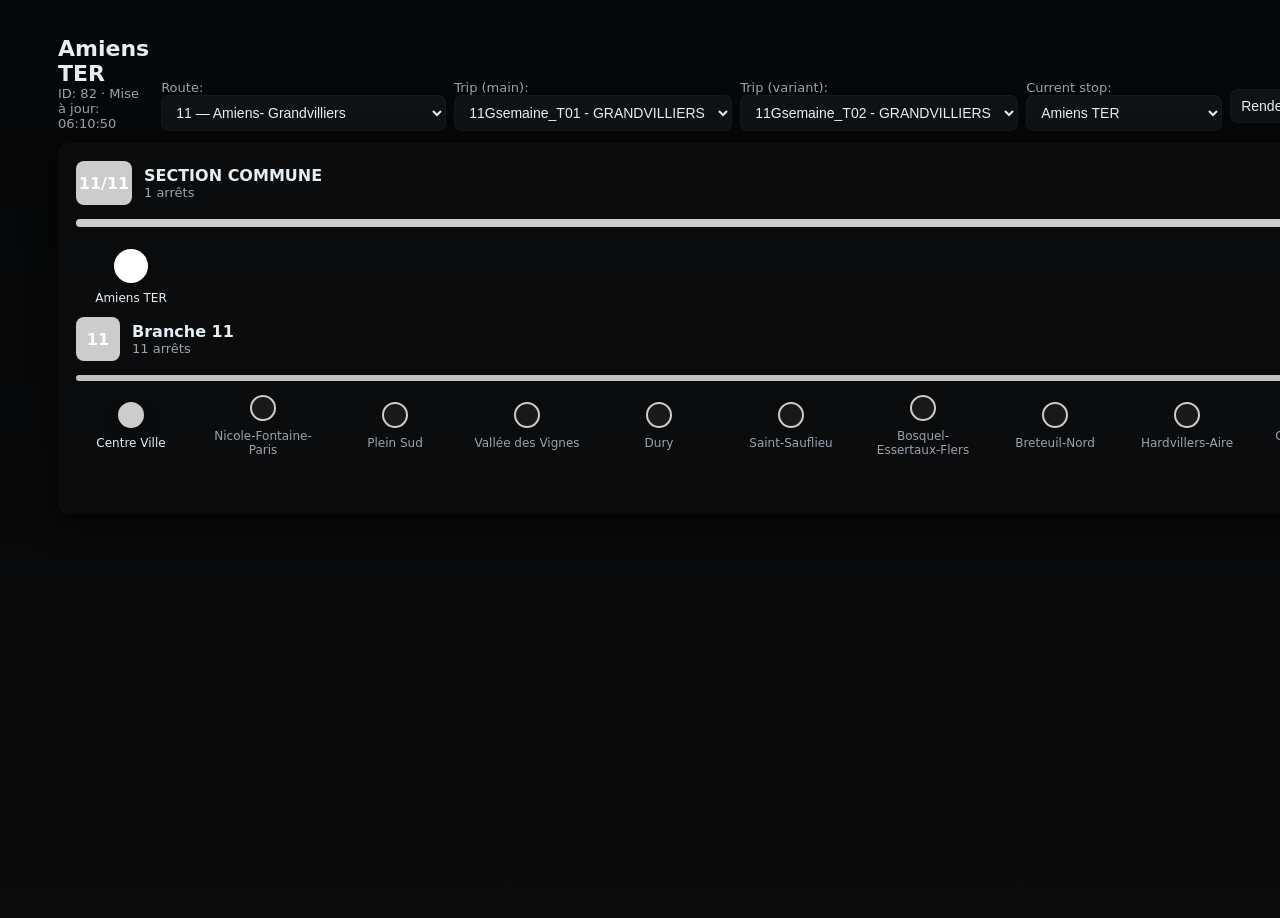
==== commit 1b65ca0f: "Update index.html" ====
--- a/index.html
+++ b/index.html
@@ -1,175 +1,296 @@
-<!DOCTYPE html>
-<html lang="en">
+<!doctype html>
+<html lang="fr">
 <head>
-<meta charset="UTF-8" />
-<meta name="viewport" content="width=device-width, initial-scale=1.0" />
-<title>RER Unified Line Viewer</title>
+<meta charset="utf-8" />
+<meta name="viewport" content="width=device-width,initial-scale=1" />
+<title>RER Unified Line — Full</title>
 <style>
-body {
-  font-family: Arial, sans-serif;
-  margin: 0;
-  background: #f4f4f4;
+:root{
+  --bg:#0b0b0c;
+  --panel:#0f1113;
+  --muted:#9aa3ad;
+  --card:#111416;
+  --glass: rgba(255,255,255,0.03);
+  --text:#e6eef3;
+  --small:12px;
+  --radius:10px;
 }
-#controls {
-  padding: 12px;
-  background: white;
-  border-bottom: 1px solid #ccc;
-  display: flex;
-  gap: 10px;
-}
-#line-container {
-  padding: 20px;
-}
-.station-row {
-  display: flex;
-  align-items: center;
-}
-.station-name {
-  margin-left: 10px;
-}
-.main-line {
-  width: 4px;
-  background: #c0002a;
-  margin: 0 20px;
-}
-.branch-container {
-  display: flex;
-  margin-left: 40px;
-  gap: 30px;
-}
-.branch-line {
-  width: 3px;
-  background: #888;
-}
-.node {
-  width: 14px;
-  height: 14px;
-  background: white;
-  border: 4px solid #c0002a;
-  border-radius: 50%;
-  flex-shrink: 0;
-}
-.branch-node {
-  border-color: #888;
-}
-.highlight {
-  border-color: #00a1ff !important;
-}
+html,body{height:100%;margin:0;background: linear-gradient(180deg,#050607 0%, #0b0b0c 100%);color:var(--text);font-family:system-ui,-apple-system,"Segoe UI",Roboto,Arial}
+.app{max-width:1200px;margin:18px auto;padding:18px;box-sizing:border-box}
+.header{display:flex;justify-content:space-between;align-items:end;gap:12px;margin-bottom:12px}
+.station-info #station-name{font-size:22px;font-weight:700}
+.meta{color:var(--muted);font-size:13px}
+.controls{display:flex;gap:8px;align-items:center}
+select,button{background:var(--panel);color:var(--text);border:1px solid rgba(255,255,255,0.03);padding:8px 10px;border-radius:8px;font-size:14px}
+.container{display:grid;grid-template-columns:1fr 420px;gap:18px}
+.panel{background:linear-gradient(180deg, rgba(255,255,255,0.02), rgba(255,255,255,0.01));border-radius:var(--radius);padding:18px;box-shadow:0 8px 30px rgba(0,0,0,0.6);min-height:260px}
+.line-wrap{display:flex;flex-direction:column;gap:12px}
+.track-row{position:relative;padding:8px 0}
+.track{height:8px;border-radius:999px;background:rgba(255,255,255,0.03);position:relative}
+.track .seg{position:absolute;left:0;top:0;height:100%;border-radius:999px}
+.stops-row{display:flex;gap:22px;align-items:center;padding-top:14px;overflow:auto}
+.stop{display:flex;flex-direction:column;align-items:center;min-width:110px;text-align:center}
+.stop-marker{width:22px;height:22px;border-radius:50%;background:rgba(255,255,255,0.06);border:2px solid rgba(255,255,255,0.06);display:flex;align-items:center;justify-content:center;margin-bottom:8px}
+.stop-name{font-size:12px;color:var(--muted);max-height:36px;overflow:hidden}
+.stop-name.big{color:var(--text)}
+.stop-marker.current{width:28px;height:28px;background:white;border:3px solid rgba(0,0,0,0.12)}
+.stop-marker.next{box-shadow:0 6px 18px rgba(0,0,0,0.12);}
+.branch-wrap{display:flex;gap:12px}
+.branch{flex:1}
+.branch .track{height:6px}
+.panel-right{display:flex;flex-direction:column;gap:12px}
+.card{background:linear-gradient(180deg, rgba(255,255,255,0.012), rgba(255,255,255,0.01));padding:12px;border-radius:10px;border:1px solid rgba(255,255,255,0.02)}
+.big-time{font-size:28px;font-weight:700}
+.next-list{display:flex;flex-direction:column;gap:8px;margin-top:8px}
+.next-item{display:flex;align-items:center;gap:12px;padding:6px 8px;border-radius:8px}
+.pill{min-width:44px;padding:6px 10px;border-radius:999px;color:white;font-weight:700;text-align:center}
+@media (max-width:1000px){.container{grid-template-columns:1fr}.stops-row{padding-bottom:8px}}
 </style>
 </head>
 <body>
-<div id="controls">
-  <label>Main trip: <select id="tripMain"></select></label>
-  <label>Variant trip: <select id="tripVar"></select></label>
-  <label>Current stop: <select id="currentStop"></select></label>
-  <button onclick="renderUnified()">Render</button>
+<div class="app">
+  <div>
+    <div class="header">
+      <div class="station-info">
+        <div id="station-name">—</div>
+        <div class="meta">ID: <span id="stop-id">—</span> · Mise à jour: <span id="update-time">—</span></div>
+      </div>
+
+      <div class="controls">
+        <label class="meta">Route: <select id="routeSelect"></select></label>
+        <label class="meta">Trip (main): <select id="tripMain"></select></label>
+        <label class="meta">Trip (variant): <select id="tripVar"></select></label>
+        <label class="meta">Current stop: <select id="currentStop"></select></label>
+        <button id="btnRender">Render</button>
+      </div>
+    </div>
+
+    <div class="container">
+      <div class="panel">
+        <div class="line-wrap" id="line-wrap">
+          <!-- rendered sections here -->
+        </div>
+      </div>
+
+      <div class="panel panel-right">
+        <div class="card">
+          <div style="display:flex;justify-content:space-between;align-items:center;">
+            <div>
+              <div class="big-time" id="current-time">--:--</div>
+              <div class="meta">Heure locale</div>
+            </div>
+            <div style="text-align:right;">
+              <div class="meta">Station</div>
+              <div id="station-name-dup" style="font-weight:600;"></div>
+            </div>
+          </div>
+
+          <div style="margin-top:12px;">
+            <div class="meta">Prochains trains</div>
+            <div class="next-list" id="next-list"></div>
+          </div>
+        </div>
+
+        <div class="card" id="shared-card" style="display:none;">
+          <div style="font-weight:700">SECTION COMMUNE</div>
+          <div class="meta" id="shared-stops"></div>
+        </div>
+      </div>
+    </div>
+  </div>
 </div>
-<div id="line-container"></div>
+
 <script>
-let gtfsTrips = {}; // trip_id -> array of {stop_id, stop_name}
-let routeColor = "#c0002a";
-
-function setGTFS(data, color) {
-  gtfsTrips = data;
-  routeColor = color;
-  const mainSel = document.getElementById("tripMain");
-  const varSel = document.getElementById("tripVar");
-  mainSel.innerHTML = "";
-  varSel.innerHTML = "";
-  Object.keys(gtfsTrips).forEach(t => {
-    mainSel.innerHTML += `<option value="${t}">${t}</option>`;
-    varSel.innerHTML += `<option value="${t}">${t}</option>`;
-  });
-  updateCurrentStops();
+// Full implementation: loads GTFS (stops,routes,trips,stop_times), populates selects (routes -> trips), and renders a unified line from current stop forward
+class UnifiedRER {
+  constructor(){
+    this.data = { stops: new Map(), routes: new Map(), trips: new Map(), stopTimes: new Map() };
+    this.currentStopId = this.getStopIdFromURL();
+    this.init();
+  }
+
+  getStopIdFromURL(){ const p = new URLSearchParams(window.location.search); return p.get('id') || '8775860'; }
+
+  async init(){
+    this.updateCurrentTime();
+    try{
+      await this.loadGTFS();
+      this.setupUI();
+      this.updateStationInfo();
+      this.renderFromUI();
+      setInterval(()=>this.updateCurrentTime(),1000);
+      setInterval(()=>this.updateTimestamp(),1000);
+    }catch(e){ console.error(e); this.showError('Impossible de charger GTFS'); }
+  }
+
+  async loadGTFS(){
+    const files = ['stops','routes','trips','stop_times'];
+    let any=false;
+    for(const f of files){
+      try{
+        const r = await fetch(`gtfs/${f}.txt`);
+        if(r.ok){ const text = await r.text(); this.parseFile(f,text); any=true; }
+      }catch(e){ console.warn('no',f,e.message); }
+    }
+    if(!any) this.loadDemo();
+    // post-process: ensure stopTimes sorted by sequence
+    for(const [tid, arr] of this.data.stopTimes) arr.sort((a,b)=> (a.sequence||0)-(b.sequence||0));
+  }
+
+  parseFile(name,text){ if(!text) return; const rows = text.trim().split(/\r?\n/); if(rows.length<2) return; const headers = rows[0].split(',').map(h=>h.trim()); for(let i=1;i<rows.length;i++){ const line = rows[i]; if(!line) continue; const vals = line.split(',').map(v=>v.trim()); const row = {}; headers.forEach((h,idx)=> row[h]= vals[idx] ?? ''); this.processRow(name,row); } }
+
+  processRow(name,row){ switch(name){
+    case 'stops': if(row.stop_id && row.stop_name) this.data.stops.set(row.stop_id,{id:row.stop_id,name:row.stop_name}); break;
+    case 'routes': if(row.route_id) this.data.routes.set(row.route_id,{id:row.route_id,shortName:row.route_short_name||row.route_id,longName:row.route_long_name||row.route_id,color: row.route_color ? ('#'+row.route_color.replace('#','')) : null}); break;
+    case 'trips': if(row.trip_id && row.route_id) this.data.trips.set(row.trip_id,{id:row.trip_id,routeId:row.route_id,headsign: row.trip_headsign || '',directionId: row.direction_id!==undefined && row.direction_id!=='' ? parseInt(row.direction_id) : 0}); break;
+    case 'stop_times': if(row.trip_id && row.stop_id){ const t = row.trip_id; if(!this.data.stopTimes.has(t)) this.data.stopTimes.set(t,[]); this.data.stopTimes.get(t).push({tripId:t,stopId:row.stop_id,sequence: row.stop_sequence ? parseInt(row.stop_sequence):0,arrival:row.arrival_time||'',departure:row.departure_time||''}); } break;
+  } }
+
+  loadDemo(){
+    const stops = [ {id:'8775860',name:'GARE DE LYON RER'},{id:'8775861',name:'CHATELET - LES HALLES'},{id:'8775862',name:'AUBER'},{id:'8775863',name:'CHARLES DE GAULLE - ÉTOILE'},{id:'8775864',name:'LA DÉFENSE'},{id:'8775865',name:'NANTERRE PRÉFECTURE'},{id:'8775866',name:'NANTERRE UNIVERSITÉ'},{id:'8775867',name:'NANTERRE VILLE'},{id:'8775868',name:'SARTROUVILLE'},{id:'8775869',name:'MAISONS-LAFFITTE'},{id:'8775870',name:'LE VÉSINET - LE PECQ'} ];
+    stops.forEach(s=>this.data.stops.set(s.id,s));
+    this.data.routes.set('RERA',{id:'RERA',shortName:'A',longName:'RER A',color:'#FF0000'});
+    this.data.trips.set('A-main',{id:'A-main',routeId:'RERA',headsign:'SAINT-GERMAIN',directionId:0});
+    this.data.trips.set('A-alt',{id:'A-alt',routeId:'RERA',headsign:'MARNE-LA-VALLEE',directionId:1});
+    this.data.stopTimes.set('A-main',[{tripId:'A-main',stopId:'8775860',sequence:1},{tripId:'A-main',stopId:'8775861',sequence:2},{tripId:'A-main',stopId:'8775862',sequence:3},{tripId:'A-main',stopId:'8775863',sequence:4},{tripId:'A-main',stopId:'8775864',sequence:5},{tripId:'A-main',stopId:'8775865',sequence:6},{tripId:'A-main',stopId:'8775866',sequence:7}]);
+    this.data.stopTimes.set('A-alt',[{tripId:'A-alt',stopId:'8775860',sequence:1},{tripId:'A-alt',stopId:'8775861',sequence:2},{tripId:'A-alt',stopId:'8775862',sequence:3},{tripId:'A-alt',stopId:'8775869',sequence:4},{tripId:'A-alt',stopId:'8775870',sequence:5},{tripId:'A-alt',stopId:'8775866',sequence:6}]);
+  }
+
+  setupUI(){
+    // populate routes select
+    const routeSel = document.getElementById('routeSelect'); routeSel.innerHTML='';
+    Array.from(this.data.routes.values()).sort((a,b)=> (a.shortName||a.id).localeCompare(b.shortName||b.id)).forEach(r=>{ const opt=document.createElement('option'); opt.value=r.id; opt.textContent=`${r.shortName} — ${r.longName}`; routeSel.appendChild(opt); });
+    // events
+    routeSel.addEventListener('change', ()=> this.onRouteChange());
+    document.getElementById('tripMain').addEventListener('change', ()=> this.onTripChange());
+    document.getElementById('tripVar').addEventListener('change', ()=> this.onTripChange());
+    document.getElementById('btnRender').addEventListener('click', ()=> this.renderFromUI());
+    // select first route by default
+    if(routeSel.options.length) routeSel.selectedIndex = 0; this.onRouteChange();
+  }
+
+  onRouteChange(){
+    const rId = document.getElementById('routeSelect').value;
+    // populate trips for route
+    const tripsMain = document.getElementById('tripMain'); const tripsVar = document.getElementById('tripVar'); tripsMain.innerHTML=''; tripsVar.innerHTML='';
+    for(const [tid, t] of this.data.trips){ if(t.routeId === rId){ const o1=document.createElement('option'); o1.value=tid; o1.textContent=tid+' '+(t.headsign?'- '+t.headsign:''); tripsMain.appendChild(o1); const o2=o1.cloneNode(true); tripsVar.appendChild(o2); }}
+    // pick first two if available
+    if(tripsMain.options.length>0) tripsMain.selectedIndex = 0;
+    if(tripsVar.options.length>1) tripsVar.selectedIndex = 1; else if(tripsVar.options.length>0) tripsVar.selectedIndex = 0;
+    this.onTripChange();
+  }
+
+  onTripChange(){
+    // build currentStop select from main trip
+    const mainId = document.getElementById('tripMain').value; const curSel = document.getElementById('currentStop'); curSel.innerHTML='';
+    const arr = this.data.stopTimes.get(mainId) || [];
+    arr.forEach(st=>{ const opt=document.createElement('option'); opt.value=st.stopId; opt.textContent=(this.data.stops.get(st.stopId)?.name || st.stopId); curSel.appendChild(opt); });
+    // if currentStop from URL is present, select it
+    if(this.currentStopId){ const opt = Array.from(curSel.options).find(o=> o.value === this.currentStopId); if(opt) curSel.value = this.currentStopId; }
+  }
+
+  updateStationInfo(){ const s = this.data.stops.get(this.currentStopId); const name = s? s.name : `ARRÊT ${this.currentStopId}`; document.getElementById('station-name').textContent = name; document.getElementById('station-name-dup').textContent = name; document.getElementById('stop-id').textContent = this.currentStopId; }
+  updateCurrentTime(){ const now=new Date(); document.getElementById('current-time').textContent = now.toLocaleTimeString('fr-FR',{hour:'2-digit',minute:'2-digit'}); }
+  updateTimestamp(){ const now=new Date(); document.getElementById('update-time').textContent = now.toLocaleTimeString('fr-FR',{hour:'2-digit',minute:'2-digit',second:'2-digit'}); }
+
+  // helpers to map trip -> ordered stop list with stop objects
+  getStopsForTrip(tripId){ const seq = (this.data.stopTimes.get(tripId) || []).slice().sort((a,b)=>a.sequence-b.sequence); return seq.map(s=> ({ id: s.stopId, name: this.data.stops.get(s.stopId)?.name || s.stopId })); }
+
+  // stops from current (inclusive) onward
+  getFromCurrent(tripId, currentStopId){ const all = this.getStopsForTrip(tripId); const idx = all.findIndex(s=> s.id === currentStopId); if(idx === -1) return []; return all.slice(idx); }
+
+  // longest common prefix for arrays of stop ids
+  commonPrefix(a,b){ const out=[]; const n=Math.min(a.length,b.length); for(let i=0;i<n;i++){ if(a[i].id===b[i].id) out.push(a[i]); else break; } return out; }
+
+  // render logic: unified line with shared prefix and two branches after split, but everything shown from current stop
+  renderFromUI(){
+    const mainId = document.getElementById('tripMain').value; const varId = document.getElementById('tripVar').value; const current = document.getElementById('currentStop').value;
+    this.currentStopId = current || this.currentStopId;
+    this.updateStationInfo();
+
+    const lineWrap = document.getElementById('line-wrap'); lineWrap.innerHTML='';
+    if(!mainId){ lineWrap.innerHTML='<div class="meta">Choisissez un trip principal</div>'; return; }
+    const mainStopsAll = this.getStopsForTrip(mainId);
+    const varStopsAll = varId ? this.getStopsForTrip(varId) : [];
+    const mainFrom = this.getFromCurrent(mainId,this.currentStopId);
+    const varFrom = varId ? this.getFromCurrent(varId,this.currentStopId) : [];
+    if(mainFrom.length===0 && varFrom.length===0){ lineWrap.innerHTML='<div class="meta">Aucune station trouvée depuis l\'arrêt courant</div>'; return; }
+
+    // If there's only one trip or variant absent: render single track from current
+    const route = this.data.routes.get(this.data.trips.get(mainId).routeId) || {color:'#888',shortName:'?'};
+
+    if(!varId || varId===mainId){ // single
+      lineWrap.appendChild(this.buildSectionSingle(route, mainFrom));
+    } else {
+      // compute common prefix between two arrays (from current)
+      const common = this.commonPrefix(mainFrom, varFrom);
+      const commonLen = common.length;
+      if(commonLen>0){
+        // render shared section
+        lineWrap.appendChild(this.buildSectionShared(common, route.color, this.data.routes.get(this.data.trips.get(varId).routeId)?.color || route.color, this.data.routes.get(mainId) || route, this.data.routes.get(varId) || route));
+        // tails after shared
+        const tailMain = mainFrom.slice(commonLen);
+        const tailVar = varFrom.slice(commonLen);
+        // if both tails are empty (identical), nothing more
+        if(tailMain.length===0 && tailVar.length===0) return;
+        // render a combined row with two branches visually connected to the shared
+        lineWrap.appendChild(this.buildBranches(route, this.data.routes.get(this.data.trips.get(varId).routeId) || route, common[common.length-1], tailMain, tailVar));
+      } else {
+        // no shared prefix starting from current: render two parallel tracks
+        lineWrap.appendChild(this.buildSectionSingle(this.data.routes.get(this.data.trips.get(mainId).routeId) || route, mainFrom));
+        lineWrap.appendChild(this.buildSectionSingle(this.data.routes.get(this.data.trips.get(varId).routeId) || route, varFrom));
+      }
+    }
+
+    // fill right panel next-list
+    this.fillNextPanel(mainFrom,varFrom,mainId,varId);
+
+    // shared station text
+    if(varId){ const shared = this.commonPrefix(mainFrom,varFrom); if(shared.length){ document.getElementById('shared-card').style.display='block'; document.getElementById('shared-stops').textContent = shared.map(s=>s.name).join(' • '); } else document.getElementById('shared-card').style.display='none'; }
+  }
+
+  buildSectionSingle(route, stops){
+    const wrapper = document.createElement('div');
+    // header
+    const header=document.createElement('div'); header.style.display='flex'; header.style.justifyContent='space-between'; header.style.marginBottom='6px'; header.innerHTML = `<div style="display:flex;gap:12px;align-items:center"><div style="width:44px;height:44px;border-radius:8px;background:${route.color||'#666'};display:flex;align-items:center;justify-content:center;font-weight:700;color:#fff">${route.shortName||''}</div><div><div style='font-weight:700'>${route.longName||route.id||''}</div><div class='meta'>${stops.length} arrêts</div></div></div>`;
+    wrapper.appendChild(header);
+    // track
+    const trackRow = document.createElement('div'); trackRow.className='track-row'; const track = document.createElement('div'); track.className='track'; const seg=document.createElement('div'); seg.className='seg'; seg.style.width='100%'; seg.style.background = route.color || '#666'; track.appendChild(seg); trackRow.appendChild(track); wrapper.appendChild(trackRow);
+    // stops
+    const stopsRow = document.createElement('div'); stopsRow.className='stops-row'; stops.forEach((s,idx)=>{ const el=document.createElement('div'); el.className='stop'; const mark=document.createElement('div'); mark.className='stop-marker'; if(idx===0) mark.classList.add('current'); else if(idx===1) mark.classList.add('next'); mark.style.borderColor = route.color || '#666'; mark.style.background = idx<=1 ? route.color || '#666' : 'rgba(255,255,255,0.06)'; const name=document.createElement('div'); name.className='stop-name'; if(idx<=1) name.classList.add('big'); name.textContent = s.name; el.appendChild(mark); el.appendChild(name); stopsRow.appendChild(el); }); wrapper.appendChild(stopsRow); return wrapper;
+  }
+
+  buildSectionShared(sharedStops, colorA, colorB, routeA, routeB){
+    const wrapper=document.createElement('div'); const header=document.createElement('div'); header.style.display='flex'; header.style.justifyContent='space-between'; header.style.marginBottom='6px'; header.innerHTML = `<div style='display:flex;gap:12px;align-items:center'><div style="width:56px;height:44px;border-radius:8px;background:linear-gradient(90deg, ${colorA||'#666'} 0%, ${colorB||'#444'} 100%);display:flex;align-items:center;justify-content:center;font-weight:700;color:#fff">${(routeA.shortName||'')}/${(routeB.shortName||'')}</div><div><div style='font-weight:700'>SECTION COMMUNE</div><div class='meta'>${sharedStops.length} arrêts</div></div></div>`; wrapper.appendChild(header);
+    const trackRow=document.createElement('div'); trackRow.className='track-row'; const track=document.createElement('div'); track.className='track'; const seg=document.createElement('div'); seg.className='seg'; seg.style.width='100%'; seg.style.background = `linear-gradient(90deg, ${colorA||'#666'} 0%, ${colorB||'#444'} 100%)`; track.appendChild(seg); trackRow.appendChild(track); wrapper.appendChild(trackRow);
+    const stopsRow=document.createElement('div'); stopsRow.className='stops-row'; sharedStops.forEach((s,idx)=>{ const el=document.createElement('div'); el.className='stop'; const mark=document.createElement('div'); mark.className='stop-marker'; if(idx===0) mark.classList.add('current'); else if(idx===1) mark.classList.add('next'); mark.style.borderColor = '#fff'; mark.style.background = idx<=1 ? 'white' : 'rgba(255,255,255,0.06)'; const name=document.createElement('div'); name.className='stop-name'; if(idx<=1) name.classList.add('big'); name.textContent = s.name; el.appendChild(mark); el.appendChild(name); stopsRow.appendChild(el); }); wrapper.appendChild(stopsRow); return wrapper;
+  }
+
+  // render branches visually 'connected' to shared last stop
+  buildBranches(routeMain, routeVar, sharedLastStop, tailMain, tailVar){
+    const wrapper=document.createElement('div'); wrapper.style.display='flex'; wrapper.style.flexDirection='column'; wrapper.style.gap='8px';
+    const header=document.createElement('div'); header.style.display='flex'; header.style.justifyContent='space-between'; header.style.marginBottom='6px'; header.innerHTML = `<div style='display:flex;gap:12px;align-items:center'><div style="width:44px;height:44px;border-radius:8px;background:${routeMain.color||'#666'};display:flex;align-items:center;justify-content:center;font-weight:700;color:#fff">${routeMain.shortName||''}</div><div><div style='font-weight:700'>Branche ${routeMain.shortName||''}</div><div class='meta'>${tailMain.length} arrêts</div></div></div><div style='display:flex;gap:8px;align-items:center'><div class='meta'>Branche ${routeVar.shortName||''}</div></div>`; wrapper.appendChild(header);
+    const container=document.createElement('div'); container.className='branch-wrap';
+    // branch A
+    const branchA=document.createElement('div'); branchA.className='branch'; const trackA=document.createElement('div'); trackA.className='track'; const segA=document.createElement('div'); segA.className='seg'; segA.style.width='100%'; segA.style.background = routeMain.color || '#666'; segA.style.opacity = 0.95; trackA.appendChild(segA); branchA.appendChild(trackA);
+    const stopsRowA=document.createElement('div'); stopsRowA.className='stops-row'; tailMain.forEach((s,idx)=>{ const el=document.createElement('div'); el.className='stop'; const mark=document.createElement('div'); mark.className='stop-marker'; if(idx===0) mark.classList.add('next'); mark.style.borderColor = routeMain.color || '#666'; mark.style.background = idx<=0 ? routeMain.color || '#666' : 'rgba(255,255,255,0.06)'; const name=document.createElement('div'); name.className='stop-name'; if(idx===0) name.classList.add('big'); name.textContent=s.name; el.appendChild(mark); el.appendChild(name); stopsRowA.appendChild(el); }); branchA.appendChild(stopsRowA);
+    // branch B
+    const branchB=document.createElement('div'); branchB.className='branch'; const trackB=document.createElement('div'); trackB.className='track'; const segB=document.createElement('div'); segB.className='seg'; segB.style.width='100%'; segB.style.background = routeVar.color || '#444'; segB.style.opacity = 0.95; trackB.appendChild(segB); branchB.appendChild(trackB);
+    const stopsRowB=document.createElement('div'); stopsRowB.className='stops-row'; tailVar.forEach((s,idx)=>{ const el=document.createElement('div'); el.className='stop'; const mark=document.createElement('div'); mark.className='stop-marker'; if(idx===0) mark.classList.add('next'); mark.style.borderColor = routeVar.color || '#444'; mark.style.background = idx<=0 ? routeVar.color || '#444' : 'rgba(255,255,255,0.06)'; const name=document.createElement('div'); name.className='stop-name'; if(idx===0) name.classList.add('big'); name.textContent=s.name; el.appendChild(mark); el.appendChild(name); stopsRowB.appendChild(el); }); branchB.appendChild(stopsRowB);
+    container.appendChild(branchA); container.appendChild(branchB); wrapper.appendChild(container); return wrapper;
+  }
+
+  fillNextPanel(mainFrom, varFrom, mainId, varId){ const list=document.getElementById('next-list'); list.innerHTML=''; const items=[]; if(mainFrom && mainFrom.length>1){ items.push({route:this.data.routes.get(this.data.trips.get(mainId).routeId), stop:mainFrom[1], note:'Prochain arrêt'}); }
+    if(varFrom && varFrom.length>1){ items.push({route:this.data.routes.get(this.data.trips.get(varId).routeId), stop:varFrom[1], note:'Prochain (var)' }); }
+    // add termini
+    if(mainFrom && mainFrom.length) items.push({route:this.data.routes.get(this.data.trips.get(mainId).routeId), stop: mainFrom[mainFrom.length-1], note:'Terminus'});
+    items.slice(0,6).forEach(it=>{ const node=document.createElement('div'); node.className='next-item'; const pill=document.createElement('div'); pill.className='pill'; pill.textContent=it.route?.shortName||''; pill.style.background = it.route?.color || '#666'; const meta=document.createElement('div'); meta.style.flex='1'; meta.innerHTML = `<div style='font-weight:600'>${it.stop?.name||''}</div><div class='meta'>${it.note}</div>`; node.appendChild(pill); node.appendChild(meta); list.appendChild(node); }); }
+
+  showError(msg){ document.getElementById('line-wrap').innerHTML = `<div class='meta'>${msg}</div>`; }
 }
 
-function updateCurrentStops() {
-  const t = document.getElementById("tripMain").value;
-  const s = document.getElementById("currentStop");
-  s.innerHTML = "";
-  if (!gtfsTrips[t]) return;
-  gtfsTrips[t].forEach(st => {
-    s.innerHTML += `<option value="${st.stop_id}">${st.stop_name}</option>`;
-  });
-}
-
-document.getElementById("tripMain").addEventListener("change", updateCurrentStops);
-
-document.getElementById("tripVar").addEventListener("change", () => {});
-
-function renderUnified() {
-  const mainId = document.getElementById("tripMain").value;
-  const varId = document.getElementById("tripVar").value;
-  const currentStop = document.getElementById("currentStop").value;
-  if (!mainId || !varId) return;
-
-  const main = gtfsTrips[mainId];
-  const vari = gtfsTrips[varId];
-
-  const mainIds = main.map(s => s.stop_id);
-  const varIds = vari.map(s => s.stop_id);
-
-  const common = mainIds.filter(id => varIds.includes(id));
-  const divergeIndex = mainIds.findIndex(id => !varIds.includes(id));
-  const convergeId = common[common.length - 1];
-
-  const startIndex = mainIds.indexOf(currentStop);
-  let container = document.getElementById("line-container");
-  container.innerHTML = "";
-
-  let i = startIndex;
-  while (i < main.length) {
-    const stop = main[i];
-    if (stop.stop_id === divergeIndex) break;
-    container.appendChild(buildMainNode(stop));
-    i++;
-  }
-
-  const branchBox = document.createElement("div");
-  branchBox.className = "branch-container";
-  branchBox.appendChild(buildBranch(main, mainIds, divergeIndex));
-  branchBox.appendChild(buildBranch(vari, varIds, divergeIndex));
-  container.appendChild(branchBox);
-
-  container.appendChild(buildMainNode(getStop(main, convergeId)));
-}
-
-function getStop(arr, id) {
-  return arr.find(s => s.stop_id === id);
-}
-
-function buildMainNode(stop) {
-  let row = document.createElement("div");
-  row.className = "station-row";
-  let n = document.createElement("div");
-  n.className = "node";
-  n.style.borderColor = routeColor;
-  let name = document.createElement("div");
-  name.className = "station-name";
-  name.textContent = stop.stop_name;
-  row.appendChild(n);
-  row.appendChild(name);
-  return row;
-}
-
-function buildBranch(list, ids, divergeIndex) {
-  const box = document.createElement("div");
-  ids.forEach(id => {
-    let row = document.createElement("div");
-    row.className = "station-row";
-    let n = document.createElement("div");
-    n.className = "node branch-node";
-    let name = document.createElement("div");
-    name.className = "station-name";
-    let st = getStop(list, id);
-    if (!st) return;
-    name.textContent = st.stop_name;
-    row.appendChild(n);
-    row.appendChild(name);
-    box.appendChild(row);
-  });
-  return box;
-}
+// start
+window.addEventListener('DOMContentLoaded', ()=>{ window.unified = new UnifiedRER(); document.getElementById('btnRender').addEventListener('click', ()=> unified.renderFromUI()); });
 </script>
 </body>
 </html>
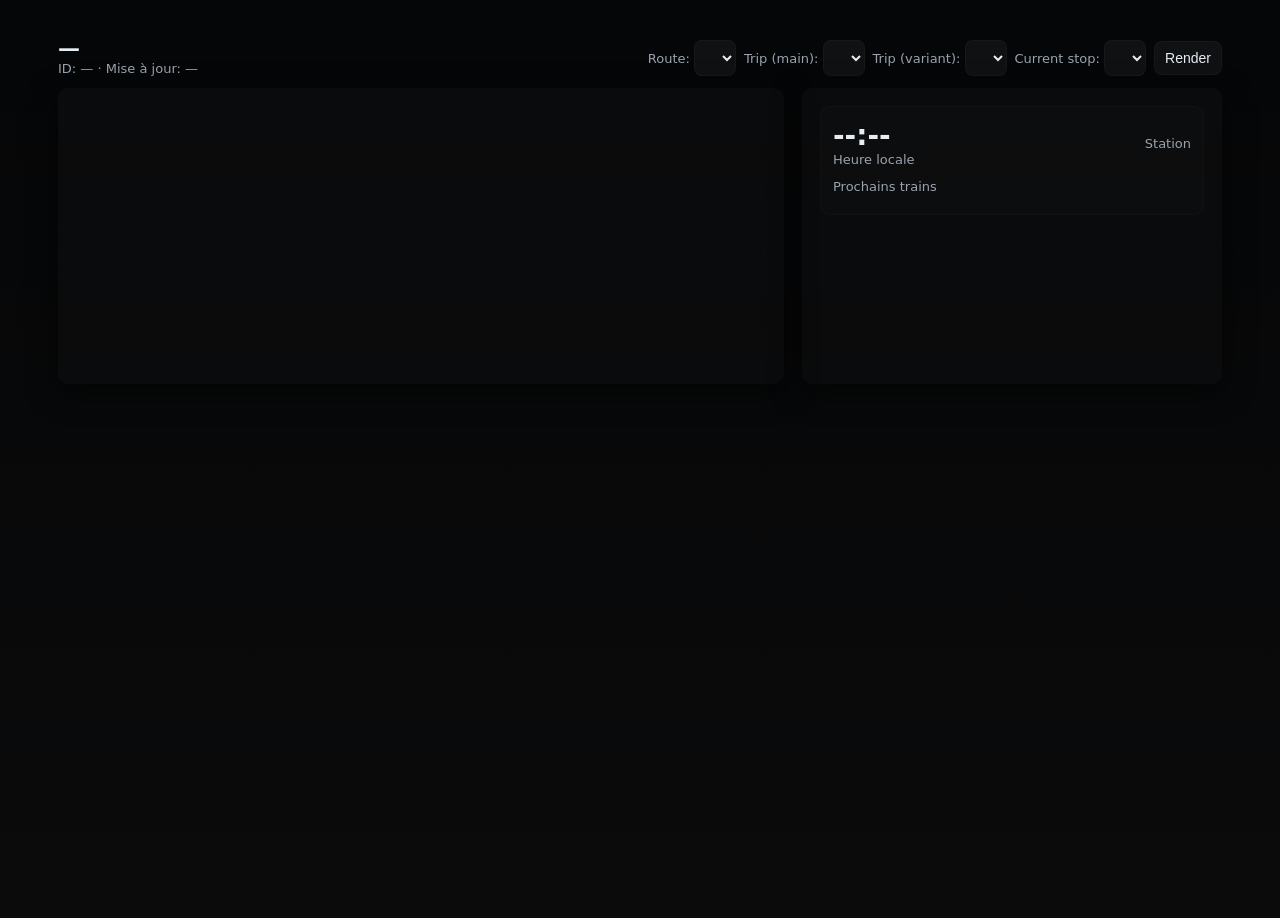
==== commit 5c272d31: "Update index.html" ====
--- a/index.html
+++ b/index.html
@@ -137,7 +137,9 @@
     for(const [tid, arr] of this.data.stopTimes) arr.sort((a,b)=> (a.sequence||0)-(b.sequence||0));
   }
 
-  parseFile(name,text){ if(!text) return; const rows = text.trim().split(/\r?\n/); if(rows.length<2) return; const headers = rows[0].split(',').map(h=>h.trim()); for(let i=1;i<rows.length;i++){ const line = rows[i]; if(!line) continue; const vals = line.split(',').map(v=>v.trim()); const row = {}; headers.forEach((h,idx)=> row[h]= vals[idx] ?? ''); this.processRow(name,row); } }
+  parseFile(name,text){ if(!text) return; const rows = text.trim().split(/
+?
+/); if(rows.length<2) return; const headers = rows[0].split(',').map(h=>h.trim()); for(let i=1;i<rows.length;i++){ const line = rows[i]; if(!line) continue; const vals = line.split(',').map(v=>v.trim()); const row = {}; headers.forEach((h,idx)=> row[h]= vals[idx] ?? ''); this.processRow(name,row); } }
 
   processRow(name,row){ switch(name){
     case 'stops': if(row.stop_id && row.stop_name) this.data.stops.set(row.stop_id,{id:row.stop_id,name:row.stop_name}); break;
